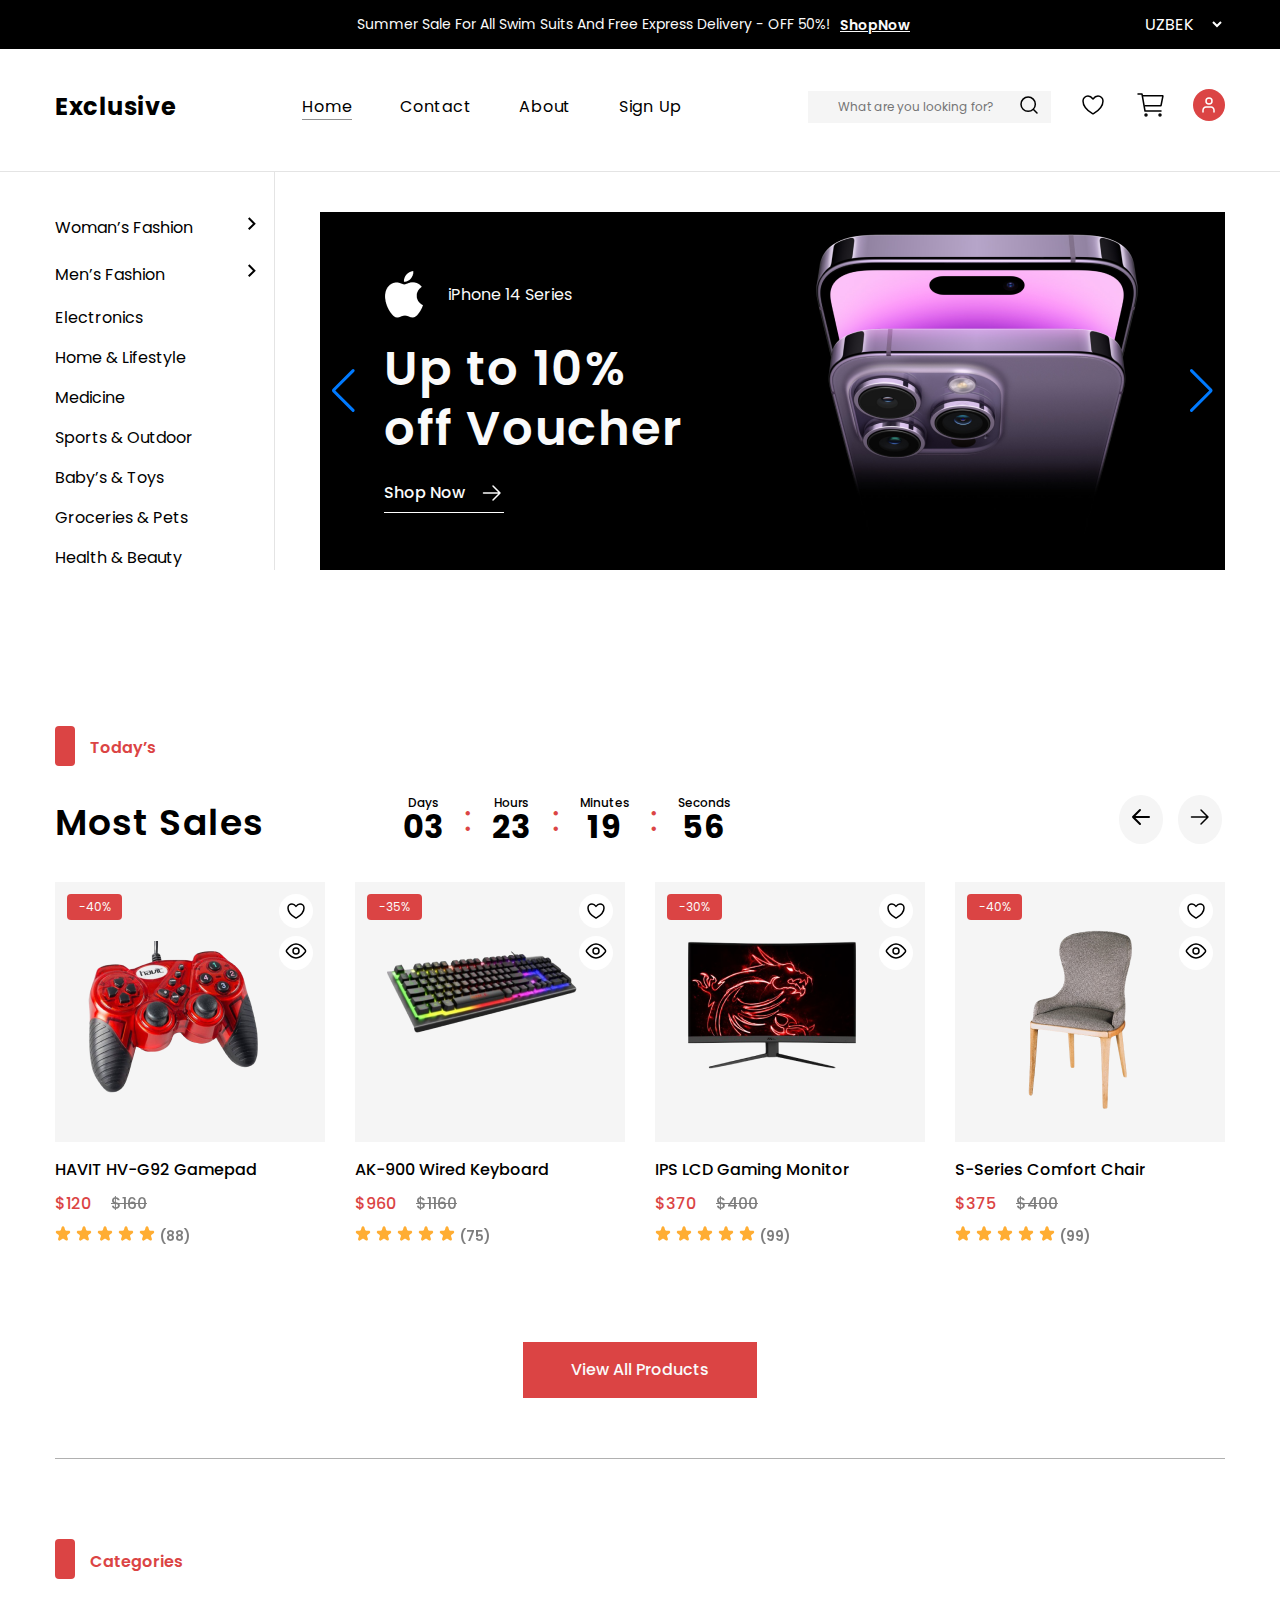
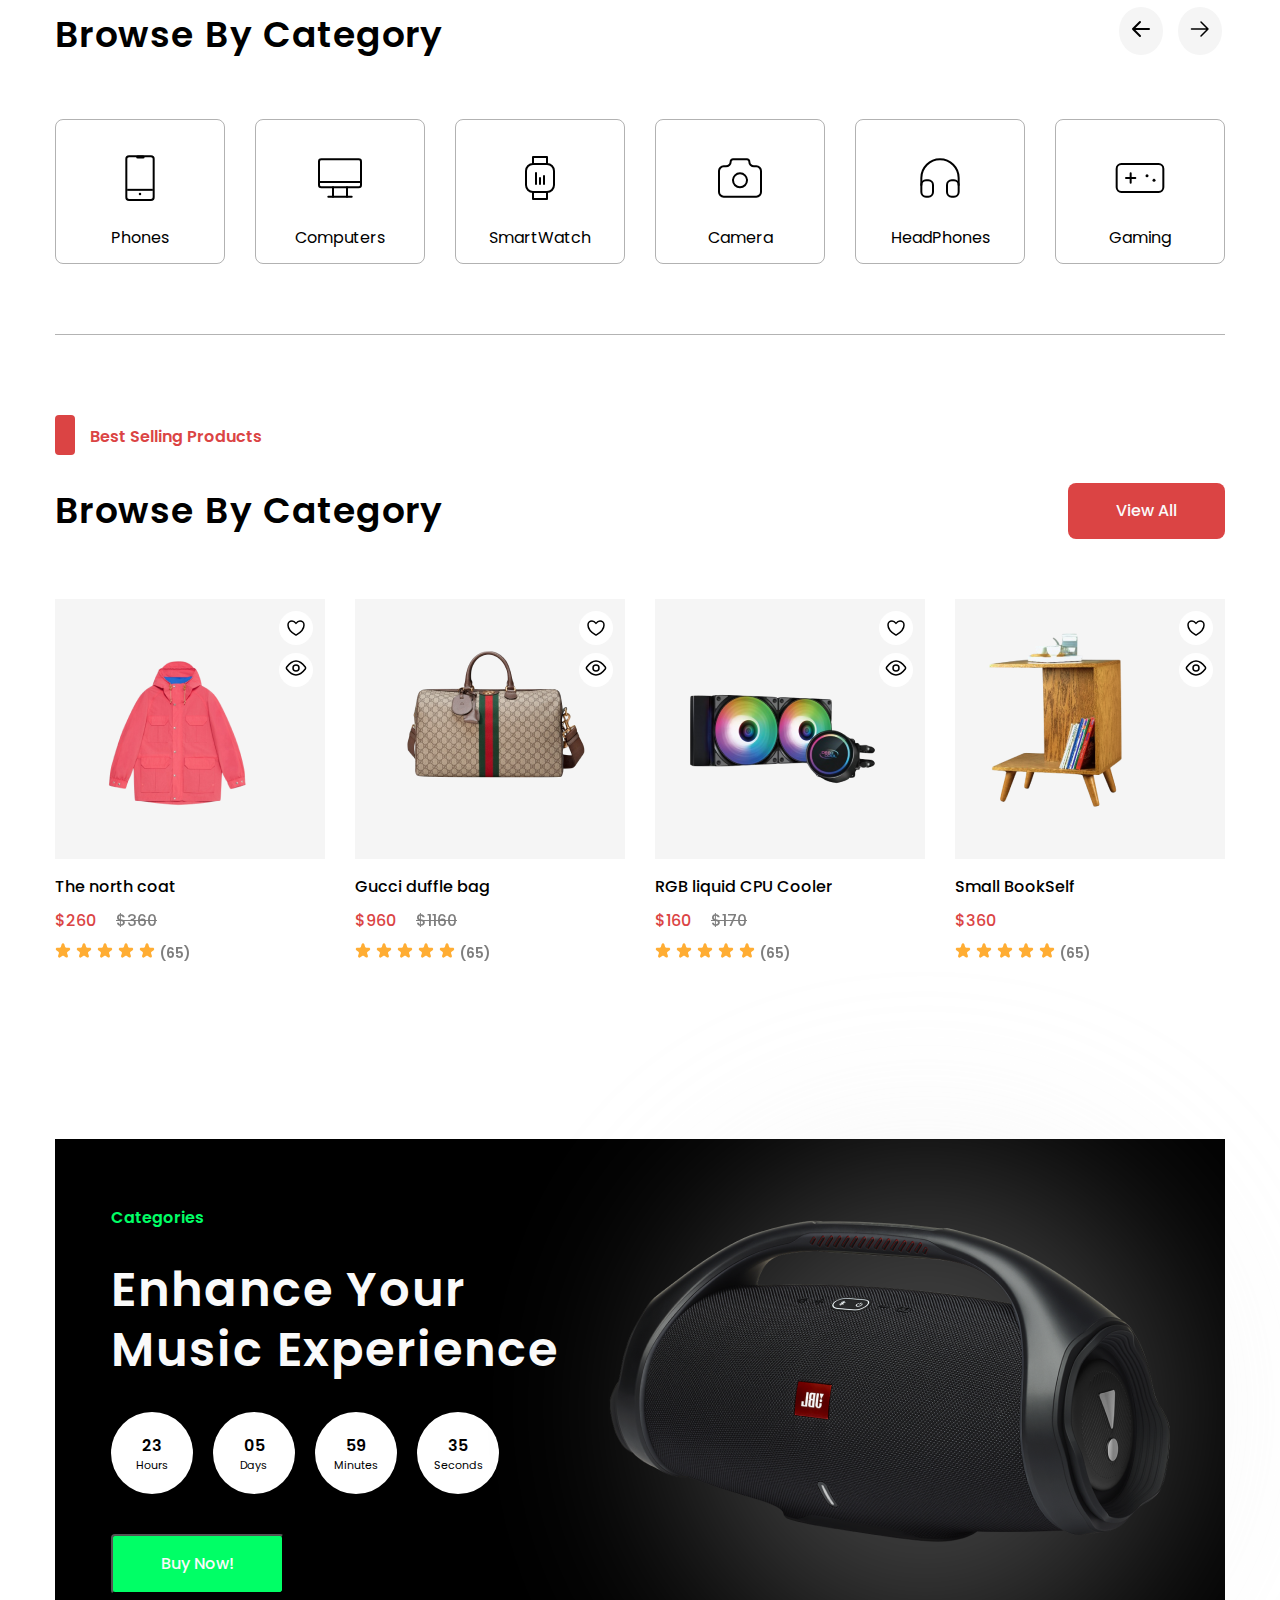
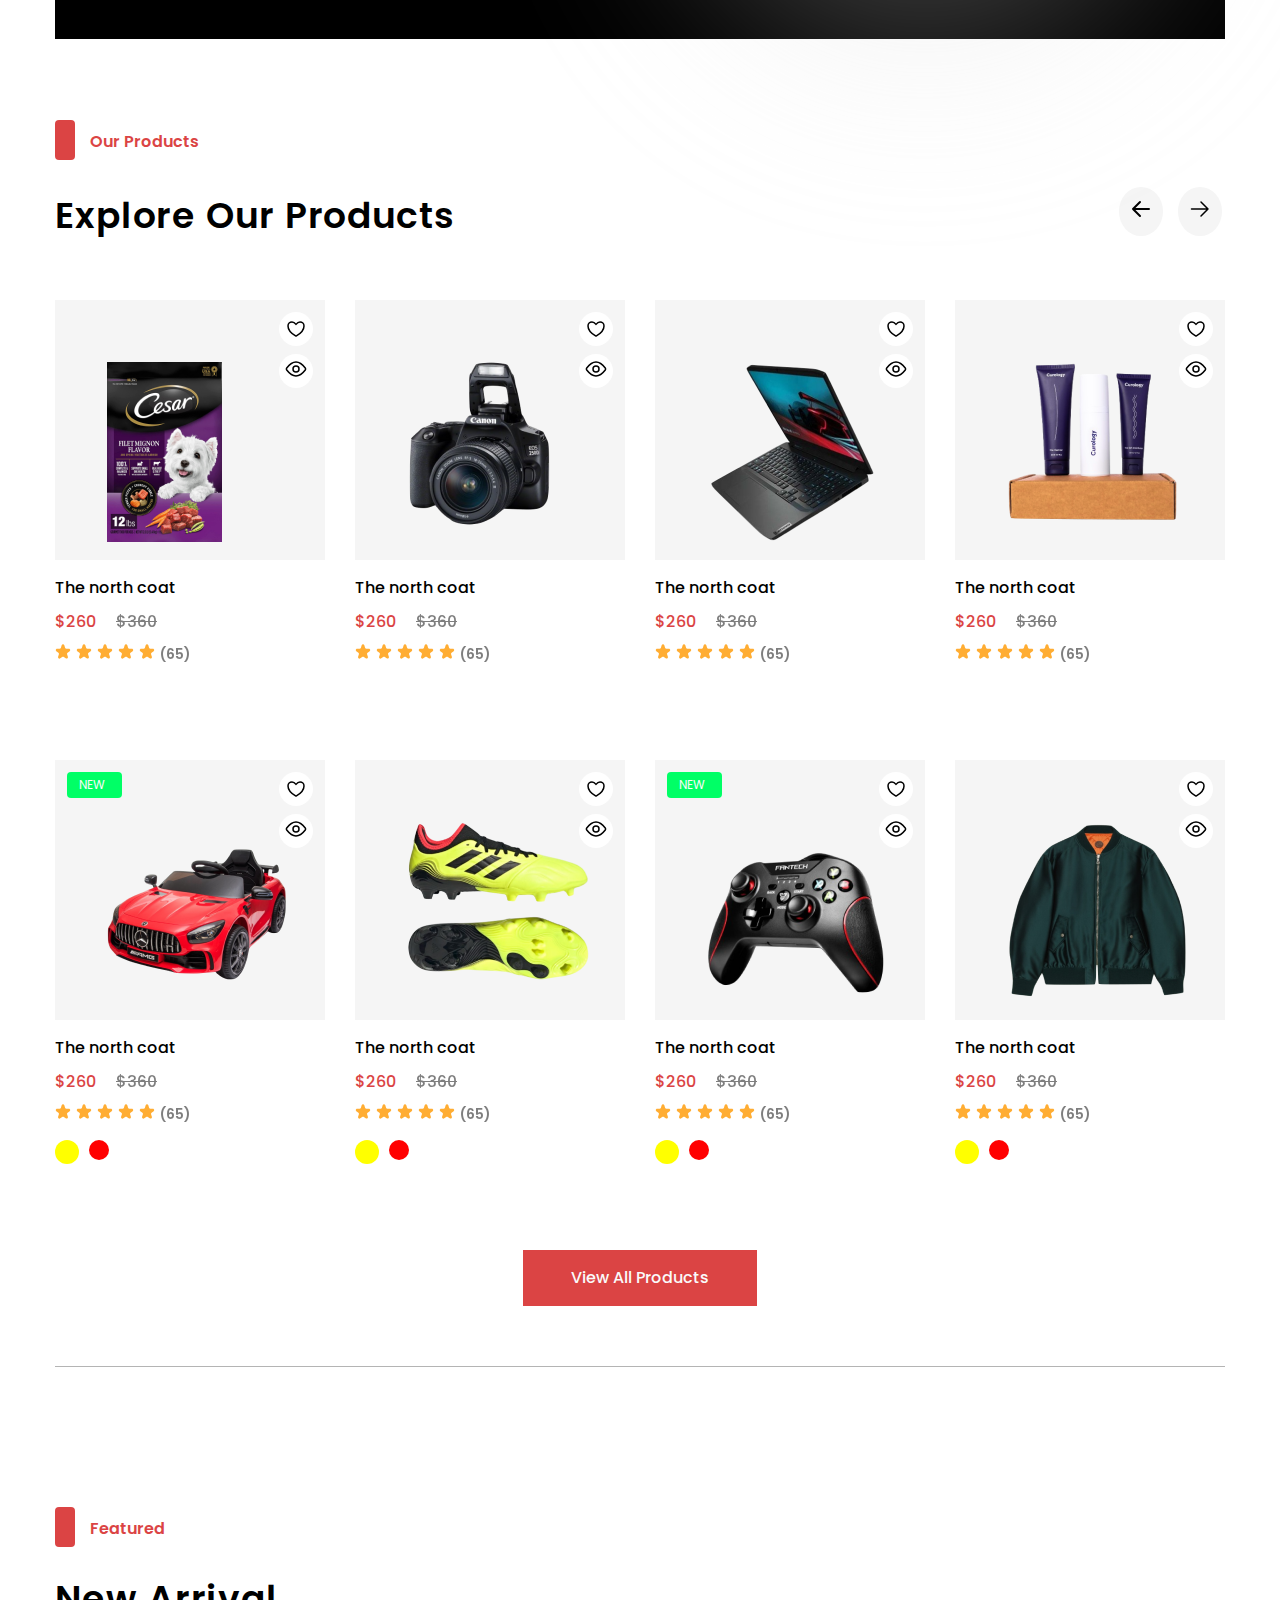
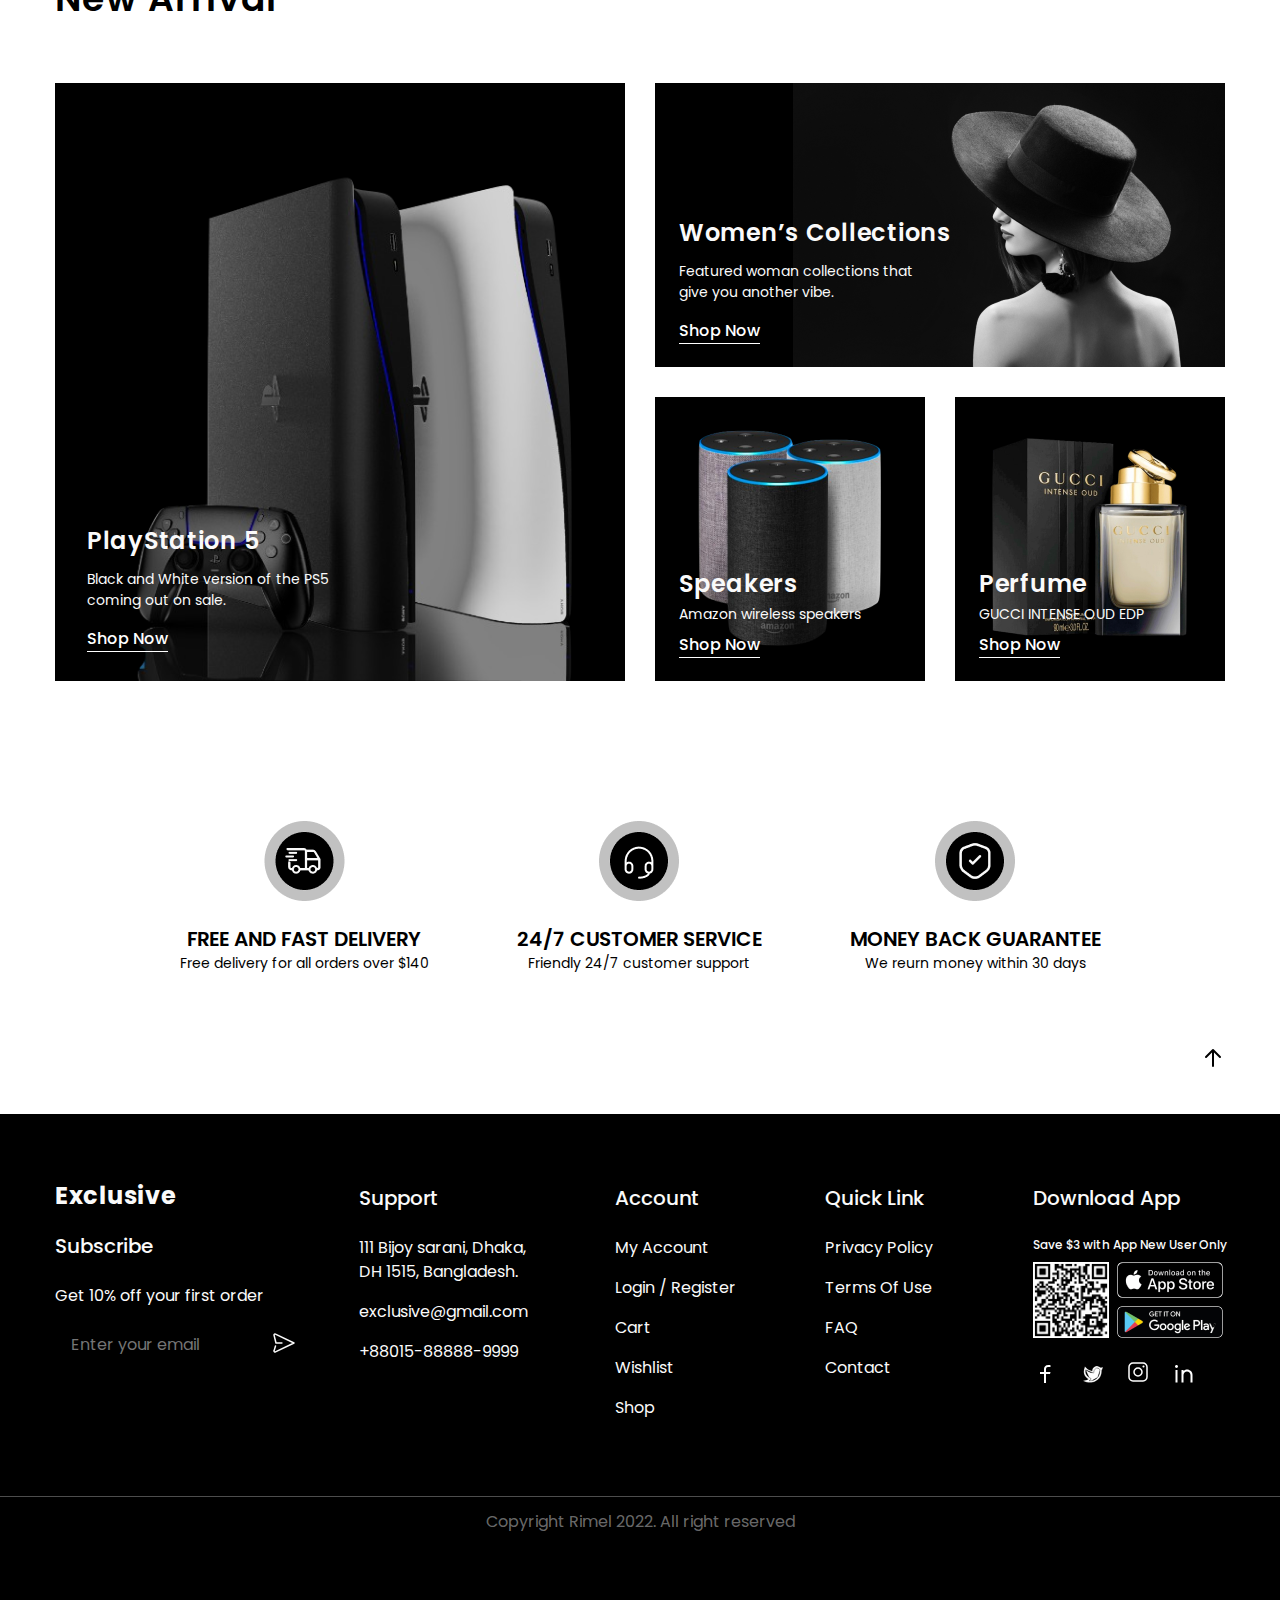
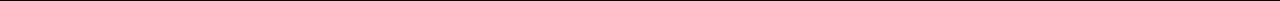
==== index.html @ d5dd81de "Finish first and singup, login page !" ====
<!DOCTYPE html>
<html lang="en">
<head>
    <meta charset="UTF-8">
    <meta name="viewport" content="width=device-width, initial-scale=1.0">
    <title>ECOMMERCE SITE</title>
    <!-- CSS -->
    <link rel="stylesheet" href="./css/style.min.css">
    <!-- Carusel -->
    <link rel="stylesheet" href="https://cdn.jsdelivr.net/npm/swiper@11/swiper-bundle.min.css"/>

</head>
<body>
    <!-- Header start -->
    <header id="header">
        <nav>
           <div class="header-top">
                <div class="container header-top--item">
                    <div>
                        <p>Summer Sale For All Swim Suits And Free Express Delivery - OFF 50%!</p>
                        <a href="./">ShopNow</a>
                    </div>
                    <select name="english">
                        <option value="UZ">UZBEK</option>
                        <option value="RU">RUSSIA</option>
                        <option value="ENG">ENGLISH</option>
                    </select>
                </div>
           </div>

           <div class="header-bottom">
                <div class="container header-bottom--item">
                   <a href="#">Exclusive</a>

                    <ul>    
                        <li class="active"><a href="#">Home</a></li>
                        <li><a href="#">Contact</a></li>
                        <li><a href="#">About</a></li>
                        <li><a href="./pages/sing-up/">Sign Up</a></li>
                    </ul>

                    <div class="header-bottom-user-panel">
                        <div class="header-input">
                            <input type="text" placeholder="What are you looking for?">
                            <a href="#"><span><svg xmlns="http://www.w3.org/2000/svg" width="24" height="24" viewBox="0 0 24 24" fill="none">
                                <path d="M20 20L16.2223 16.2156M18.3158 11.1579C18.3158 13.0563 17.5617 14.8769 16.2193 16.2193C14.8769 17.5617 13.0563 18.3158 11.1579 18.3158C9.2595 18.3158 7.43886 17.5617 6.0965 16.2193C4.75413 14.8769 4 13.0563 4 11.1579C4 9.2595 4.75413 7.43886 6.0965 6.0965C7.43886 4.75413 9.2595 4 11.1579 4C13.0563 4 14.8769 4.75413 16.2193 6.0965C17.5617 7.43886 18.3158 9.2595 18.3158 11.1579V11.1579Z" stroke="black" stroke-width="1.5" stroke-linecap="round"/>
                              </svg></span></a>
                        </div>
                        <a href="#"><span><svg xmlns="http://www.w3.org/2000/svg" width="32" height="32" viewBox="0 0 32 32" fill="none">
                            <path d="M11 7C8.239 7 6 9.216 6 11.95C6 14.157 6.875 19.395 15.488 24.69C15.6423 24.7839 15.8194 24.8335 16 24.8335C16.1806 24.8335 16.3577 24.7839 16.512 24.69C25.125 19.395 26 14.157 26 11.95C26 9.216 23.761 7 21 7C18.239 7 16 10 16 10C16 10 13.761 7 11 7Z" stroke="black" stroke-width="1.5" stroke-linecap="round" stroke-linejoin="round"/>
                          </svg></span></a>
                       <a href="#"><span><svg xmlns="http://www.w3.org/2000/svg" width="32" height="32" viewBox="0 0 32 32" fill="none">
                        <path d="M11 27C11.5523 27 12 26.5523 12 26C12 25.4477 11.5523 25 11 25C10.4477 25 10 25.4477 10 26C10 26.5523 10.4477 27 11 27Z" stroke="black" stroke-width="1.5" stroke-linecap="round" stroke-linejoin="round"/>
                        <path d="M25 27C25.5523 27 26 26.5523 26 26C26 25.4477 25.5523 25 25 25C24.4477 25 24 25.4477 24 26C24 26.5523 24.4477 27 25 27Z" stroke="black" stroke-width="1.5" stroke-linecap="round" stroke-linejoin="round"/>
                        <path d="M3 5H7L10 22H26" stroke="black" stroke-width="1.5" stroke-linecap="round" stroke-linejoin="round"/>
                        <path d="M10 16.6667H25.59C25.7056 16.6667 25.8177 16.6267 25.9072 16.5535C25.9966 16.4802 26.0579 16.3782 26.0806 16.2648L27.8806 7.26479C27.8951 7.19222 27.8934 7.11733 27.8755 7.04552C27.8575 6.97371 27.8239 6.90678 27.7769 6.84956C27.73 6.79234 27.6709 6.74625 27.604 6.71462C27.5371 6.68299 27.464 6.66661 27.39 6.66666H8" stroke="black" stroke-width="1.5" stroke-linecap="round" stroke-linejoin="round"/>
                      </svg></span></a>

                     <div class="logo">
                         <a href="#">
                            <span><svg xmlns="http://www.w3.org/2000/svg" width="32" height="32" viewBox="0 0 32 32" fill="none">
                                <rect width="32" height="32" rx="16" fill="#DB4444"/>
                                <path d="M21 23V21.3333C21 20.4493 20.691 19.6014 20.1408 18.9763C19.5907 18.3512 18.8446 18 18.0667 18H12.9333C12.1554 18 11.4093 18.3512 10.8592 18.9763C10.309 19.6014 10 20.4493 10 21.3333V23" stroke="white" stroke-width="1.5" stroke-linecap="round" stroke-linejoin="round"/>
                                <path d="M16 15C17.6569 15 19 13.6569 19 12C19 10.3431 17.6569 9 16 9C14.3431 9 13 10.3431 13 12C13 13.6569 14.3431 15 16 15Z" stroke="white" stroke-width="1.5" stroke-linecap="round" stroke-linejoin="round"/>
                              </svg></span>
                          </a>

                          <ul class="ul-panel">
                            <li><a href="#">
                                <span><svg xmlns="http://www.w3.org/2000/svg" width="32" height="32" viewBox="0 0 32 32" fill="none">
                                    <path d="M24 27V24.3333C24 22.9188 23.5224 21.5623 22.6722 20.5621C21.8221 19.5619 20.669 19 19.4667 19H11.5333C10.331 19 9.17795 19.5619 8.32778 20.5621C7.47762 21.5623 7 22.9188 7 24.3333V27" stroke="#FAFAFA" stroke-width="1.5" stroke-linecap="round" stroke-linejoin="round"/>
                                    <path d="M16.5 14C18.9853 14 21 11.9853 21 9.5C21 7.01472 18.9853 5 16.5 5C14.0147 5 12 7.01472 12 9.5C12 11.9853 14.0147 14 16.5 14Z" stroke="#FAFAFA" stroke-width="1.5" stroke-linecap="round" stroke-linejoin="round"/>
                                  </svg></span>
                                  <p>Manage My Account</p>
                            </a></li>
                            <li><a href="#">
                                <span><svg xmlns="http://www.w3.org/2000/svg" width="20" height="22" viewBox="0 0 20 22" fill="none">
                                    <path d="M1 5.3V19.5C1 19.7652 1.10536 20.0196 1.29289 20.2071C1.48043 20.3946 1.73478 20.5 2 20.5H18C18.2652 20.5 18.5196 20.3946 18.7071 20.2071C18.8946 20.0196 19 19.7652 19 19.5V5.3H1Z" stroke="#FAFAFA" stroke-width="1.5" stroke-linejoin="round"/>
                                    <path d="M19 5.3L16.1665 1.5H3.8335L1 5.3M13.7775 8.6C13.7775 10.699 12.0865 12.4 10 12.4C7.9135 12.4 6.222 10.699 6.222 8.6" stroke="#FAFAFA" stroke-width="1.5" stroke-linecap="round" stroke-linejoin="round"/>
                                  </svg></span>
                                   <p>My Order</p>
                            </a></li>
                            <li><a href="#">
                                <span><svg xmlns="http://www.w3.org/2000/svg" width="24" height="24" viewBox="0 0 24 24" fill="none">
                                    <g clip-path="url(#clip0_2441_393)">
                                      <path d="M8 16L12 12M16 8L11.9992 12M11.9992 12L8 8M12 12L16 16" stroke="#FAFAFA" stroke-width="1.5" stroke-linecap="round" stroke-linejoin="round"/>
                                      <circle cx="12" cy="12" r="11.25" stroke="white" stroke-width="1.5"/>
                                    </g>
                                    <defs>
                                      <clipPath id="clip0_2441_393">
                                        <rect width="24" height="24" fill="white"/>
                                      </clipPath>
                                    </defs>
                                  </svg></span>
                                  <p>My Cancellations</p>
                            </a></li>
                            <li><a href="#">
                                <span><svg xmlns="http://www.w3.org/2000/svg" width="24" height="24" viewBox="0 0 24 24" fill="none">
                                    <path d="M19.8284 9.93621C20.4517 9.93621 20.7176 10.7286 20.2205 11.1046L16.8905 13.6234C16.1688 14.1693 15.8661 15.1087 16.1334 15.9732L17.3864 20.0261C17.5735 20.6312 16.8729 21.1193 16.3701 20.7341L13.3075 18.3879C12.536 17.7969 11.464 17.7969 10.6925 18.3879L7.61357 20.7466C7.11152 21.1312 6.41161 20.645 6.59677 20.0403L7.83243 16.0046C8.09532 15.146 7.79694 14.2145 7.08413 13.6684L3.73432 11.1022C3.24111 10.7244 3.50831 9.93621 4.12961 9.93621H8.12744C9.07024 9.93621 9.90305 9.32198 10.1815 8.42125L11.379 4.5479C11.5678 3.93721 12.4322 3.93722 12.621 4.5479L13.8185 8.42124C14.0969 9.32198 14.9298 9.93621 15.8726 9.93621H19.8284Z" stroke="#FAFAFA" stroke-width="1.5"/>
                                  </svg></span>
                                  <p>My Reviews</p>
                            </a></li>
                            <li><a href="#">
                                <span><svg xmlns="http://www.w3.org/2000/svg" width="24" height="24" viewBox="0 0 24 24" fill="none">
                                    <path d="M4 12H13.5M6 15L3 12L6 9M11 7V6C11 5.46957 11.2107 4.96086 11.5858 4.58579C11.9609 4.21071 12.4696 4 13 4H18C18.5304 4 19.0391 4.21071 19.4142 4.58579C19.7893 4.96086 20 5.46957 20 6V18C20 18.5304 19.7893 19.0391 19.4142 19.4142C19.0391 19.7893 18.5304 20 18 20H13C12.4696 20 11.9609 19.7893 11.5858 19.4142C11.2107 19.0391 11 18.5304 11 18V17" stroke="#FAFAFA" stroke-width="1.5" stroke-linecap="round" stroke-linejoin="round"/>
                                  </svg></span>
                                  <p>Logout</p>
                            </a></li>
                          </ul>
                     </div>
                    </div>


                </div>
           </div>
        </nav>
    </header>
    <!-- Header end -->

    <!-- Main start -->
    <main>
        <!-- Intro section start -->
        <section>
             <div class="container intro-section">
                    <div class="aside-wrapper">
                        <ul>
                            <li><a href="#">
                                <p>Woman’s Fashion <span><svg xmlns="http://www.w3.org/2000/svg" width="24" height="24" viewBox="0 0 24 24" fill="none">
                                    <path d="M12.95 11.636L8 6.68597L9.414 5.27197L15.778 11.636L9.414 18L8 16.586L12.95 11.636Z" fill="black"/>
                                  </svg></span></p>
                            </a></li>
                            <li><a href="#">
                                <p>Men’s Fashion <span><svg xmlns="http://www.w3.org/2000/svg" width="24" height="24" viewBox="0 0 24 24" fill="none">
                                    <path d="M12.95 11.636L8 6.68597L9.414 5.27197L15.778 11.636L9.414 18L8 16.586L12.95 11.636Z" fill="black"/>
                                  </svg></span></p>
                            </a></li>
                            <li><a href="#">
                                <p>Electronics</p>
                            </a></li>
                            <li><a href="#">
                                <p>Home & Lifestyle</p>
                            </a></li>
                            <li><a href="#">
                                <p>Medicine</p>
                            </a></li>
                            <li><a href="#">
                                <p>Sports & Outdoor</p>
                            </a></li>
                            <li><a href="#">
                                <p>Baby’s & Toys</p>
                            </a></li>
                            <li><a href="#">
                                <p>Groceries & Pets</p>
                            </a></li>
                            <li><a href="#">
                                <p>Health & Beauty</p>
                            </a></li>
                        </ul>
                    </div>
                    <div class="swiper mySwiper">
                        <div class="swiper-wrapper">
                            <div class="swiper-slide">
                                <div class="swiper-slide-box1">
                                    <div>
                                        <img src="./assets/images/apple-logo.png" alt="apple-logo">
                                        <p>iPhone 14 Series</p>
                                    </div>
                                    <h2>Up to 10% off Voucher</h2>
                                    <button><span>Shop Now</span>  <span><svg xmlns="http://www.w3.org/2000/svg" width="24" height="24" viewBox="0 0 24 24" fill="none">
                                        <path d="M3.5 12H20M20 12L13 5M20 12L13 19" stroke="#FAFAFA" stroke-width="1.5" stroke-linecap="round" stroke-linejoin="round"/>
                                      </svg></span></button>
                                </div>
                                <div class="swiper-slide-box2">
                                    <img src="./assets/images/iphone_intro.png" alt="iphone">
                                </div>
                            </div>
                            <div class="swiper-slide">
                                <div class="swiper-slide-box1">
                                    <div>
                                        <img src="./assets/images/apple-logo.png" alt="apple-logo">
                                        <p>iPhone 14 Series</p>
                                    </div>
                                    <h2>Up to 10% off Voucher</h2>
                                    <button><span>Shop Now</span>  <span><svg xmlns="http://www.w3.org/2000/svg" width="24" height="24" viewBox="0 0 24 24" fill="none">
                                        <path d="M3.5 12H20M20 12L13 5M20 12L13 19" stroke="#FAFAFA" stroke-width="1.5" stroke-linecap="round" stroke-linejoin="round"/>
                                      </svg></span></button>
                                </div>
                                <div class="swiper-slide-box2">
                                    <img src="./assets/images/iphone_intro.png" alt="iphone">
                                </div>
                            </div>
                            <div class="swiper-slide">
                                <div class="swiper-slide-box1">
                                    <div>
                                        <img src="./assets/images/apple-logo.png" alt="apple-logo">
                                        <p>iPhone 14 Series</p>
                                    </div>
                                    <h2>Up to 10% off Voucher</h2>
                                    <button><span>Shop Now</span>  <span><svg xmlns="http://www.w3.org/2000/svg" width="24" height="24" viewBox="0 0 24 24" fill="none">
                                        <path d="M3.5 12H20M20 12L13 5M20 12L13 19" stroke="#FAFAFA" stroke-width="1.5" stroke-linecap="round" stroke-linejoin="round"/>
                                      </svg></span></button>
                                </div>
                                <div class="swiper-slide-box2">
                                    <img src="./assets/images/iphone_intro.png" alt="iphone">
                                </div>
                            </div>
                        </div>
                        <div class="swiper-button-next"></div>
                        <div class="swiper-button-prev"></div>
                    </div>
             </div>
        </section>
        <!-- Intro section end -->

        <!-- Most sales section start -->
        <section>
            <div class="container" id="most-sale">
                <div class="most-sale--box1">
                    <span><svg xmlns="http://www.w3.org/2000/svg" width="20" height="40" viewBox="0 0 20 40" fill="none">
                        <rect width="20" height="40" rx="4" fill="#DB4444"/>
                      </svg></span>
                      <p>Today’s</p>
                </div>
                <div class="most-sale--box2">
                    <h3>Most Sales</h3>
                    
                    <div class="sale-box2--1">
                        <div>
                            <p>Days</p>
                            <h2>03</h2>
                        </div>
                        <p>:</p>
                        <div>
                            <p>Hours</p>
                            <h2>23</h2>
                        </div>
                        <p>:</p>
                        <div>
                            <p>Minutes</p>
                            <h2>19</h2>
                        </div>
                        <p>:</p>
                        <div>
                            <p>Seconds</p>
                            <h2>56</h2>
                        </div>
                    </div>

                    <div class="sale-box2--2">
                        <button>
                            <span><svg xmlns="http://www.w3.org/2000/svg" width="24" height="24" viewBox="0 0 24 24" fill="none">
                                <path d="M11 5L4 12L11 19M4 12H20" stroke="black" stroke-width="2" stroke-linecap="round" stroke-linejoin="round"/>
                              </svg></span>
                        </button>
                        <button>
                            <span><svg xmlns="http://www.w3.org/2000/svg" width="24" height="24" viewBox="0 0 24 24" fill="none">
                                <path d="M3.5 12H20M20 12L13 5M20 12L13 19" stroke="black" stroke-width="1.5" stroke-linecap="round" stroke-linejoin="round"/>
                              </svg></span>
                        </button>
                    </div>
                </div>


                <div class="most-sale-wrapper">
                    <div class="grid-item">
                        <div>
                            <p>-40%</p>
                            <img src="./assets/images/mostsale-1.png" alt="img">
                            <button>Add To Cart</button>
                        </div>
                        <p>HAVIT HV-G92 Gamepad</p>
                        <p><span>$120</span> <span>$160</span></p>
                        <ul>
                            <li><img src="./assets/images/stars.svg" alt=""></li>
                            <li><img src="./assets/images/stars.svg" alt=""></li>
                            <li><img src="./assets/images/stars.svg" alt=""></li>
                            <li><img src="./assets/images/stars.svg" alt=""></li>
                            <li><img src="./assets/images/stars.svg" alt=""></li>
                            <li><p>(88)</p></li>
                        </ul>

                        <span class="img1">
                            <svg xmlns="http://www.w3.org/2000/svg" width="24" height="24" viewBox="0 0 24 24" fill="white">
                            <path d="M8 5C5.7912 5 4 6.73964 4 8.88594C4 10.6185 4.7 14.7305 11.5904 18.8873C11.7138 18.961 11.8555 19 12 19C12.1445 19 12.2862 18.961 12.4096 18.8873C19.3 14.7305 20 10.6185 20 8.88594C20 6.73964 18.2088 5 16 5C13.7912 5 12 7.35511 12 7.35511C12 7.35511 10.2088 5 8 5Z" stroke="black" stroke-width="1.5" stroke-linecap="round" stroke-linejoin="round"/>
                          </svg>
                        </span>
                        <span class="img2">
                            <svg xmlns="http://www.w3.org/2000/svg" width="22" height="16" viewBox="0 0 22 16" fill="none">
                                <path d="M20.257 6.962C20.731 7.582 20.731 8.419 20.257 9.038C18.764 10.987 15.182 15 11 15C6.81801 15 3.23601 10.987 1.74301 9.038C1.51239 8.74113 1.38721 8.37592 1.38721 8C1.38721 7.62408 1.51239 7.25887 1.74301 6.962C3.23601 5.013 6.81801 1 11 1C15.182 1 18.764 5.013 20.257 6.962V6.962Z" stroke="black" stroke-width="1.5" stroke-linecap="round" stroke-linejoin="round"/>
                                <path d="M11 11C12.6569 11 14 9.65685 14 8C14 6.34315 12.6569 5 11 5C9.34315 5 8 6.34315 8 8C8 9.65685 9.34315 11 11 11Z" stroke="black" stroke-width="1.5" stroke-linecap="round" stroke-linejoin="round"/>
                              </svg>
                        </span>
                    </div>
                    <div class="grid-item">
                        <div>
                            <p>-35%</p>
                            <img src="./assets/images/mostsale-2.png" alt="img">
                            <button>Add To Cart</button>
                        </div>
                        <p>AK-900 Wired Keyboard</p>
                        <p><span>$960</span> <span>$1160</span></p>
                        <ul>
                            <li><img src="./assets/images/stars.svg" alt=""></li>
                            <li><img src="./assets/images/stars.svg" alt=""></li>
                            <li><img src="./assets/images/stars.svg" alt=""></li>
                            <li><img src="./assets/images/stars.svg" alt=""></li>
                            <li><img src="./assets/images/stars.svg" alt=""></li>
                            <li><p>(75)</p></li>
                        </ul>

                        <span class="img1">
                            <svg xmlns="http://www.w3.org/2000/svg" width="24" height="24" viewBox="0 0 24 24" fill="white">
                            <path d="M8 5C5.7912 5 4 6.73964 4 8.88594C4 10.6185 4.7 14.7305 11.5904 18.8873C11.7138 18.961 11.8555 19 12 19C12.1445 19 12.2862 18.961 12.4096 18.8873C19.3 14.7305 20 10.6185 20 8.88594C20 6.73964 18.2088 5 16 5C13.7912 5 12 7.35511 12 7.35511C12 7.35511 10.2088 5 8 5Z" stroke="black" stroke-width="1.5" stroke-linecap="round" stroke-linejoin="round"/>
                          </svg>
                        </span>
                        <span class="img2">
                            <svg xmlns="http://www.w3.org/2000/svg" width="22" height="16" viewBox="0 0 22 16" fill="none">
                                <path d="M20.257 6.962C20.731 7.582 20.731 8.419 20.257 9.038C18.764 10.987 15.182 15 11 15C6.81801 15 3.23601 10.987 1.74301 9.038C1.51239 8.74113 1.38721 8.37592 1.38721 8C1.38721 7.62408 1.51239 7.25887 1.74301 6.962C3.23601 5.013 6.81801 1 11 1C15.182 1 18.764 5.013 20.257 6.962V6.962Z" stroke="black" stroke-width="1.5" stroke-linecap="round" stroke-linejoin="round"/>
                                <path d="M11 11C12.6569 11 14 9.65685 14 8C14 6.34315 12.6569 5 11 5C9.34315 5 8 6.34315 8 8C8 9.65685 9.34315 11 11 11Z" stroke="black" stroke-width="1.5" stroke-linecap="round" stroke-linejoin="round"/>
                              </svg>
                        </span>
                    </div>
                    <div class="grid-item">
                        <div>
                            <p>-30%</p>
                            <img src="./assets/images/mostsale-3.png" alt="img">
                            <button>Add To Cart</button>
                        </div>
                        <p>IPS LCD Gaming Monitor</p>
                        <p><span>$370</span> <span>$400</span></p>
                        <ul>
                            <li><img src="./assets/images/stars.svg" alt=""></li>
                            <li><img src="./assets/images/stars.svg" alt=""></li>
                            <li><img src="./assets/images/stars.svg" alt=""></li>
                            <li><img src="./assets/images/stars.svg" alt=""></li>
                            <li><img src="./assets/images/stars.svg" alt=""></li>
                            <li><p>(99)</p></li>
                        </ul>

                        <span class="img1">
                            <svg xmlns="http://www.w3.org/2000/svg" width="24" height="24" viewBox="0 0 24 24" fill="white">
                            <path d="M8 5C5.7912 5 4 6.73964 4 8.88594C4 10.6185 4.7 14.7305 11.5904 18.8873C11.7138 18.961 11.8555 19 12 19C12.1445 19 12.2862 18.961 12.4096 18.8873C19.3 14.7305 20 10.6185 20 8.88594C20 6.73964 18.2088 5 16 5C13.7912 5 12 7.35511 12 7.35511C12 7.35511 10.2088 5 8 5Z" stroke="black" stroke-width="1.5" stroke-linecap="round" stroke-linejoin="round"/>
                          </svg>
                        </span>
                        <span class="img2">
                            <svg xmlns="http://www.w3.org/2000/svg" width="22" height="16" viewBox="0 0 22 16" fill="none">
                                <path d="M20.257 6.962C20.731 7.582 20.731 8.419 20.257 9.038C18.764 10.987 15.182 15 11 15C6.81801 15 3.23601 10.987 1.74301 9.038C1.51239 8.74113 1.38721 8.37592 1.38721 8C1.38721 7.62408 1.51239 7.25887 1.74301 6.962C3.23601 5.013 6.81801 1 11 1C15.182 1 18.764 5.013 20.257 6.962V6.962Z" stroke="black" stroke-width="1.5" stroke-linecap="round" stroke-linejoin="round"/>
                                <path d="M11 11C12.6569 11 14 9.65685 14 8C14 6.34315 12.6569 5 11 5C9.34315 5 8 6.34315 8 8C8 9.65685 9.34315 11 11 11Z" stroke="black" stroke-width="1.5" stroke-linecap="round" stroke-linejoin="round"/>
                              </svg>
                        </span>
                    </div>
                    <div class="grid-item">
                        <div>
                            <p>-40%</p>
                            <img src="./assets/images/mostsale-4.png" alt="img" style="margin-left: 60px; margin-top: 10px;">
                            <button>Add To Cart</button>
                        </div>
                        <p>S-Series Comfort Chair </p>
                        <p><span>$375</span> <span>$400</span></p>
                        <ul>
                            <li><img src="./assets/images/stars.svg" alt=""></li>
                            <li><img src="./assets/images/stars.svg" alt=""></li>
                            <li><img src="./assets/images/stars.svg" alt=""></li>
                            <li><img src="./assets/images/stars.svg" alt=""></li>
                            <li><img src="./assets/images/stars.svg" alt=""></li>
                            <li><p>(99)</p></li>
                        </ul>

                        <span class="img1">
                            <svg xmlns="http://www.w3.org/2000/svg" width="24" height="24" viewBox="0 0 24 24" fill="white">
                            <path d="M8 5C5.7912 5 4 6.73964 4 8.88594C4 10.6185 4.7 14.7305 11.5904 18.8873C11.7138 18.961 11.8555 19 12 19C12.1445 19 12.2862 18.961 12.4096 18.8873C19.3 14.7305 20 10.6185 20 8.88594C20 6.73964 18.2088 5 16 5C13.7912 5 12 7.35511 12 7.35511C12 7.35511 10.2088 5 8 5Z" stroke="black" stroke-width="1.5" stroke-linecap="round" stroke-linejoin="round"/>
                          </svg>
                        </span>
                        <span class="img2">
                            <svg xmlns="http://www.w3.org/2000/svg" width="22" height="16" viewBox="0 0 22 16" fill="none">
                                <path d="M20.257 6.962C20.731 7.582 20.731 8.419 20.257 9.038C18.764 10.987 15.182 15 11 15C6.81801 15 3.23601 10.987 1.74301 9.038C1.51239 8.74113 1.38721 8.37592 1.38721 8C1.38721 7.62408 1.51239 7.25887 1.74301 6.962C3.23601 5.013 6.81801 1 11 1C15.182 1 18.764 5.013 20.257 6.962V6.962Z" stroke="black" stroke-width="1.5" stroke-linecap="round" stroke-linejoin="round"/>
                                <path d="M11 11C12.6569 11 14 9.65685 14 8C14 6.34315 12.6569 5 11 5C9.34315 5 8 6.34315 8 8C8 9.65685 9.34315 11 11 11Z" stroke="black" stroke-width="1.5" stroke-linecap="round" stroke-linejoin="round"/>
                              </svg>
                        </span>
                    </div>
                    <div class="grid-item">
                        <div>
                            <p>-40%</p>
                            <img src="./assets/images/mostsale-4.png" alt="img" style="margin-left: 60px; margin-top: 10px;">
                            <button>Add To Cart</button>
                        </div>
                        <p>S-Series Comfort Chair </p>
                        <p><span>$375</span> <span>$400</span></p>
                        <ul>
                            <li><img src="./assets/images/stars.svg" alt=""></li>
                            <li><img src="./assets/images/stars.svg" alt=""></li>
                            <li><img src="./assets/images/stars.svg" alt=""></li>
                            <li><img src="./assets/images/stars.svg" alt=""></li>
                            <li><img src="./assets/images/stars.svg" alt=""></li>
                            <li><p>(99)</p></li>
                        </ul>

                        <span class="img1">
                            <svg xmlns="http://www.w3.org/2000/svg" width="24" height="24" viewBox="0 0 24 24" fill="white">
                            <path d="M8 5C5.7912 5 4 6.73964 4 8.88594C4 10.6185 4.7 14.7305 11.5904 18.8873C11.7138 18.961 11.8555 19 12 19C12.1445 19 12.2862 18.961 12.4096 18.8873C19.3 14.7305 20 10.6185 20 8.88594C20 6.73964 18.2088 5 16 5C13.7912 5 12 7.35511 12 7.35511C12 7.35511 10.2088 5 8 5Z" stroke="black" stroke-width="1.5" stroke-linecap="round" stroke-linejoin="round"/>
                          </svg>
                        </span>
                        <span class="img2">
                            <svg xmlns="http://www.w3.org/2000/svg" width="22" height="16" viewBox="0 0 22 16" fill="none">
                                <path d="M20.257 6.962C20.731 7.582 20.731 8.419 20.257 9.038C18.764 10.987 15.182 15 11 15C6.81801 15 3.23601 10.987 1.74301 9.038C1.51239 8.74113 1.38721 8.37592 1.38721 8C1.38721 7.62408 1.51239 7.25887 1.74301 6.962C3.23601 5.013 6.81801 1 11 1C15.182 1 18.764 5.013 20.257 6.962V6.962Z" stroke="black" stroke-width="1.5" stroke-linecap="round" stroke-linejoin="round"/>
                                <path d="M11 11C12.6569 11 14 9.65685 14 8C14 6.34315 12.6569 5 11 5C9.34315 5 8 6.34315 8 8C8 9.65685 9.34315 11 11 11Z" stroke="black" stroke-width="1.5" stroke-linecap="round" stroke-linejoin="round"/>
                              </svg>
                        </span>
                    </div>
                   
                </div>
                <button class="section1-button">View All Products</button>
            </div>
        </section>
        <!-- Most sales section end -->

        <!-- Category section start -->
        <section>
            <div class="container">
                <div class="category--box1">
                    <span><svg xmlns="http://www.w3.org/2000/svg" width="20" height="40" viewBox="0 0 20 40" fill="none">
                        <rect width="20" height="40" rx="4" fill="#DB4444"/>
                      </svg></span>
                      <p>Categories</p>
                </div>

                <div class="category--box2">
                    <h3>Browse By Category</h3>
                    
                    <div class="sale-box2--2">
                        <button>
                            <span><svg xmlns="http://www.w3.org/2000/svg" width="24" height="24" viewBox="0 0 24 24" fill="none">
                                <path d="M11 5L4 12L11 19M4 12H20" stroke="black" stroke-width="2" stroke-linecap="round" stroke-linejoin="round"/>
                              </svg></span>
                        </button>
                        <button>
                            <span><svg xmlns="http://www.w3.org/2000/svg" width="24" height="24" viewBox="0 0 24 24" fill="none">
                                <path d="M3.5 12H20M20 12L13 5M20 12L13 19" stroke="black" stroke-width="1.5" stroke-linecap="round" stroke-linejoin="round"/>
                              </svg></span>
                        </button>
                    </div>
                </div>

                <div class="categories">
                    <div class="categories--item">
                        <span>
                            <svg xmlns="http://www.w3.org/2000/svg" width="56" height="56" viewBox="0 0 56 56" fill="none">
                                <g clip-path="url(#clip0_2491_938)">
                                  <path d="M38.9375 6.125H17.0625C15.5523 6.125 14.3281 7.34922 14.3281 8.85938V47.1406C14.3281 48.6508 15.5523 49.875 17.0625 49.875H38.9375C40.4477 49.875 41.6719 48.6508 41.6719 47.1406V8.85938C41.6719 7.34922 40.4477 6.125 38.9375 6.125Z" stroke="black" stroke-width="2" stroke-linecap="round" stroke-linejoin="round"/>
                                  <path d="M25.6667 7H31.1354" stroke="black" stroke-width="3" stroke-linecap="round" stroke-linejoin="round"/>
                                  <path d="M28 44.0052V44.0305" stroke="black" stroke-width="2.5" stroke-linecap="round" stroke-linejoin="round"/>
                                  <line x1="15.1667" y1="39.8334" x2="40.8333" y2="39.8334" stroke="black" stroke-width="2"/>
                                </g>
                                <defs>
                                  <clipPath id="clip0_2491_938">
                                    <rect width="56" height="56" fill="white"/>
                                  </clipPath>
                                </defs>
                              </svg>
                        </span>
                        <p>Phones</p>
                    </div>
                    <div class="categories--item">
                        <span>
                            <svg xmlns="http://www.w3.org/2000/svg" width="56" height="56" viewBox="0 0 56 56" fill="none">
                            <g clip-path="url(#clip0_2491_459)">
                              <path d="M46.6667 9.33337H9.33333C8.04467 9.33337 7 10.378 7 11.6667V35C7 36.2887 8.04467 37.3334 9.33333 37.3334H46.6667C47.9553 37.3334 49 36.2887 49 35V11.6667C49 10.378 47.9553 9.33337 46.6667 9.33337Z" stroke="black" stroke-width="2" stroke-linecap="round" stroke-linejoin="round"/>
                              <path d="M16.3333 46.6666H39.6667" stroke="black" stroke-width="2" stroke-linecap="round" stroke-linejoin="round"/>
                              <path d="M21 37.3334V46.6667" stroke="black" stroke-width="2" stroke-linecap="round" stroke-linejoin="round"/>
                              <path d="M35 37.3334V46.6667" stroke="black" stroke-width="2" stroke-linecap="round" stroke-linejoin="round"/>
                              <path d="M8 32H48" stroke="black" stroke-width="2" stroke-linecap="round"/>
                            </g>
                            <defs>
                              <clipPath id="clip0_2491_459">
                                <rect width="56" height="56" fill="white"/>
                              </clipPath>
                            </defs>
                          </svg>
                        </span>
                        <p>Computers</p>
                    </div>
                    <div class="categories--item">
                        <span>
                            <svg width="56" height="56" viewBox="0 0 56 56" fill="none" xmlns="http://www.w3.org/2000/svg">
                                <g clip-path="url(#clip0_2491_478)">
                                <path d="M35 14H21C17.134 14 14 17.134 14 21V35C14 38.866 17.134 42 21 42H35C38.866 42 42 38.866 42 35V21C42 17.134 38.866 14 35 14Z" stroke="black" stroke-width="2" stroke-linecap="round" stroke-linejoin="round"/>
                                <path d="M21 42V49H35V42" stroke="black" stroke-width="2" stroke-linecap="round" stroke-linejoin="round"/>
                                <path d="M21 14V7H35V14" stroke="black" stroke-width="2" stroke-linecap="round" stroke-linejoin="round"/>
                                <line x1="24" y1="23" x2="24" y2="34" stroke="black" stroke-width="2" stroke-linecap="round"/>
                                <line x1="28" y1="28" x2="28" y2="34" stroke="black" stroke-width="2" stroke-linecap="round"/>
                                <line x1="32" y1="26" x2="32" y2="34" stroke="black" stroke-width="2" stroke-linecap="round"/>
                                </g>
                                <defs>
                                <clipPath id="clip0_2491_478">
                                <rect width="56" height="56" fill="white"/>
                                </clipPath>
                                </defs>
                                </svg>
                        </span>
                        <p>SmartWatch</p>
                    </div>
                    <div class="categories--item">
                        <span>
                            <svg xmlns="http://www.w3.org/2000/svg" width="56" height="56" viewBox="0 0 56 56" fill="none">
                                <g clip-path="url(#clip0_2491_6)">
                                  <path d="M11.6667 16.3334H14C15.2377 16.3334 16.4247 15.8417 17.2998 14.9665C18.175 14.0914 18.6667 12.9044 18.6667 11.6667C18.6667 11.0479 18.9125 10.4544 19.3501 10.0168C19.7877 9.57921 20.3812 9.33337 21 9.33337H35C35.6188 9.33337 36.2123 9.57921 36.6499 10.0168C37.0875 10.4544 37.3333 11.0479 37.3333 11.6667C37.3333 12.9044 37.825 14.0914 38.7002 14.9665C39.5753 15.8417 40.7623 16.3334 42 16.3334H44.3333C45.571 16.3334 46.758 16.825 47.6332 17.7002C48.5083 18.5754 49 19.7624 49 21V42C49 43.2377 48.5083 44.4247 47.6332 45.2999C46.758 46.175 45.571 46.6667 44.3333 46.6667H11.6667C10.429 46.6667 9.242 46.175 8.36683 45.2999C7.49167 44.4247 7 43.2377 7 42V21C7 19.7624 7.49167 18.5754 8.36683 17.7002C9.242 16.825 10.429 16.3334 11.6667 16.3334" stroke="black" stroke-width="2" stroke-linecap="round" stroke-linejoin="round"/>
                                  <path d="M28 37.3334C31.866 37.3334 35 34.1994 35 30.3334C35 26.4674 31.866 23.3334 28 23.3334C24.134 23.3334 21 26.4674 21 30.3334C21 34.1994 24.134 37.3334 28 37.3334Z" stroke="black" stroke-width="2" stroke-linecap="round" stroke-linejoin="round"/>
                                </g>
                                <defs>
                                  <clipPath id="clip0_2491_6">
                                    <rect width="56" height="56" fill="white"/>
                                  </clipPath>
                                </defs>
                              </svg>
                        </span>
                        <p>Camera</p>
                    </div>
                    <div class="categories--item">
                        <span>
                            <svg xmlns="http://www.w3.org/2000/svg" width="56" height="56" viewBox="0 0 56 56" fill="none">
                                <g clip-path="url(#clip0_2491_1348)">
                                  <path d="M16.3333 30.3334H14C11.4227 30.3334 9.33331 32.4227 9.33331 35V42C9.33331 44.5774 11.4227 46.6667 14 46.6667H16.3333C18.9106 46.6667 21 44.5774 21 42V35C21 32.4227 18.9106 30.3334 16.3333 30.3334Z" stroke="black" stroke-width="2" stroke-linecap="round" stroke-linejoin="round"/>
                                  <path d="M42 30.3334H39.6667C37.0893 30.3334 35 32.4227 35 35V42C35 44.5774 37.0893 46.6667 39.6667 46.6667H42C44.5773 46.6667 46.6667 44.5774 46.6667 42V35C46.6667 32.4227 44.5773 30.3334 42 30.3334Z" stroke="black" stroke-width="2" stroke-linecap="round" stroke-linejoin="round"/>
                                  <path d="M9.33331 35V28C9.33331 23.0493 11.3 18.3014 14.8007 14.8007C18.3013 11.3 23.0493 9.33337 28 9.33337C32.9507 9.33337 37.6986 11.3 41.1993 14.8007C44.7 18.3014 46.6666 23.0493 46.6666 28V35" stroke="black" stroke-width="2" stroke-linecap="round" stroke-linejoin="round"/>
                                </g>
                                <defs>
                                  <clipPath id="clip0_2491_1348">
                                    <rect width="56" height="56" fill="white"/>
                                  </clipPath>
                                </defs>
                              </svg>
                        </span>
                        <p>HeadPhones</p>
                    </div>
                    <div class="categories--item">
                        <span>
                            <svg xmlns="http://www.w3.org/2000/svg" width="56" height="56" viewBox="0 0 56 56" fill="none">
                                <g clip-path="url(#clip0_2491_690)">
                                  <path d="M46.6666 14H9.33329C6.75596 14 4.66663 16.0893 4.66663 18.6667V37.3333C4.66663 39.9107 6.75596 42 9.33329 42H46.6666C49.244 42 51.3333 39.9107 51.3333 37.3333V18.6667C51.3333 16.0893 49.244 14 46.6666 14Z" stroke="black" stroke-width="2" stroke-linecap="round" stroke-linejoin="round"/>
                                  <path d="M14 28H23.3333M18.6667 23.3334V32.6667" stroke="black" stroke-width="2" stroke-linecap="round" stroke-linejoin="round"/>
                                  <path d="M35 25.6666V25.6908" stroke="black" stroke-width="3" stroke-linecap="round" stroke-linejoin="round"/>
                                  <path d="M42 30.3333V30.3574" stroke="black" stroke-width="3" stroke-linecap="round" stroke-linejoin="round"/>
                                </g>
                                <defs>
                                  <clipPath id="clip0_2491_690">
                                    <rect width="56" height="56" fill="white"/>
                                  </clipPath>
                                </defs>
                              </svg>
                        </span>
                        <p>Gaming</p>
                    </div>
                </div>
            </div>
        </section>
        <!-- Category section end -->

        <!-- Best silling section start -->
        <section>
            <div class="container">
                <div class="best-silling-box1">
                    <span><svg xmlns="http://www.w3.org/2000/svg" width="20" height="40" viewBox="0 0 20 40" fill="none">
                        <rect width="20" height="40" rx="4" fill="#DB4444"/>
                    </svg></span>
                    <p>Best Selling Products</p>
                </div>
               <div class="best-silling-wrapper">
                    <div>
                        <h3>Browse By Category</h3>
                        <button>View All</button>
                    </div>
               </div>

               <div class="seling-cards">
                <div class="seling-cards--item">
                    <div>
                        <img src="./assets/images/seling-1.png" alt="img" style="margin-top: 50px; margin-left: 40px;">
                        <button>Add To Cart</button>
                    </div>
                    <p>The north coat</p>
                    <p><span>$260</span> <span>$360</span></p>
                    <ul>
                        <li><img src="./assets/images/stars.svg" alt=""></li>
                        <li><img src="./assets/images/stars.svg" alt=""></li>
                        <li><img src="./assets/images/stars.svg" alt=""></li>
                        <li><img src="./assets/images/stars.svg" alt=""></li>
                        <li><img src="./assets/images/stars.svg" alt=""></li>
                        <li><p>(65)</p></li>
                    </ul>

                    <span class="img1">
                        <svg xmlns="http://www.w3.org/2000/svg" width="24" height="24" viewBox="0 0 24 24" fill="white">
                        <path d="M8 5C5.7912 5 4 6.73964 4 8.88594C4 10.6185 4.7 14.7305 11.5904 18.8873C11.7138 18.961 11.8555 19 12 19C12.1445 19 12.2862 18.961 12.4096 18.8873C19.3 14.7305 20 10.6185 20 8.88594C20 6.73964 18.2088 5 16 5C13.7912 5 12 7.35511 12 7.35511C12 7.35511 10.2088 5 8 5Z" stroke="black" stroke-width="1.5" stroke-linecap="round" stroke-linejoin="round"/>
                      </svg>
                    </span>
                    <span class="img2">
                        <svg xmlns="http://www.w3.org/2000/svg" width="22" height="16" viewBox="0 0 22 16" fill="none">
                            <path d="M20.257 6.962C20.731 7.582 20.731 8.419 20.257 9.038C18.764 10.987 15.182 15 11 15C6.81801 15 3.23601 10.987 1.74301 9.038C1.51239 8.74113 1.38721 8.37592 1.38721 8C1.38721 7.62408 1.51239 7.25887 1.74301 6.962C3.23601 5.013 6.81801 1 11 1C15.182 1 18.764 5.013 20.257 6.962V6.962Z" stroke="black" stroke-width="1.5" stroke-linecap="round" stroke-linejoin="round"/>
                            <path d="M11 11C12.6569 11 14 9.65685 14 8C14 6.34315 12.6569 5 11 5C9.34315 5 8 6.34315 8 8C8 9.65685 9.34315 11 11 11Z" stroke="black" stroke-width="1.5" stroke-linecap="round" stroke-linejoin="round"/>
                          </svg>
                    </span>
                </div>
                <div class="seling-cards--item">
                    <div>
                      
                        <img src="./assets/images/seling-2.png" alt="img" style="margin-top: 40px; margin-left: 40px;">
                        <button>Add To Cart</button>
                    </div>
                    <p>Gucci duffle bag</p>
                    <p><span>$960</span> <span>$1160</span></p>
                    <ul>
                        <li><img src="./assets/images/stars.svg" alt=""></li>
                        <li><img src="./assets/images/stars.svg" alt=""></li>
                        <li><img src="./assets/images/stars.svg" alt=""></li>
                        <li><img src="./assets/images/stars.svg" alt=""></li>
                        <li><img src="./assets/images/stars.svg" alt=""></li>
                        <li><p>(65)</p></li>
                    </ul>

                    <span class="img1">
                        <svg xmlns="http://www.w3.org/2000/svg" width="24" height="24" viewBox="0 0 24 24" fill="white">
                        <path d="M8 5C5.7912 5 4 6.73964 4 8.88594C4 10.6185 4.7 14.7305 11.5904 18.8873C11.7138 18.961 11.8555 19 12 19C12.1445 19 12.2862 18.961 12.4096 18.8873C19.3 14.7305 20 10.6185 20 8.88594C20 6.73964 18.2088 5 16 5C13.7912 5 12 7.35511 12 7.35511C12 7.35511 10.2088 5 8 5Z" stroke="black" stroke-width="1.5" stroke-linecap="round" stroke-linejoin="round"/>
                      </svg>
                    </span>
                    <span class="img2">
                        <svg xmlns="http://www.w3.org/2000/svg" width="22" height="16" viewBox="0 0 22 16" fill="none">
                            <path d="M20.257 6.962C20.731 7.582 20.731 8.419 20.257 9.038C18.764 10.987 15.182 15 11 15C6.81801 15 3.23601 10.987 1.74301 9.038C1.51239 8.74113 1.38721 8.37592 1.38721 8C1.38721 7.62408 1.51239 7.25887 1.74301 6.962C3.23601 5.013 6.81801 1 11 1C15.182 1 18.764 5.013 20.257 6.962V6.962Z" stroke="black" stroke-width="1.5" stroke-linecap="round" stroke-linejoin="round"/>
                            <path d="M11 11C12.6569 11 14 9.65685 14 8C14 6.34315 12.6569 5 11 5C9.34315 5 8 6.34315 8 8C8 9.65685 9.34315 11 11 11Z" stroke="black" stroke-width="1.5" stroke-linecap="round" stroke-linejoin="round"/>
                          </svg>
                    </span>
                </div>
                <div class="seling-cards--item">
                    <div>
                    
                        <img src="./assets/images/seling-3.png" alt="img" style="margin-top: 80px;">
                        <button>Add To Cart</button>
                    </div>
                    <p>RGB liquid CPU Cooler</p>
                    <p><span>$160</span> <span>$170</span></p>
                    <ul>
                        <li><img src="./assets/images/stars.svg" alt=""></li>
                        <li><img src="./assets/images/stars.svg" alt=""></li>
                        <li><img src="./assets/images/stars.svg" alt=""></li>
                        <li><img src="./assets/images/stars.svg" alt=""></li>
                        <li><img src="./assets/images/stars.svg" alt=""></li>
                        <li><p>(65)</p></li>
                    </ul>

                    <span class="img1">
                        <svg xmlns="http://www.w3.org/2000/svg" width="24" height="24" viewBox="0 0 24 24" fill="white">
                        <path d="M8 5C5.7912 5 4 6.73964 4 8.88594C4 10.6185 4.7 14.7305 11.5904 18.8873C11.7138 18.961 11.8555 19 12 19C12.1445 19 12.2862 18.961 12.4096 18.8873C19.3 14.7305 20 10.6185 20 8.88594C20 6.73964 18.2088 5 16 5C13.7912 5 12 7.35511 12 7.35511C12 7.35511 10.2088 5 8 5Z" stroke="black" stroke-width="1.5" stroke-linecap="round" stroke-linejoin="round"/>
                      </svg>
                    </span>
                    <span class="img2">
                        <svg xmlns="http://www.w3.org/2000/svg" width="22" height="16" viewBox="0 0 22 16" fill="none">
                            <path d="M20.257 6.962C20.731 7.582 20.731 8.419 20.257 9.038C18.764 10.987 15.182 15 11 15C6.81801 15 3.23601 10.987 1.74301 9.038C1.51239 8.74113 1.38721 8.37592 1.38721 8C1.38721 7.62408 1.51239 7.25887 1.74301 6.962C3.23601 5.013 6.81801 1 11 1C15.182 1 18.764 5.013 20.257 6.962V6.962Z" stroke="black" stroke-width="1.5" stroke-linecap="round" stroke-linejoin="round"/>
                            <path d="M11 11C12.6569 11 14 9.65685 14 8C14 6.34315 12.6569 5 11 5C9.34315 5 8 6.34315 8 8C8 9.65685 9.34315 11 11 11Z" stroke="black" stroke-width="1.5" stroke-linecap="round" stroke-linejoin="round"/>
                          </svg>
                    </span>
                </div>
                <div class="seling-cards--item">
                  <div>
                        <img src="./assets/images/seling-4.png" alt="img">
                        <button>Add To Cart</button>
                    </div>
                    <p>Small BookSelf</p>
                    <p><span>$360</span> <span></span></p>
                    <ul>
                        <li><img src="./assets/images/stars.svg" alt=""></li>
                        <li><img src="./assets/images/stars.svg" alt=""></li>
                        <li><img src="./assets/images/stars.svg" alt=""></li>
                        <li><img src="./assets/images/stars.svg" alt=""></li>
                        <li><img src="./assets/images/stars.svg" alt=""></li>
                        <li><p>(65)</p></li>
                    </ul>

                    <span class="img1">
                        <svg xmlns="http://www.w3.org/2000/svg" width="24" height="24" viewBox="0 0 24 24" fill="white">
                        <path d="M8 5C5.7912 5 4 6.73964 4 8.88594C4 10.6185 4.7 14.7305 11.5904 18.8873C11.7138 18.961 11.8555 19 12 19C12.1445 19 12.2862 18.961 12.4096 18.8873C19.3 14.7305 20 10.6185 20 8.88594C20 6.73964 18.2088 5 16 5C13.7912 5 12 7.35511 12 7.35511C12 7.35511 10.2088 5 8 5Z" stroke="black" stroke-width="1.5" stroke-linecap="round" stroke-linejoin="round"/>
                      </svg>
                    </span>
                    <span class="img2">
                        <svg xmlns="http://www.w3.org/2000/svg" width="22" height="16" viewBox="0 0 22 16" fill="none">
                            <path d="M20.257 6.962C20.731 7.582 20.731 8.419 20.257 9.038C18.764 10.987 15.182 15 11 15C6.81801 15 3.23601 10.987 1.74301 9.038C1.51239 8.74113 1.38721 8.37592 1.38721 8C1.38721 7.62408 1.51239 7.25887 1.74301 6.962C3.23601 5.013 6.81801 1 11 1C15.182 1 18.764 5.013 20.257 6.962V6.962Z" stroke="black" stroke-width="1.5" stroke-linecap="round" stroke-linejoin="round"/>
                            <path d="M11 11C12.6569 11 14 9.65685 14 8C14 6.34315 12.6569 5 11 5C9.34315 5 8 6.34315 8 8C8 9.65685 9.34315 11 11 11Z" stroke="black" stroke-width="1.5" stroke-linecap="round" stroke-linejoin="round"/>
                          </svg>
                    </span>
                </div>    
            </div>
            </div>
        </section>
        <!-- Best silling section end -->

        <!-- reklam section start -->
        <section>
            <div class="container">
                <div class="reklam-wrapper">
                    <div class="reklam-left">
                        <p>Categories</p>
                        <h2>Enhance Your Music Experience</h2>
                        <ul>
                            <li>
                                <h3>23</h3>
                                <p>Hours</p>
                            </li>
                            <li>
                                <h3>05</h3>
                                <p>Days</p>
                            </li>
                            <li>
                                <h3>59</h3>
                                <p>Minutes</p>
                            </li>
                            <li>
                                <h3>35</h3>
                                <p>Seconds</p>
                            </li>
                        </ul>
                        <button>Buy Now!</button>
                    </div>
                    <div class="reklam-right">
                        <div></div>
                        <img src="./assets/images/reklam.png" alt="reklam">
                    </div>
                </div>
            </div>
        </section>
        <!-- reklam section end -->


        <!-- Explore section start -->
        <section>
            <div class="container" id="explore">
                <div class="explore--box1">
                    <span><svg xmlns="http://www.w3.org/2000/svg" width="20" height="40" viewBox="0 0 20 40" fill="none">
                        <rect width="20" height="40" rx="4" fill="#DB4444"/>
                      </svg></span>
                      <p>Our Products</p>
                </div>
                <div class="explore--box2">
                    <h3>Explore Our Products</h3>
                    
                    <div class="sale-box2--2">
                        <button>
                            <span><svg xmlns="http://www.w3.org/2000/svg" width="24" height="24" viewBox="0 0 24 24" fill="none">
                                <path d="M11 5L4 12L11 19M4 12H20" stroke="black" stroke-width="2" stroke-linecap="round" stroke-linejoin="round"/>
                              </svg></span>
                        </button>
                        <button>
                            <span><svg xmlns="http://www.w3.org/2000/svg" width="24" height="24" viewBox="0 0 24 24" fill="none">
                                <path d="M3.5 12H20M20 12L13 5M20 12L13 19" stroke="black" stroke-width="1.5" stroke-linecap="round" stroke-linejoin="round"/>
                              </svg></span>
                        </button>
                    </div>
                </div>

                <div class="explore-wrapper">
                    <div class="explore-item">
                        <div>
                            <img src="./assets/images/explore-1.png" alt="img" style="margin-top: 50px; margin-left: 40px;">
                            <button>Add To Cart</button>
                        </div>
                        <p>The north coat</p>
                        <p><span>$260</span> <span>$360</span></p>
                        <ul>
                            <li><img src="./assets/images/stars.svg" alt=""></li>
                            <li><img src="./assets/images/stars.svg" alt=""></li>
                            <li><img src="./assets/images/stars.svg" alt=""></li>
                            <li><img src="./assets/images/stars.svg" alt=""></li>
                            <li><img src="./assets/images/stars.svg" alt=""></li>
                            <li><p>(65)</p></li>
                        </ul>
    
                        <span class="img1">
                            <svg xmlns="http://www.w3.org/2000/svg" width="24" height="24" viewBox="0 0 24 24" fill="white">
                            <path d="M8 5C5.7912 5 4 6.73964 4 8.88594C4 10.6185 4.7 14.7305 11.5904 18.8873C11.7138 18.961 11.8555 19 12 19C12.1445 19 12.2862 18.961 12.4096 18.8873C19.3 14.7305 20 10.6185 20 8.88594C20 6.73964 18.2088 5 16 5C13.7912 5 12 7.35511 12 7.35511C12 7.35511 10.2088 5 8 5Z" stroke="black" stroke-width="1.5" stroke-linecap="round" stroke-linejoin="round"/>
                          </svg>
                        </span>
                        <span class="img2">
                            <svg xmlns="http://www.w3.org/2000/svg" width="22" height="16" viewBox="0 0 22 16" fill="none">
                                <path d="M20.257 6.962C20.731 7.582 20.731 8.419 20.257 9.038C18.764 10.987 15.182 15 11 15C6.81801 15 3.23601 10.987 1.74301 9.038C1.51239 8.74113 1.38721 8.37592 1.38721 8C1.38721 7.62408 1.51239 7.25887 1.74301 6.962C3.23601 5.013 6.81801 1 11 1C15.182 1 18.764 5.013 20.257 6.962V6.962Z" stroke="black" stroke-width="1.5" stroke-linecap="round" stroke-linejoin="round"/>
                                <path d="M11 11C12.6569 11 14 9.65685 14 8C14 6.34315 12.6569 5 11 5C9.34315 5 8 6.34315 8 8C8 9.65685 9.34315 11 11 11Z" stroke="black" stroke-width="1.5" stroke-linecap="round" stroke-linejoin="round"/>
                              </svg>
                        </span>
                    </div>
                    <div class="explore-item">
                        <div>
                            <img src="./assets/images/explore-2.png" alt="img" style="margin-top: 50px; margin-left: 40px;">
                            <button>Add To Cart</button>
                        </div>
                        <p>The north coat</p>
                        <p><span>$260</span> <span>$360</span></p>
                        <ul>
                            <li><img src="./assets/images/stars.svg" alt=""></li>
                            <li><img src="./assets/images/stars.svg" alt=""></li>
                            <li><img src="./assets/images/stars.svg" alt=""></li>
                            <li><img src="./assets/images/stars.svg" alt=""></li>
                            <li><img src="./assets/images/stars.svg" alt=""></li>
                            <li><p>(65)</p></li>
                        </ul>
    
                        <span class="img1">
                            <svg xmlns="http://www.w3.org/2000/svg" width="24" height="24" viewBox="0 0 24 24" fill="white">
                            <path d="M8 5C5.7912 5 4 6.73964 4 8.88594C4 10.6185 4.7 14.7305 11.5904 18.8873C11.7138 18.961 11.8555 19 12 19C12.1445 19 12.2862 18.961 12.4096 18.8873C19.3 14.7305 20 10.6185 20 8.88594C20 6.73964 18.2088 5 16 5C13.7912 5 12 7.35511 12 7.35511C12 7.35511 10.2088 5 8 5Z" stroke="black" stroke-width="1.5" stroke-linecap="round" stroke-linejoin="round"/>
                          </svg>
                        </span>
                        <span class="img2">
                            <svg xmlns="http://www.w3.org/2000/svg" width="22" height="16" viewBox="0 0 22 16" fill="none">
                                <path d="M20.257 6.962C20.731 7.582 20.731 8.419 20.257 9.038C18.764 10.987 15.182 15 11 15C6.81801 15 3.23601 10.987 1.74301 9.038C1.51239 8.74113 1.38721 8.37592 1.38721 8C1.38721 7.62408 1.51239 7.25887 1.74301 6.962C3.23601 5.013 6.81801 1 11 1C15.182 1 18.764 5.013 20.257 6.962V6.962Z" stroke="black" stroke-width="1.5" stroke-linecap="round" stroke-linejoin="round"/>
                                <path d="M11 11C12.6569 11 14 9.65685 14 8C14 6.34315 12.6569 5 11 5C9.34315 5 8 6.34315 8 8C8 9.65685 9.34315 11 11 11Z" stroke="black" stroke-width="1.5" stroke-linecap="round" stroke-linejoin="round"/>
                              </svg>
                        </span>
                    </div>
                    <div class="explore-item">
                        <div>
                            <img src="./assets/images/explore-3.png" alt="img" style="margin-top: 50px; margin-left: 40px;">
                            <button>Add To Cart</button>
                        </div>
                        <p>The north coat</p>
                        <p><span>$260</span> <span>$360</span></p>
                        <ul>
                            <li><img src="./assets/images/stars.svg" alt=""></li>
                            <li><img src="./assets/images/stars.svg" alt=""></li>
                            <li><img src="./assets/images/stars.svg" alt=""></li>
                            <li><img src="./assets/images/stars.svg" alt=""></li>
                            <li><img src="./assets/images/stars.svg" alt=""></li>
                            <li><p>(65)</p></li>
                        </ul>
    
                        <span class="img1">
                            <svg xmlns="http://www.w3.org/2000/svg" width="24" height="24" viewBox="0 0 24 24" fill="white">
                            <path d="M8 5C5.7912 5 4 6.73964 4 8.88594C4 10.6185 4.7 14.7305 11.5904 18.8873C11.7138 18.961 11.8555 19 12 19C12.1445 19 12.2862 18.961 12.4096 18.8873C19.3 14.7305 20 10.6185 20 8.88594C20 6.73964 18.2088 5 16 5C13.7912 5 12 7.35511 12 7.35511C12 7.35511 10.2088 5 8 5Z" stroke="black" stroke-width="1.5" stroke-linecap="round" stroke-linejoin="round"/>
                          </svg>
                        </span>
                        <span class="img2">
                            <svg xmlns="http://www.w3.org/2000/svg" width="22" height="16" viewBox="0 0 22 16" fill="none">
                                <path d="M20.257 6.962C20.731 7.582 20.731 8.419 20.257 9.038C18.764 10.987 15.182 15 11 15C6.81801 15 3.23601 10.987 1.74301 9.038C1.51239 8.74113 1.38721 8.37592 1.38721 8C1.38721 7.62408 1.51239 7.25887 1.74301 6.962C3.23601 5.013 6.81801 1 11 1C15.182 1 18.764 5.013 20.257 6.962V6.962Z" stroke="black" stroke-width="1.5" stroke-linecap="round" stroke-linejoin="round"/>
                                <path d="M11 11C12.6569 11 14 9.65685 14 8C14 6.34315 12.6569 5 11 5C9.34315 5 8 6.34315 8 8C8 9.65685 9.34315 11 11 11Z" stroke="black" stroke-width="1.5" stroke-linecap="round" stroke-linejoin="round"/>
                              </svg>
                        </span>
                    </div>
                    <div class="explore-item">
                        <div>
                            <img src="./assets/images/explore-4.png" alt="img" style="margin-top: 50px; margin-left: 40px;">
                            <button>Add To Cart</button>
                        </div>
                        <p>The north coat</p>
                        <p><span>$260</span> <span>$360</span></p>
                        <ul>
                            <li><img src="./assets/images/stars.svg" alt=""></li>
                            <li><img src="./assets/images/stars.svg" alt=""></li>
                            <li><img src="./assets/images/stars.svg" alt=""></li>
                            <li><img src="./assets/images/stars.svg" alt=""></li>
                            <li><img src="./assets/images/stars.svg" alt=""></li>
                            <li><p>(65)</p></li>
                        </ul>
    
                        <span class="img1">
                            <svg xmlns="http://www.w3.org/2000/svg" width="24" height="24" viewBox="0 0 24 24" fill="white">
                            <path d="M8 5C5.7912 5 4 6.73964 4 8.88594C4 10.6185 4.7 14.7305 11.5904 18.8873C11.7138 18.961 11.8555 19 12 19C12.1445 19 12.2862 18.961 12.4096 18.8873C19.3 14.7305 20 10.6185 20 8.88594C20 6.73964 18.2088 5 16 5C13.7912 5 12 7.35511 12 7.35511C12 7.35511 10.2088 5 8 5Z" stroke="black" stroke-width="1.5" stroke-linecap="round" stroke-linejoin="round"/>
                          </svg>
                        </span>
                        <span class="img2">
                            <svg xmlns="http://www.w3.org/2000/svg" width="22" height="16" viewBox="0 0 22 16" fill="none">
                                <path d="M20.257 6.962C20.731 7.582 20.731 8.419 20.257 9.038C18.764 10.987 15.182 15 11 15C6.81801 15 3.23601 10.987 1.74301 9.038C1.51239 8.74113 1.38721 8.37592 1.38721 8C1.38721 7.62408 1.51239 7.25887 1.74301 6.962C3.23601 5.013 6.81801 1 11 1C15.182 1 18.764 5.013 20.257 6.962V6.962Z" stroke="black" stroke-width="1.5" stroke-linecap="round" stroke-linejoin="round"/>
                                <path d="M11 11C12.6569 11 14 9.65685 14 8C14 6.34315 12.6569 5 11 5C9.34315 5 8 6.34315 8 8C8 9.65685 9.34315 11 11 11Z" stroke="black" stroke-width="1.5" stroke-linecap="round" stroke-linejoin="round"/>
                              </svg>
                        </span>
                    </div>
                    <div class="explore-item">
                        <div>
                            <p>NEW</p>
                            <img src="./assets/images/explore-5.png" alt="img" style="margin-top: 50px; margin-left: 40px;">
                            <button>Add To Cart</button>
                        </div>
                        <p>The north coat</p>
                        <p><span>$260</span> <span>$360</span></p>
                        <ul>
                            <li><img src="./assets/images/stars.svg" alt=""></li>
                            <li><img src="./assets/images/stars.svg" alt=""></li>
                            <li><img src="./assets/images/stars.svg" alt=""></li>
                            <li><img src="./assets/images/stars.svg" alt=""></li>
                            <li><img src="./assets/images/stars.svg" alt=""></li>
                            <li><p>(65)</p></li>
                        </ul>
    
                        <span class="img1">
                            <svg xmlns="http://www.w3.org/2000/svg" width="24" height="24" viewBox="0 0 24 24" fill="white">
                            <path d="M8 5C5.7912 5 4 6.73964 4 8.88594C4 10.6185 4.7 14.7305 11.5904 18.8873C11.7138 18.961 11.8555 19 12 19C12.1445 19 12.2862 18.961 12.4096 18.8873C19.3 14.7305 20 10.6185 20 8.88594C20 6.73964 18.2088 5 16 5C13.7912 5 12 7.35511 12 7.35511C12 7.35511 10.2088 5 8 5Z" stroke="black" stroke-width="1.5" stroke-linecap="round" stroke-linejoin="round"/>
                          </svg>
                        </span>
                        <span class="img2">
                            <svg xmlns="http://www.w3.org/2000/svg" width="22" height="16" viewBox="0 0 22 16" fill="none">
                                <path d="M20.257 6.962C20.731 7.582 20.731 8.419 20.257 9.038C18.764 10.987 15.182 15 11 15C6.81801 15 3.23601 10.987 1.74301 9.038C1.51239 8.74113 1.38721 8.37592 1.38721 8C1.38721 7.62408 1.51239 7.25887 1.74301 6.962C3.23601 5.013 6.81801 1 11 1C15.182 1 18.764 5.013 20.257 6.962V6.962Z" stroke="black" stroke-width="1.5" stroke-linecap="round" stroke-linejoin="round"/>
                                <path d="M11 11C12.6569 11 14 9.65685 14 8C14 6.34315 12.6569 5 11 5C9.34315 5 8 6.34315 8 8C8 9.65685 9.34315 11 11 11Z" stroke="black" stroke-width="1.5" stroke-linecap="round" stroke-linejoin="round"/>
                              </svg>
                        </span>

                        <div class="inputs">
                            <div></div>
                            <div></div>
                        </div>
                    </div>
                    <div class="explore-item">
                        <div>
                            <img src="./assets/images/explore-6.png" alt="img" style="margin-top: 50px; margin-left: 40px;">
                            <button>Add To Cart</button>
                        </div>
                        <p>The north coat</p>
                        <p><span>$260</span> <span>$360</span></p>
                        <ul>
                            <li><img src="./assets/images/stars.svg" alt=""></li>
                            <li><img src="./assets/images/stars.svg" alt=""></li>
                            <li><img src="./assets/images/stars.svg" alt=""></li>
                            <li><img src="./assets/images/stars.svg" alt=""></li>
                            <li><img src="./assets/images/stars.svg" alt=""></li>
                            <li><p>(65)</p></li>
                        </ul>
    
                        <span class="img1">
                            <svg xmlns="http://www.w3.org/2000/svg" width="24" height="24" viewBox="0 0 24 24" fill="white">
                            <path d="M8 5C5.7912 5 4 6.73964 4 8.88594C4 10.6185 4.7 14.7305 11.5904 18.8873C11.7138 18.961 11.8555 19 12 19C12.1445 19 12.2862 18.961 12.4096 18.8873C19.3 14.7305 20 10.6185 20 8.88594C20 6.73964 18.2088 5 16 5C13.7912 5 12 7.35511 12 7.35511C12 7.35511 10.2088 5 8 5Z" stroke="black" stroke-width="1.5" stroke-linecap="round" stroke-linejoin="round"/>
                          </svg>
                        </span>
                        <span class="img2">
                            <svg xmlns="http://www.w3.org/2000/svg" width="22" height="16" viewBox="0 0 22 16" fill="none">
                                <path d="M20.257 6.962C20.731 7.582 20.731 8.419 20.257 9.038C18.764 10.987 15.182 15 11 15C6.81801 15 3.23601 10.987 1.74301 9.038C1.51239 8.74113 1.38721 8.37592 1.38721 8C1.38721 7.62408 1.51239 7.25887 1.74301 6.962C3.23601 5.013 6.81801 1 11 1C15.182 1 18.764 5.013 20.257 6.962V6.962Z" stroke="black" stroke-width="1.5" stroke-linecap="round" stroke-linejoin="round"/>
                                <path d="M11 11C12.6569 11 14 9.65685 14 8C14 6.34315 12.6569 5 11 5C9.34315 5 8 6.34315 8 8C8 9.65685 9.34315 11 11 11Z" stroke="black" stroke-width="1.5" stroke-linecap="round" stroke-linejoin="round"/>
                              </svg>
                        </span>

                        <div class="inputs">
                            <div></div>
                            <div></div>
                        </div>
                    </div>
                    <div class="explore-item">
                        <div>
                            <p>NEW</p>
                            <img src="./assets/images/explore-7.png" alt="img" style="margin-top: 50px; margin-left: 40px;">
                            <button>Add To Cart</button>
                        </div>
                        <p>The north coat</p>
                        <p><span>$260</span> <span>$360</span></p>
                        <ul>
                            <li><img src="./assets/images/stars.svg" alt=""></li>
                            <li><img src="./assets/images/stars.svg" alt=""></li>
                            <li><img src="./assets/images/stars.svg" alt=""></li>
                            <li><img src="./assets/images/stars.svg" alt=""></li>
                            <li><img src="./assets/images/stars.svg" alt=""></li>
                            <li><p>(65)</p></li>
                        </ul>
    
                        <span class="img1">
                            <svg xmlns="http://www.w3.org/2000/svg" width="24" height="24" viewBox="0 0 24 24" fill="white">
                            <path d="M8 5C5.7912 5 4 6.73964 4 8.88594C4 10.6185 4.7 14.7305 11.5904 18.8873C11.7138 18.961 11.8555 19 12 19C12.1445 19 12.2862 18.961 12.4096 18.8873C19.3 14.7305 20 10.6185 20 8.88594C20 6.73964 18.2088 5 16 5C13.7912 5 12 7.35511 12 7.35511C12 7.35511 10.2088 5 8 5Z" stroke="black" stroke-width="1.5" stroke-linecap="round" stroke-linejoin="round"/>
                          </svg>
                        </span>
                        <span class="img2">
                            <svg xmlns="http://www.w3.org/2000/svg" width="22" height="16" viewBox="0 0 22 16" fill="none">
                                <path d="M20.257 6.962C20.731 7.582 20.731 8.419 20.257 9.038C18.764 10.987 15.182 15 11 15C6.81801 15 3.23601 10.987 1.74301 9.038C1.51239 8.74113 1.38721 8.37592 1.38721 8C1.38721 7.62408 1.51239 7.25887 1.74301 6.962C3.23601 5.013 6.81801 1 11 1C15.182 1 18.764 5.013 20.257 6.962V6.962Z" stroke="black" stroke-width="1.5" stroke-linecap="round" stroke-linejoin="round"/>
                                <path d="M11 11C12.6569 11 14 9.65685 14 8C14 6.34315 12.6569 5 11 5C9.34315 5 8 6.34315 8 8C8 9.65685 9.34315 11 11 11Z" stroke="black" stroke-width="1.5" stroke-linecap="round" stroke-linejoin="round"/>
                              </svg>
                        </span>
                        <div class="inputs">
                            <div></div>
                            <div></div>
                        </div>
                    </div>
                    <div class="explore-item">
                        <div>
                            <img src="./assets/images/explore-8.png" alt="img" style="margin-top: 50px; margin-left: 40px;">
                            <button>Add To Cart</button>
                        </div>
                        <p>The north coat</p>
                        <p><span>$260</span> <span>$360</span></p>
                        <ul>
                            <li><img src="./assets/images/stars.svg" alt=""></li>
                            <li><img src="./assets/images/stars.svg" alt=""></li>
                            <li><img src="./assets/images/stars.svg" alt=""></li>
                            <li><img src="./assets/images/stars.svg" alt=""></li>
                            <li><img src="./assets/images/stars.svg" alt=""></li>
                            <li><p>(65)</p></li>
                        </ul>
    
                        <span class="img1">
                            <svg xmlns="http://www.w3.org/2000/svg" width="24" height="24" viewBox="0 0 24 24" fill="white">
                            <path d="M8 5C5.7912 5 4 6.73964 4 8.88594C4 10.6185 4.7 14.7305 11.5904 18.8873C11.7138 18.961 11.8555 19 12 19C12.1445 19 12.2862 18.961 12.4096 18.8873C19.3 14.7305 20 10.6185 20 8.88594C20 6.73964 18.2088 5 16 5C13.7912 5 12 7.35511 12 7.35511C12 7.35511 10.2088 5 8 5Z" stroke="black" stroke-width="1.5" stroke-linecap="round" stroke-linejoin="round"/>
                          </svg>
                        </span>
                        <span class="img2">
                            <svg xmlns="http://www.w3.org/2000/svg" width="22" height="16" viewBox="0 0 22 16" fill="none">
                                <path d="M20.257 6.962C20.731 7.582 20.731 8.419 20.257 9.038C18.764 10.987 15.182 15 11 15C6.81801 15 3.23601 10.987 1.74301 9.038C1.51239 8.74113 1.38721 8.37592 1.38721 8C1.38721 7.62408 1.51239 7.25887 1.74301 6.962C3.23601 5.013 6.81801 1 11 1C15.182 1 18.764 5.013 20.257 6.962V6.962Z" stroke="black" stroke-width="1.5" stroke-linecap="round" stroke-linejoin="round"/>
                                <path d="M11 11C12.6569 11 14 9.65685 14 8C14 6.34315 12.6569 5 11 5C9.34315 5 8 6.34315 8 8C8 9.65685 9.34315 11 11 11Z" stroke="black" stroke-width="1.5" stroke-linecap="round" stroke-linejoin="round"/>
                              </svg>
                        </span>
                        <div class="inputs">
                            <div></div>
                            <div></div>
                        </div>
                    </div>
                </div>

                <button class="section1-button">View All Products</button>
            </div>
        </section>
        <!-- Explore section end -->

        <!-- Arrival section start -->
        <section>
            <div class="container">
                <div class="explore--box1">
                    <span><svg xmlns="http://www.w3.org/2000/svg" width="20" height="40" viewBox="0 0 20 40" fill="none">
                        <rect width="20" height="40" rx="4" fill="#DB4444"/>
                      </svg></span>
                      <p>Featured</p>
                </div>
                <div class="explore--box2">
                    <h3>New Arrival</h3>
                </div>

                <div class="arrival-wrapper">
                    <div class="arrival-item1">
                        <img src="./assets/images/playstation.png" alt="playstation">
                        <h3>PlayStation 5</h3>
                        <p>Black and White version of the PS5 coming out on sale.</p>
                        <a href="#">Shop Now</a>
                    </div>
                    <div class="arrival-item2">
                        <img src="./assets/images/women.png" alt="women">
                        <h3>Women’s Collections</h3>
                        <p>Featured woman collections that give you another vibe.</p>
                        <a href="#">Shop Now</a>
                    </div>
                    <div class="arrival-item3">
                        <img src="./assets/images/speakers.png" alt="speakers">
                        <h3>Speakers</h3>
                        <p>Amazon wireless speakers</p>
                        <a href="#">Shop Now</a>
                    </div>
                    <div class="arrival-item4">
                        <img src="./assets/images/parfum.png" alt="parfum">
                        <h3>Perfume</h3>
                        <p>GUCCI INTENSE OUD EDP</p>
                        <a href="#">Shop Now</a>
                    </div>
                </div>
            </div>
        </section>
        <!-- Arrival section end -->

        <!-- Final section -->
        <section>
            <div class="container service">
                <div>
                    <img src="./assets/images/service-1.png" alt="service">
                    <h3>FREE AND FAST DELIVERY</h3>
                    <p>Free delivery for all orders over $140</p>
                </div>
                <div>
                    <img src="./assets/images/service-2.png" alt="service">
                    <h3>24/7 CUSTOMER SERVICE</h3>
                    <p>Friendly 24/7 customer support</p>
                </div>
                <div>
                    <img src="./assets/images/service-3.png" alt="service">
                    <h3>MONEY BACK GUARANTEE</h3>
                    <p>We reurn money within 30 days</p>
                </div>
                <a href="#header" class="strelka">
                    <span><svg xmlns="http://www.w3.org/2000/svg" width="24" height="24" viewBox="0 0 24 24" fill="none">
                        <path d="M12 20V4M5 11L12 4L19 11" stroke="black" stroke-width="2" stroke-linecap="round" stroke-linejoin="round"/>
                      </svg></span>
                </a>
            </div>
        </section>
        <!-- Final section -->
    </main>
    <!-- Main end -->

    <!-- Footer start -->
    <footer>
        <div style="padding-bottom: 60px; border-bottom: 1px solid rgba(255, 255, 255, 0.302);">
            <div class="container footer">
                <ul class="foter1">
                    <li><a href="#">Exclusive</a></li>
                    <li><a href="#">Subscribe</a></li>
                    <li>Get 10% off your first order</li>
                    <li><input type="email" placeholder="Enter your email"> <span><svg xmlns="http://www.w3.org/2000/svg" width="24" height="24" viewBox="0 0 24 24" fill="none">
                        <path d="M9.91199 11.9998H3.99999L2.02299 4.1348C2.01033 4.0891 2.00262 4.04216 1.99999 3.9948C1.97799 3.2738 2.77199 2.7738 3.45999 3.1038L22 11.9998L3.45999 20.8958C2.77999 21.2228 1.99599 20.7368 1.99999 20.0288C2.00201 19.9655 2.01313 19.9029 2.03299 19.8428L3.49999 14.9998" stroke="#FAFAFA" stroke-width="1.5" stroke-linecap="round" stroke-linejoin="round"/>
                      </svg></span></li>
                </ul>
                <ul class="foter2">
                    <li><a href="#">Support</a></li>
                    <li><a href="#">111 Bijoy sarani, Dhaka,  DH 1515, Bangladesh.</a></li>
                    <li><a href="#">exclusive@gmail.com</a></li>
                    <li><a href="#">+88015-88888-9999</a></li>
                </ul>
                <ul class="foter3">
                    <li><a href="#">Account</a></li>
                    <li><a href="#">My Account</a></li>
                    <li><a href="#">Login / Register</a></li>
                    <li><a href="#">Cart</a></li>
                    <li><a href="#">Wishlist</a></li>
                    <li><a href="#">Shop</a></li>
                </ul>
                <ul class="foter4">
                    <li><a href="#">Quick Link</a></li>
                    <li><a href="#">Privacy Policy</a></li>
                    <li><a href="#">Terms Of Use</a></li>
                    <li><a href="#">FAQ</a></li>
                    <li><a href="#">Contact</a></li>
                </ul>
                <div class="foter5">
                    <h2>Download App</h2>
                    <p>Save $3 with App New User Only</p>
                    <div>
                        <img src="./assets/images/qrcode.png" alt="qrcode">
                        <div>
                            <img src="./assets/images/button (1).png" alt="app">
                            <img src="./assets/images/button (2).png" alt="app">
                        </div>
                    </div>
    
                    <ul>
                        <li><a href="#"><svg xmlns="http://www.w3.org/2000/svg" width="24" height="24" viewBox="0 0 24 24" fill="none">
                            <path d="M13 10H17.5L17 12H13V21H11V12H7V10H11V8.128C11 6.345 11.186 5.698 11.534 5.046C11.875 4.40181 12.4018 3.87501 13.046 3.534C13.698 3.186 14.345 3 16.128 3C16.65 3 17.108 3.05 17.5 3.15V5H16.128C14.804 5 14.401 5.078 13.99 5.298C13.686 5.46 13.46 5.686 13.298 5.99C13.078 6.401 13 6.804 13 8.128V10Z" fill="white"/>
                          </svg></a></li>
                        <li><a href="#"><svg xmlns="http://www.w3.org/2000/svg" width="23" height="24" viewBox="0 0 23 24" fill="none">
                            <path d="M12.905 8.84651L12.905 8.84646C12.9194 8.06035 13.2418 7.3113 13.8028 6.76049C14.3639 6.20969 15.1188 5.90116 15.905 5.90129L12.905 8.84651ZM12.905 8.84651L12.877 10.4213M12.905 8.84651L12.877 10.4213M4.75811 7.80857L4.89001 7.91846C6.76679 9.48211 8.71781 10.4182 10.7495 10.6952C10.7495 10.6952 10.7495 10.6952 10.7495 10.6952L12.3104 10.9072L4.75811 7.80857ZM4.75811 7.80857L4.72759 7.97751M4.75811 7.80857L4.72759 7.97751M4.72759 7.97751C4.42576 9.64819 4.5683 11.0709 5.1479 12.3018C5.72718 13.532 6.73827 14.5605 8.15577 15.4519L8.15579 15.452M4.72759 7.97751L8.15579 15.452M8.15579 15.452L9.90279 16.55L9.954 16.4685M8.15579 15.452L9.954 16.4685M9.954 16.4685L9.90279 16.55C9.97196 16.5934 10.0294 16.6532 10.0702 16.724C10.1109 16.7948 10.1337 16.8745 10.1365 16.9562C10.1392 17.0378 10.122 17.1189 10.0862 17.1924C10.0504 17.2658 9.99716 17.3294 9.93112 17.3775L9.93101 17.3775M9.954 16.4685L9.93101 17.3775M9.93101 17.3775L8.33901 18.5405L8.11542 18.7039M9.93101 17.3775L8.11542 18.7039M8.11542 18.7039L8.39178 18.7211M8.11542 18.7039L8.39178 18.7211M8.39178 18.7211C9.3449 18.7805 10.2529 18.7385 11.0095 18.5884L11.0096 18.5884M8.39178 18.7211L11.0096 18.5884M11.0096 18.5884C13.3886 18.1134 15.3745 16.9794 16.7652 15.2211M11.0096 18.5884L16.7652 15.2211M12.877 10.4213C12.8757 10.4918 12.8594 10.5612 12.8293 10.625C12.7993 10.6887 12.7561 10.7454 12.7026 10.7912C12.649 10.8371 12.5864 10.8712 12.5188 10.8911C12.4513 10.9111 12.3803 10.9166 12.3105 10.9072L12.877 10.4213ZM16.7652 15.2211C18.1557 13.463 18.945 11.0883 18.945 8.14229M16.7652 15.2211L18.945 8.14229M18.945 8.14229C18.945 7.99668 18.8714 7.78474 18.744 7.55722M18.945 8.14229L18.744 7.55722M18.744 7.55722C18.6142 7.32559 18.4215 7.06508 18.1673 6.82049M18.744 7.55722L18.1673 6.82049M18.1673 6.82049C17.6587 6.33088 16.8999 5.90129 15.905 5.90129L18.1673 6.82049ZM20.4978 5.53842C20.8818 5.48388 21.3285 5.34345 21.916 5.01105C21.6101 6.49526 21.4321 7.16764 20.7642 8.08336L20.745 8.10969V8.14229C20.745 11.9415 19.578 14.7567 17.8258 16.7397C16.0726 18.7238 13.7277 19.8813 11.3624 20.3532C9.74529 20.6759 7.7544 20.5728 5.99643 20.2106C5.11813 20.0296 4.30077 19.7846 3.61983 19.4974C3.03727 19.2517 2.56009 18.9775 2.22956 18.6904C2.66065 18.6482 3.4114 18.5535 4.24366 18.3598C5.24355 18.1272 6.37173 17.7494 7.20306 17.141L7.31918 17.056L7.19904 16.9768C7.15724 16.9492 7.11178 16.9196 7.06301 16.8879C6.30477 16.3938 4.74648 15.3786 3.73155 13.5166C2.66714 11.5637 2.19257 8.66295 3.91362 4.42592C5.57889 6.34347 7.2726 7.66001 8.99504 8.3668L8.99505 8.36681C9.57662 8.60536 9.94255 8.72373 10.2318 8.79141C10.4509 8.84265 10.6261 8.86463 10.8117 8.88794C10.8703 8.89529 10.93 8.90278 10.9924 8.91135L11.2872 8.95189L11.1059 8.77077C11.131 7.8414 11.4254 6.93895 11.9539 6.17331C12.4904 5.39606 13.2442 4.79434 14.1211 4.4435C14.9979 4.09265 15.9588 4.00828 16.8833 4.20093C17.8079 4.39359 18.6551 4.85471 19.3189 5.52657L19.3485 5.55658L19.3907 5.55628C19.4934 5.55556 19.5972 5.55908 19.7036 5.56269C19.9483 5.57098 20.2068 5.57974 20.4978 5.53842Z" fill="white" stroke="black" stroke-width="0.2"/>
                          </svg></a></li>
                        <li><a href="#"><svg xmlns="http://www.w3.org/2000/svg" width="20" height="20" viewBox="0 0 20 20" fill="none">
                            <path d="M15 1H5C3.93913 1 2.92172 1.42143 2.17157 2.17157C1.42143 2.92172 1 3.93913 1 5V15C1 16.0609 1.42143 17.0783 2.17157 17.8284C2.92172 18.5786 3.93913 19 5 19H15C16.0609 19 17.0783 18.5786 17.8284 17.8284C18.5786 17.0783 19 16.0609 19 15V5C19 3.93913 18.5786 2.92172 17.8284 2.17157C17.0783 1.42143 16.0609 1 15 1Z" stroke="white" stroke-width="1.5" stroke-linejoin="round"/>
                            <path d="M10 14C11.0609 14 12.0783 13.5786 12.8284 12.8284C13.5786 12.0783 14 11.0609 14 10C14 8.93913 13.5786 7.92172 12.8284 7.17157C12.0783 6.42143 11.0609 6 10 6C8.93913 6 7.92172 6.42143 7.17157 7.17157C6.42143 7.92172 6 8.93913 6 10C6 11.0609 6.42143 12.0783 7.17157 12.8284C7.92172 13.5786 8.93913 14 10 14V14Z" stroke="white" stroke-width="1.5" stroke-linejoin="round"/>
                            <path d="M15.5 5.5C15.7652 5.5 16.0196 5.39464 16.2071 5.20711C16.3946 5.01957 16.5 4.76522 16.5 4.5C16.5 4.23478 16.3946 3.98043 16.2071 3.79289C16.0196 3.60536 15.7652 3.5 15.5 3.5C15.2348 3.5 14.9804 3.60536 14.7929 3.79289C14.6054 3.98043 14.5 4.23478 14.5 4.5C14.5 4.76522 14.6054 5.01957 14.7929 5.20711C14.9804 5.39464 15.2348 5.5 15.5 5.5Z" fill="white"/>
                          </svg></a></li>
                        <li><a href="#"><svg xmlns="http://www.w3.org/2000/svg" width="24" height="24" viewBox="0 0 24 24" fill="none">
                            <path d="M11.5 9.05C12.417 8.113 13.611 7.5 15 7.5C16.4587 7.5 17.8576 8.07946 18.8891 9.11091C19.9205 10.1424 20.5 11.5413 20.5 13V20.5H18.5V13C18.5 12.0717 18.1313 11.1815 17.4749 10.5251C16.8185 9.86875 15.9283 9.5 15 9.5C14.0717 9.5 13.1815 9.86875 12.5251 10.5251C11.8687 11.1815 11.5 12.0717 11.5 13V20.5H9.5V8H11.5V9.05ZM4.5 6C4.10218 6 3.72064 5.84196 3.43934 5.56066C3.15804 5.27936 3 4.89782 3 4.5C3 4.10218 3.15804 3.72064 3.43934 3.43934C3.72064 3.15804 4.10218 3 4.5 3C4.89782 3 5.27936 3.15804 5.56066 3.43934C5.84196 3.72064 6 4.10218 6 4.5C6 4.89782 5.84196 5.27936 5.56066 5.56066C5.27936 5.84196 4.89782 6 4.5 6ZM3.5 8H5.5V20.5H3.5V8Z" fill="white"/>
                          </svg></a></li>
                    </ul>
                </div>
            </div>
        </div>
        <div class="container">
            <p style="text-align: center; color: #ffffff6c; margin-top: 16px;">Copyright Rimel 2022. All right reserved</p>
        </div>
    </footer>
    <!-- Footer end -->

    <script src="https://cdn.jsdelivr.net/npm/swiper@11/swiper-bundle.min.js"></script>
    <script>
        var swiper = new Swiper(".mySwiper", {
          rewind: true,
          autoplay: {
            delay: 3500,
            disableOnInteraction: true,
           },
          
          pagination: {
                el: '.swiper-pagination',
            },
          
          navigation: {
            nextEl: ".swiper-button-next",
            prevEl: ".swiper-button-prev",
          },

          scrollbar: {
                el: '.swiper-scrollbar',
          },
        });
      </script>
      
</body>
</html>
---- css/style.min.css ----
/*! normalize.css v8.0.1 | MIT License | github.com/necolas/normalize.css */@import"https://fonts.googleapis.com/css2?family=Inter:wght@100;200;300;400;500;600;700;800;900&family=Nunito+Sans:ital,opsz,wght@0,6..12,200;0,6..12,300;0,6..12,400;0,6..12,500;0,6..12,600;0,6..12,700;0,6..12,800;1,6..12,200;1,6..12,300;1,6..12,400;1,6..12,500;1,6..12,600;1,6..12,700;1,6..12,800&family=Poppins:ital,wght@0,100;0,200;0,300;0,400;0,500;0,600;0,700;0,800;1,100;1,200;1,300;1,400;1,500;1,600;1,700&family=Schoolbell&family=Tenor+Sans&display=swap";html{line-height:1.15;-webkit-text-size-adjust:100%}body{margin:0}main{display:block}h1{font-size:2em;margin:.67em 0}hr{box-sizing:content-box;height:0;overflow:visible}pre{font-family:monospace,monospace;font-size:1em}a{background-color:rgba(0,0,0,0)}abbr[title]{border-bottom:none;text-decoration:underline;-webkit-text-decoration:underline dotted;text-decoration:underline dotted}b,strong{font-weight:bolder}code,kbd,samp{font-family:monospace,monospace;font-size:1em}small{font-size:80%}sub,sup{font-size:75%;line-height:0;position:relative;vertical-align:baseline}sub{bottom:-0.25em}sup{top:-0.5em}img{border-style:none}button,input,optgroup,select,textarea{font-family:inherit;font-size:100%;line-height:1.15;margin:0}button,input{overflow:visible}button,select{text-transform:none}button,[type=button],[type=reset],[type=submit]{-webkit-appearance:button}button::-moz-focus-inner,[type=button]::-moz-focus-inner,[type=reset]::-moz-focus-inner,[type=submit]::-moz-focus-inner{border-style:none;padding:0}button:-moz-focusring,[type=button]:-moz-focusring,[type=reset]:-moz-focusring,[type=submit]:-moz-focusring{outline:1px dotted ButtonText}fieldset{padding:.35em .75em .625em}legend{box-sizing:border-box;color:inherit;display:table;max-width:100%;padding:0;white-space:normal}progress{vertical-align:baseline}textarea{overflow:auto}[type=checkbox],[type=radio]{box-sizing:border-box;padding:0}[type=number]::-webkit-inner-spin-button,[type=number]::-webkit-outer-spin-button{height:auto}[type=search]{-webkit-appearance:textfield;outline-offset:-2px}[type=search]::-webkit-search-decoration{-webkit-appearance:none}::-webkit-file-upload-button{-webkit-appearance:button;font:inherit}details{display:block}summary{display:list-item}template{display:none}[hidden]{display:none}*{margin:0;padding:0;scroll-behavior:smooth;box-sizing:border-box;list-style-type:none;text-decoration:none}body{font-family:"Poppins",sans-serif}::-webkit-scrollbar{width:0px}.container{width:1170px;margin:0 auto}nav .header-top{background-color:#000;padding:12px 0;margin-bottom:40px}nav .header-top .header-top--item{display:flex;justify-content:flex-end;align-items:center;gap:231px}nav .header-top .header-top--item div{display:flex;gap:10px;align-items:center}nav .header-top .header-top--item div p{color:var(--Text, #FAFAFA);font-size:14px;font-style:normal;font-weight:400;line-height:21px}nav .header-top .header-top--item div a{color:var(--Text, #FAFAFA);text-align:center;font-size:14px;font-style:normal;font-weight:600;line-height:24px;text-decoration-line:underline}nav .header-top .header-top--item select{border:none;background-color:#000;color:#fff}nav .header-bottom{border-bottom:1px solid rgba(0,0,0,.106);padding-bottom:46px}nav .header-bottom .header-bottom--item{display:flex;justify-content:space-between;align-items:center}nav .header-bottom .header-bottom--item a{color:var(--Text2, #000);font-size:24px;font-style:normal;font-weight:700;line-height:24px;letter-spacing:.72px}nav .header-bottom .header-bottom--item ul{display:flex;align-items:center;gap:48px}nav .header-bottom .header-bottom--item ul li a{color:var(--Text2, #000);font-size:16px;font-style:normal;font-weight:400;line-height:24px}nav .header-bottom .header-bottom--item div{display:flex;align-items:center;gap:26px}nav .header-bottom .header-bottom--item div .header-input{display:flex;position:relative;width:243px;align-items:center;background:#f5f5f5}nav .header-bottom .header-bottom--item div .header-input input{padding:7px 30px;border:none;width:223px;color:var(--Text2, #000);font-size:12px;font-style:normal;font-weight:400;line-height:18px;background:#f5f5f5}nav .header-bottom .header-bottom--item div .header-input svg{position:absolute;right:10px;top:2px}nav .header-bottom .header-bottom--item .header-bottom-user-panel{position:relative}nav .header-bottom .header-bottom--item .header-bottom-user-panel .logo:hover .ul-panel{display:block;z-index:5}nav .header-bottom .header-bottom--item .header-bottom-user-panel .logo:hover .ul-panel li:hover{background-color:rgba(245,245,245,.3137254902);width:100%}nav .header-bottom .header-bottom--item .header-bottom-user-panel .ul-panel{border-radius:10px;padding:15px;position:absolute;display:none;right:0;top:28px;background:#000;width:230px}nav .header-bottom .header-bottom--item .header-bottom-user-panel .ul-panel li{margin-bottom:25px}nav .header-bottom .header-bottom--item .header-bottom-user-panel .ul-panel li a{display:flex;align-items:center;justify-content:flex-start;gap:10px}nav .header-bottom .header-bottom--item .header-bottom-user-panel .ul-panel li a p{color:var(--Text, #FAFAFA);font-size:14px;font-style:normal;font-weight:400;line-height:21px}.active{border-bottom:1px solid rgba(0,0,0,.428)}.swiper{margin-top:40px;width:100%;height:358px}.swiper-slide{display:flex;background:#000;justify-content:space-between}.swiper-slide .swiper-slide-box1{margin-top:58px;margin-left:64px}.swiper-slide .swiper-slide-box1 div{display:flex;align-items:center;gap:24px}.swiper-slide .swiper-slide-box1 div p{color:var(--Text, #FAFAFA);font-size:16px;font-style:normal;font-weight:400;line-height:24px}.swiper-slide .swiper-slide-box1 h2{margin-top:20px;width:304px;color:var(--Text, #FAFAFA);font-size:48px;font-style:normal;font-weight:600;line-height:60px;letter-spacing:1.92px;margin-bottom:22px}.swiper-slide .swiper-slide-box1 button{display:flex;color:var(--Text, #FAFAFA);font-size:16px;font-style:normal;font-weight:500;line-height:24px;background:rgba(0,0,0,0);border:none;gap:15px;cursor:pointer;border-bottom:1px solid #fff}.swiper-slide .swiper-slide-box2{position:relative}.swiper-slide .swiper-slide-box2 img{position:absolute;right:0;bottom:-35px}.intro-section{display:flex;margin-bottom:140px;gap:45px}.intro-section .aside-wrapper ul{padding-top:40px;border-right:1px solid rgba(0,0,0,.106);padding-right:10px;width:220px}.intro-section .aside-wrapper ul li{margin-bottom:16px}.intro-section .aside-wrapper ul li a p{color:var(--Text2, #000);display:flex;justify-content:space-between;align-items:center;font-size:16px;font-style:normal;font-weight:400;line-height:24px}#most-sale{padding-bottom:60px;border-bottom:1px solid rgba(0,0,0,.31);margin-bottom:80px}.most-sale--box1{display:flex;gap:15px;align-items:center;margin-bottom:24px}.most-sale--box1 p{color:var(--Secondary-2, #DB4444);font-size:16px;font-style:normal;font-weight:600;line-height:20px}.most-sale--box2{display:flex;align-items:end;justify-content:space-between}.most-sale--box2 h3{color:var(--Text2, #000);font-size:36px;font-style:normal;font-weight:600;line-height:48px;letter-spacing:1.44px}.most-sale--box2 .sale-box2--1{margin-right:250px;margin-bottom:5px;display:flex;gap:20px;align-items:center;text-align:center}.most-sale--box2 .sale-box2--1 p{color:#db4444;font-size:36px}.most-sale--box2 .sale-box2--1 div p{color:var(--Text2, #000);font-size:12px;font-style:normal;font-weight:500;line-height:18px}.most-sale--box2 .sale-box2--1 div h2{color:var(--Text2, #000);font-size:32px;font-style:normal;font-weight:700;line-height:30px;letter-spacing:1.28px}.most-sale--box2 .sale-box2--2{margin-right:60px;margin-bottom:5px;display:flex;align-items:center;gap:15px;width:46px;height:46px;flex-shrink:0}.most-sale--box2 .sale-box2--2 button{border-radius:100%;border:none;background:#f5f5f5;padding:10px;cursor:pointer}.most-sale-wrapper{margin-bottom:60px;margin-top:35px;display:grid;gap:30px;grid-template-columns:270px 270px 270px 270px 270px;grid-template-rows:400px;overflow-x:scroll}.most-sale-wrapper .grid-item{position:relative}.most-sale-wrapper .grid-item:hover button{opacity:1;transition:all .1s linear}.most-sale-wrapper .grid-item div{position:relative;height:260px;background:#f5f5f5;padding:12px;margin-bottom:16px}.most-sale-wrapper .grid-item div p{color:var(--Text, #FAFAFA);font-size:12px;font-style:normal;font-weight:400;line-height:18px;padding:4px 12px;background-color:#db4444;border-radius:4px;width:55px}.most-sale-wrapper .grid-item div img{margin-top:21px;margin-left:20px}.most-sale-wrapper .grid-item div button{position:absolute;opacity:1;bottom:0;left:0;color:#fff;background:#000;font-size:16px;font-style:normal;font-weight:500;line-height:24px;width:100%;padding:8px 0;cursor:pointer;opacity:0}.most-sale-wrapper .grid-item p:nth-child(2){color:#000;font-size:16px;font-style:normal;font-weight:500;line-height:24px;margin-bottom:10px}.most-sale-wrapper .grid-item p:nth-child(3){display:flex;margin-bottom:10px;gap:20px}.most-sale-wrapper .grid-item p:nth-child(3) span:first-child{color:var(--Secondary-2, #DB4444);font-size:16px;font-style:normal;font-weight:500;line-height:24px}.most-sale-wrapper .grid-item p:nth-child(3) span:last-child{color:var(--Button, #000);font-size:16px;font-style:normal;font-weight:500;line-height:24px;text-decoration-line:line-through;opacity:.5}.most-sale-wrapper .grid-item ul{display:flex;gap:5px;color:var(--Text2, #000);font-size:14px;font-style:normal;font-weight:600;line-height:21px}.most-sale-wrapper .grid-item ul li:last-child{opacity:.5}.most-sale-wrapper .grid-item .img1{text-align:center;width:34px;height:34px;position:absolute;right:12px;top:12px;background-color:#fff;border-radius:100%;cursor:pointer}.most-sale-wrapper .grid-item .img1 svg{margin-top:5px}.most-sale-wrapper .grid-item .img1:hover{background-color:#db4444;transition:all .2s linear}.most-sale-wrapper .grid-item .img1:hover svg path{stroke:#fff}.most-sale-wrapper .grid-item .img2{text-align:center;cursor:pointer;width:34px;height:34px;position:absolute;top:54px;right:12px;background-color:#fff;border-radius:100%}.most-sale-wrapper .grid-item .img2 svg{margin-top:7px}.most-sale-wrapper .grid-item .img2:hover{background-color:#db4444;transition:all .2s linear}.most-sale-wrapper .grid-item .img2:hover svg path{stroke:#fff}.section1-button{padding:16px 48px;background-color:#db4444;border:none;color:#fff;color:var(--Text, #FAFAFA);font-size:16px;font-style:normal;font-weight:500;line-height:24px;margin:0 auto;display:block;cursor:pointer}.section1-button:hover{background-color:#780606;transition:all .1s linear}.category--box1{display:flex;gap:15px;align-items:center;margin-bottom:24px}.category--box1 p{color:var(--Secondary-2, #DB4444);font-size:16px;font-style:normal;font-weight:600;line-height:20px}.category--box2{display:flex;align-items:end;justify-content:space-between;margin-bottom:60px}.category--box2 h3{color:var(--Text2, #000);font-size:36px;font-style:normal;font-weight:600;line-height:48px;letter-spacing:1.44px}.category--box2 .sale-box2--2{margin-right:60px;margin-bottom:5px;display:flex;align-items:center;gap:15px;width:46px;height:46px;flex-shrink:0}.category--box2 .sale-box2--2 button{border-radius:100%;border:none;background:#f5f5f5;padding:10px;cursor:pointer}.categories{display:grid;grid-template-columns:170px 170px 170px 170px 170px 170px;grid-template-rows:145px;gap:30px;padding-bottom:70px;border-bottom:1px solid rgba(0,0,0,.299);margin-bottom:80px}.categories .categories--item{border:1px solid rgba(0,0,0,.3);border-radius:8px}.categories .categories--item span{display:block;width:56px;margin:0 auto;margin-top:30px;margin-bottom:16px}.categories .categories--item p{color:var(--Text2, #000);font-size:16px;font-style:normal;font-weight:400;line-height:24px;text-align:center}.categories .categories--item:hover{transition:all .1s linear;border:none;background-color:#db4444;border-radius:8px;cursor:pointer}.categories .categories--item:hover span svg path{stroke:#fff}.categories .categories--item:hover span svg line{stroke:#fff}.categories .categories--item:hover p{color:#fff}.best-silling-box1{display:flex;gap:15px;align-items:center;margin-bottom:24px}.best-silling-box1 p{color:var(--Secondary-2, #DB4444);font-size:16px;font-style:normal;font-weight:600;line-height:20px}.best-silling-wrapper div{display:flex;justify-content:space-between;align-items:center;margin-bottom:60px}.best-silling-wrapper div button{background:#db4444;color:var(--Text, #FAFAFA);font-size:16px;font-style:normal;font-weight:500;line-height:24px;padding:16px 48px;border:none;cursor:pointer;border-radius:8px}.best-silling-wrapper div button:hover{background-color:#780606;transition:all .1s linear}.best-silling-wrapper div h3{color:var(--Text2, #000);font-size:36px;font-style:normal;font-weight:600;line-height:48px;letter-spacing:1.44px}.seling-cards{margin-bottom:60px;margin-top:35px;display:grid;gap:30px;grid-template-columns:270px 270px 270px 270px;grid-template-rows:400px;overflow-x:scroll}.seling-cards .seling-cards--item{position:relative}.seling-cards .seling-cards--item:hover button{opacity:1;transition:all .1s linear}.seling-cards .seling-cards--item div{position:relative;height:260px;background:#f5f5f5;padding:12px;margin-bottom:16px}.seling-cards .seling-cards--item div p{color:var(--Text, #FAFAFA);font-size:12px;font-style:normal;font-weight:400;line-height:18px;padding:4px 12px;background-color:#db4444;border-radius:4px;width:55px}.seling-cards .seling-cards--item div img{margin-top:21px;margin-left:20px}.seling-cards .seling-cards--item div button{position:absolute;opacity:1;bottom:0;left:0;color:#fff;background:#000;font-size:16px;font-style:normal;font-weight:500;line-height:24px;width:100%;padding:8px 0;cursor:pointer;opacity:0}.seling-cards .seling-cards--item p:nth-child(2){color:#000;font-size:16px;font-style:normal;font-weight:500;line-height:24px;margin-bottom:10px}.seling-cards .seling-cards--item p:nth-child(3){display:flex;margin-bottom:10px;gap:20px}.seling-cards .seling-cards--item p:nth-child(3) span:first-child{color:var(--Secondary-2, #DB4444);font-size:16px;font-style:normal;font-weight:500;line-height:24px}.seling-cards .seling-cards--item p:nth-child(3) span:last-child{color:var(--Button, #000);font-size:16px;font-style:normal;font-weight:500;line-height:24px;text-decoration-line:line-through;opacity:.5}.seling-cards .seling-cards--item ul{display:flex;gap:5px;color:var(--Text2, #000);font-size:14px;font-style:normal;font-weight:600;line-height:21px}.seling-cards .seling-cards--item ul li:last-child{opacity:.5}.seling-cards .seling-cards--item .img1{text-align:center;width:34px;height:34px;position:absolute;right:12px;top:12px;background-color:#fff;border-radius:100%;cursor:pointer}.seling-cards .seling-cards--item .img1 svg{margin-top:5px}.seling-cards .seling-cards--item .img1:hover{background-color:#db4444;transition:all .2s linear}.seling-cards .seling-cards--item .img1:hover svg path{stroke:#fff}.seling-cards .seling-cards--item .img2{text-align:center;cursor:pointer;width:34px;height:34px;position:absolute;top:54px;right:12px;background-color:#fff;border-radius:100%}.seling-cards .seling-cards--item .img2 svg{margin-top:7px}.seling-cards .seling-cards--item .img2:hover{background-color:#db4444;transition:all .2s linear}.seling-cards .seling-cards--item .img2:hover svg path{stroke:#fff}.reklam-wrapper{margin-top:140px;display:flex;justify-content:space-between;background:var(--Button, #000);margin-bottom:81px;height:500px;margin-bottom:81px}.reklam-wrapper .reklam-left{padding-top:69px;padding-left:56px}.reklam-wrapper .reklam-left p:first-child{color:var(--Button1, #0F6);font-size:16px;font-style:normal;font-weight:600;line-height:20px;margin-bottom:32px}.reklam-wrapper .reklam-left h2{width:453px;color:var(--Text, #FAFAFA);font-size:48px;font-style:normal;font-weight:600;line-height:60px;letter-spacing:1.92px}.reklam-wrapper .reklam-left ul{display:flex;gap:20px;margin-top:32px;margin-bottom:40px;width:82px;height:82px}.reklam-wrapper .reklam-left ul li{text-align:center;background:#fff;padding:14px 17px;border-radius:100%}.reklam-wrapper .reklam-left ul li h3{color:var(--Text2, #000);font-size:16px;font-style:normal;font-weight:600;margin-top:10px;line-height:20px}.reklam-wrapper .reklam-left ul li p{font-size:11px;font-style:normal;font-weight:400;line-height:18px;width:48px}.reklam-wrapper .reklam-left button{color:var(--Text, #FAFAFA);font-size:16px;font-style:normal;font-weight:500;line-height:24px;padding:16px 48px;border-radius:4px;background:var(--Button1, #0F6)}.reklam-wrapper .reklam-left button:hover{background-color:#057030;transition:all .1s linear;cursor:pointer}.reklam-wrapper .reklam-right{position:relative}.reklam-wrapper .reklam-right div{margin-right:50px;margin-top:20px;width:500px;height:500px;border-radius:504px;opacity:.3;background:#d9d9d9;filter:blur(100px)}.reklam-wrapper .reklam-right img{position:absolute;right:50px;top:76px}.explore--box1{display:flex;gap:15px;align-items:center;margin-bottom:24px}.explore--box1 p{color:var(--Secondary-2, #DB4444);font-size:16px;font-style:normal;font-weight:600;line-height:20px}.explore--box2{margin-bottom:60px;display:flex;align-items:end;justify-content:space-between}.explore--box2 h3{color:var(--Text2, #000);font-size:36px;font-style:normal;font-weight:600;line-height:48px;letter-spacing:1.44px}.explore--box2 .sale-box2--1{margin-right:250px;margin-bottom:5px;display:flex;gap:20px;align-items:center;text-align:center}.explore--box2 .sale-box2--1 p{color:#db4444;font-size:36px}.explore--box2 .sale-box2--1 div p{color:var(--Text2, #000);font-size:12px;font-style:normal;font-weight:500;line-height:18px}.explore--box2 .sale-box2--1 div h2{color:var(--Text2, #000);font-size:32px;font-style:normal;font-weight:700;line-height:30px;letter-spacing:1.28px}.explore--box2 .sale-box2--2{margin-right:60px;margin-bottom:5px;display:flex;align-items:center;gap:15px;width:46px;height:46px;flex-shrink:0}.explore--box2 .sale-box2--2 button{border-radius:100%;border:none;background:#f5f5f5;padding:10px;cursor:pointer}.explore-wrapper{margin-bottom:60px;margin-top:35px;display:grid;gap:30px;grid-template-columns:270px 270px 270px 270px;grid-template-rows:430px 430px;overflow-x:scroll}.explore-wrapper .explore-item{position:relative}.explore-wrapper .explore-item:hover div:first-child button{opacity:1;transition:all .1s linear}.explore-wrapper .explore-item div:first-child{position:relative;height:260px;background:#f5f5f5;padding:12px;margin-bottom:16px}.explore-wrapper .explore-item div:first-child p{color:var(--Text, #FAFAFA);font-size:12px;font-style:normal;font-weight:400;line-height:18px;padding:4px 12px;background:var(--Button1, #0F6);border-radius:4px;width:55px}.explore-wrapper .explore-item div:first-child img{margin-top:21px;margin-left:20px}.explore-wrapper .explore-item div:first-child button{position:absolute;opacity:1;bottom:0;left:0;color:#fff;background:#000;font-size:16px;font-style:normal;font-weight:500;line-height:24px;width:100%;padding:8px 0;cursor:pointer;opacity:0}.explore-wrapper .explore-item p:nth-child(2){color:#000;font-size:16px;font-style:normal;font-weight:500;line-height:24px;margin-bottom:10px}.explore-wrapper .explore-item p:nth-child(3){display:flex;margin-bottom:10px;gap:20px}.explore-wrapper .explore-item p:nth-child(3) span:first-child{color:var(--Secondary-2, #DB4444);font-size:16px;font-style:normal;font-weight:500;line-height:24px}.explore-wrapper .explore-item p:nth-child(3) span:last-child{color:var(--Button, #000);font-size:16px;font-style:normal;font-weight:500;line-height:24px;text-decoration-line:line-through;opacity:.5}.explore-wrapper .explore-item ul{display:flex;gap:5px;color:var(--Text2, #000);font-size:14px;font-style:normal;font-weight:600;line-height:21px}.explore-wrapper .explore-item ul li:last-child{opacity:.5}.explore-wrapper .explore-item .img1{text-align:center;width:34px;height:34px;position:absolute;right:12px;top:12px;background-color:#fff;border-radius:100%;cursor:pointer}.explore-wrapper .explore-item .img1 svg{margin-top:5px}.explore-wrapper .explore-item .img1:hover{background-color:#db4444;transition:all .2s linear}.explore-wrapper .explore-item .img1:hover svg path{stroke:#fff}.explore-wrapper .explore-item .img2{text-align:center;cursor:pointer;width:34px;height:34px;position:absolute;top:54px;right:12px;background-color:#fff;border-radius:100%}.explore-wrapper .explore-item .img2 svg{margin-top:7px}.explore-wrapper .explore-item .img2:hover{background-color:#db4444;transition:all .2s linear}.explore-wrapper .explore-item .img2:hover svg path{stroke:#fff}.explore-wrapper .explore-item .inputs{display:flex;gap:10px;margin-top:15px}.explore-wrapper .explore-item .inputs div:first-child{width:20px;height:20px;background-color:#ff0;border-radius:100%}.explore-wrapper .explore-item .inputs div:last-child{border-radius:100%;width:20px;height:20px;background-color:red}#explore{padding-bottom:60px;border-bottom:1px solid rgba(0,0,0,.296);margin-bottom:140px}.arrival-wrapper{margin-bottom:140px;margin-top:60px;display:grid;gap:30px;grid-template-columns:270px 270px 270px 270px;grid-template-rows:284px 284px;grid-template-areas:"playstation playstation Women Women" "playstation playstation Speakers Perfume"}.arrival-wrapper .arrival-item1{background:#000;grid-area:playstation;position:relative}.arrival-wrapper .arrival-item1 img{position:absolute;right:0;bottom:0}.arrival-wrapper .arrival-item1 h3{position:absolute;color:var(--Text, #FAFAFA);font-size:24px;font-style:normal;font-weight:600;line-height:24px;letter-spacing:.72px;top:446px;left:32px;margin-bottom:16px}.arrival-wrapper .arrival-item1 p{position:absolute;width:242px;color:#fafafa;font-size:14px;font-style:normal;font-weight:400;line-height:21px;top:486px;left:32px}.arrival-wrapper .arrival-item1 a{position:absolute;color:#fff;font-size:16px;font-style:normal;font-weight:500;line-height:24px;top:544px;left:32px;border-bottom:1px solid #fff}.arrival-wrapper .arrival-item2{background:#000;grid-area:Women;position:relative}.arrival-wrapper .arrival-item2 img{position:absolute;right:0;bottom:0}.arrival-wrapper .arrival-item2 h3{position:absolute;color:var(--Text, #FAFAFA);font-size:24px;font-style:normal;font-weight:600;line-height:24px;letter-spacing:.72px;top:138px;left:24px}.arrival-wrapper .arrival-item2 p{position:absolute;width:242px;color:#fafafa;font-size:14px;font-style:normal;font-weight:400;line-height:21px;top:178px;left:24px}.arrival-wrapper .arrival-item2 a{position:absolute;color:#fff;font-size:16px;font-style:normal;font-weight:500;line-height:24px;top:236px;left:24px;border-bottom:1px solid #fff}.arrival-wrapper .arrival-item3{background:#000;grid-area:Speakers;position:relative}.arrival-wrapper .arrival-item3 img{position:absolute;right:40px;top:31px}.arrival-wrapper .arrival-item3 h3{position:absolute;color:var(--Text, #FAFAFA);font-size:24px;font-style:normal;font-weight:600;line-height:24px;letter-spacing:.72px;top:175px;left:24px;margin-bottom:16px}.arrival-wrapper .arrival-item3 p{position:absolute;width:242px;color:#fafafa;font-size:14px;font-style:normal;font-weight:400;line-height:21px;top:207px;left:24px}.arrival-wrapper .arrival-item3 a{position:absolute;color:#fff;font-size:16px;font-style:normal;font-weight:500;line-height:24px;top:236px;left:24px;border-bottom:1px solid #fff}.arrival-wrapper .arrival-item4{background:#000;grid-area:Perfume;position:relative}.arrival-wrapper .arrival-item4 img{position:absolute;right:35px;top:38px}.arrival-wrapper .arrival-item4 h3{position:absolute;color:var(--Text, #FAFAFA);font-size:24px;font-style:normal;font-weight:600;line-height:24px;letter-spacing:.72px;top:175px;left:24px;margin-bottom:16px}.arrival-wrapper .arrival-item4 p{position:absolute;width:242px;color:#fafafa;font-size:14px;font-style:normal;font-weight:400;line-height:21px;top:207px;left:24px}.arrival-wrapper .arrival-item4 a{position:absolute;color:#fff;font-size:16px;font-style:normal;font-weight:500;line-height:24px;top:236px;left:24px;border-bottom:1px solid #fff}.service{position:relative;display:flex;justify-content:center;align-items:center;gap:88px;text-align:center;margin-bottom:140px}.service img{display:block;margin:0 auto;margin-bottom:24px}.service h3{color:#000;font-size:20px;font-style:normal;font-weight:600;line-height:28px}.service p{color:#000;text-align:center;font-size:14px;font-style:normal;font-weight:400;line-height:21px}.strelka{position:absolute;right:0;bottom:-100px}footer{padding:70px 0;background:#000}.footer{display:flex;justify-content:space-between;gap:87px}.footer .foter1{width:217px}.footer .foter1 li:nth-child(1){margin-bottom:24px}.footer .foter1 li:nth-child(1) a{color:var(--Text, #FAFAFA);font-size:24px;font-style:normal;font-weight:700;line-height:24px;letter-spacing:.72px}.footer .foter1 li:nth-child(2) a{color:var(--Text, #FAFAFA);font-size:20px;font-style:normal;font-weight:500;line-height:28px}.footer .foter1 li:nth-child(3){margin-top:24px;color:var(--Text, #FAFAFA);font-size:16px;font-style:normal;font-weight:400;line-height:24px;margin-bottom:16px}.footer .foter1 li:nth-child(4){display:flex;align-items:center}.footer .foter1 li:nth-child(4) input{padding:12px 16px;width:217px;background-color:rgba(0,0,0,0);border:none;color:#fff}.footer .foter2{width:175px}.footer .foter2 li:nth-child(1){margin-bottom:24px}.footer .foter2 li:nth-child(1) a{color:var(--Text, #FAFAFA);font-size:20px;font-style:normal;font-weight:500;line-height:28px}.footer .foter2 li:nth-child(2){margin-bottom:16px}.footer .foter2 li:nth-child(2) a{color:var(--Text, #FAFAFA);font-size:16px;font-style:normal;font-weight:400;line-height:24px}.footer .foter2 li:nth-child(3){margin-bottom:16px}.footer .foter2 li:nth-child(3) a{color:var(--Text, #FAFAFA);font-size:16px;font-style:normal;font-weight:400;line-height:24px}.footer .foter2 li:nth-child(4) a{color:var(--Text, #FAFAFA);font-size:16px;font-style:normal;font-weight:400;line-height:24px}.footer .foter3{width:123px !important}.footer .foter3 li:nth-child(1){margin-bottom:24px}.footer .foter3 li:nth-child(1) a{color:var(--Text, #FAFAFA);font-size:20px;font-style:normal;font-weight:500;line-height:28px}.footer .foter3 li:nth-child(2){margin-bottom:16px}.footer .foter3 li:nth-child(2) a{color:var(--Text, #FAFAFA);font-size:16px;font-style:normal;font-weight:400;line-height:24px}.footer .foter3 li:nth-child(3){width:123px;margin-bottom:16px}.footer .foter3 li:nth-child(3) a{color:var(--Text, #FAFAFA);font-size:16px;font-style:normal;font-weight:400;line-height:24px}.footer .foter3 li:nth-child(4){margin-bottom:16px}.footer .foter3 li:nth-child(4) a{color:var(--Text, #FAFAFA);font-size:16px;font-style:normal;font-weight:400;line-height:24px}.footer .foter3 li:nth-child(5){margin-bottom:16px}.footer .foter3 li:nth-child(5) a{color:var(--Text, #FAFAFA);font-size:16px;font-style:normal;font-weight:400;line-height:24px}.footer .foter3 li:nth-child(6){margin-bottom:16px}.footer .foter3 li:nth-child(6) a{color:var(--Text, #FAFAFA);font-size:16px;font-style:normal;font-weight:400;line-height:24px}.footer .foter4{width:121px}.footer .foter4 li:nth-child(1){margin-bottom:24px}.footer .foter4 li:nth-child(1) a{color:var(--Text, #FAFAFA);font-size:20px;font-style:normal;font-weight:500;line-height:28px}.footer .foter4 li:nth-child(2){margin-bottom:16px}.footer .foter4 li:nth-child(2) a{color:var(--Text, #FAFAFA);font-size:16px;font-style:normal;font-weight:400;line-height:24px}.footer .foter4 li:nth-child(3){width:123px;margin-bottom:16px}.footer .foter4 li:nth-child(3) a{color:var(--Text, #FAFAFA);font-size:16px;font-style:normal;font-weight:400;line-height:24px}.footer .foter4 li:nth-child(4){margin-bottom:16px}.footer .foter4 li:nth-child(4) a{color:var(--Text, #FAFAFA);font-size:16px;font-style:normal;font-weight:400;line-height:24px}.footer .foter4 li:nth-child(5){margin-bottom:16px}.footer .foter4 li:nth-child(5) a{color:var(--Text, #FAFAFA);font-size:16px;font-style:normal;font-weight:400;line-height:24px}.footer .foter5{width:194px}.footer .foter5 h2{color:var(--Text, #FAFAFA);font-size:20px;font-style:normal;font-weight:500;line-height:28px;margin-bottom:24px}.footer .foter5 p{width:194px;color:var(--Text, #FAFAFA);font-size:12px;font-style:normal;font-weight:500;line-height:18px;margin-bottom:8px}.footer .foter5 div{display:flex;gap:8px;cursor:pointer;margin-bottom:24px;height:76px}.footer .foter5 div div{display:flex;flex-direction:column}.footer .foter5 ul{display:flex;gap:24px}.intro{position:relative;display:flex;gap:129px;justify-content:space-between;margin-top:60px;margin-bottom:1000px}.intro .intro-left{position:absolute;width:1205px !important;height:781px;left:-500px;background:#cbe4e8}.intro .intro-left img{position:absolute;right:0;top:35px}.intro .intro-right{position:absolute;right:0;top:125px}.intro .intro-right h2{display:block;color:var(--Text2, #000);font-size:36px;font-style:normal;font-weight:500;line-height:30px;letter-spacing:1.44px;margin-bottom:24px}.intro .intro-right p{color:var(--Text2, #000);font-size:16px;font-style:normal;font-weight:400;line-height:24px;margin-bottom:48px}.intro .intro-right label{display:flex;flex-direction:column}.intro .intro-right label input{border:none;margin-bottom:40px;border-bottom:1px solid rgba(0,0,0,.299);padding:10px 0}.intro .intro-right .button1{width:100%;display:block;padding:16px 0;color:var(--Text, #FAFAFA);font-size:16px;font-style:normal;font-weight:500;line-height:24px;border-radius:4px;background:var(--Button2, #DB4444);border:none;margin-bottom:16px}.intro .intro-right .button2{display:flex;justify-content:center;gap:10px;width:100%;padding:12px 0;color:var(--Text2, #000);font-family:Poppins;font-size:16px;font-style:normal;font-weight:400;line-height:24px;margin-bottom:34px}.intro .intro-right div{display:flex;justify-content:center;gap:15px;align-items:start}.intro .intro-right div p{color:var(--Text2, #000);font-size:16px;font-style:normal;font-weight:400;line-height:24px}.intro .intro-right div a{border-bottom:1px solid rgba(0,0,0,.317);color:var(--Text2, #000);font-size:16px;font-style:normal;font-weight:500;line-height:24px}.intro{position:relative;display:flex;gap:129px;justify-content:space-between;margin-top:60px;margin-bottom:1000px}.intro .intro-left{position:absolute;width:1205px !important;height:781px;left:-500px;background:#cbe4e8}.intro .intro-left img{position:absolute;right:0;top:35px}.intro .intro-right{position:absolute;right:0;top:125px}.intro .intro-right h2{display:block;color:var(--Text2, #000);font-size:36px;font-style:normal;font-weight:500;line-height:30px;letter-spacing:1.44px;margin-bottom:24px}.intro .intro-right p{color:var(--Text2, #000);font-size:16px;font-style:normal;font-weight:400;line-height:24px;margin-bottom:48px}.intro .intro-right label{display:flex;flex-direction:column}.intro .intro-right label input{border:none;margin-bottom:40px;border-bottom:1px solid rgba(0,0,0,.299);padding:10px 0}.intro .intro-right div{display:flex;justify-content:space-between;align-items:baseline}.intro .intro-right div .button1{width:143px;display:block;padding:16px 0;color:var(--Text, #FAFAFA);font-size:16px;font-style:normal;font-weight:500;line-height:24px;border-radius:4px;background:var(--Button2, #DB4444);border:none;margin-bottom:16px}.intro .intro-right div a{color:var(--Secondary-2, #DB4444);font-size:16px;font-style:normal;font-weight:400;line-height:24px;border:none}/*# sourceMappingURL=style.min.css.map */
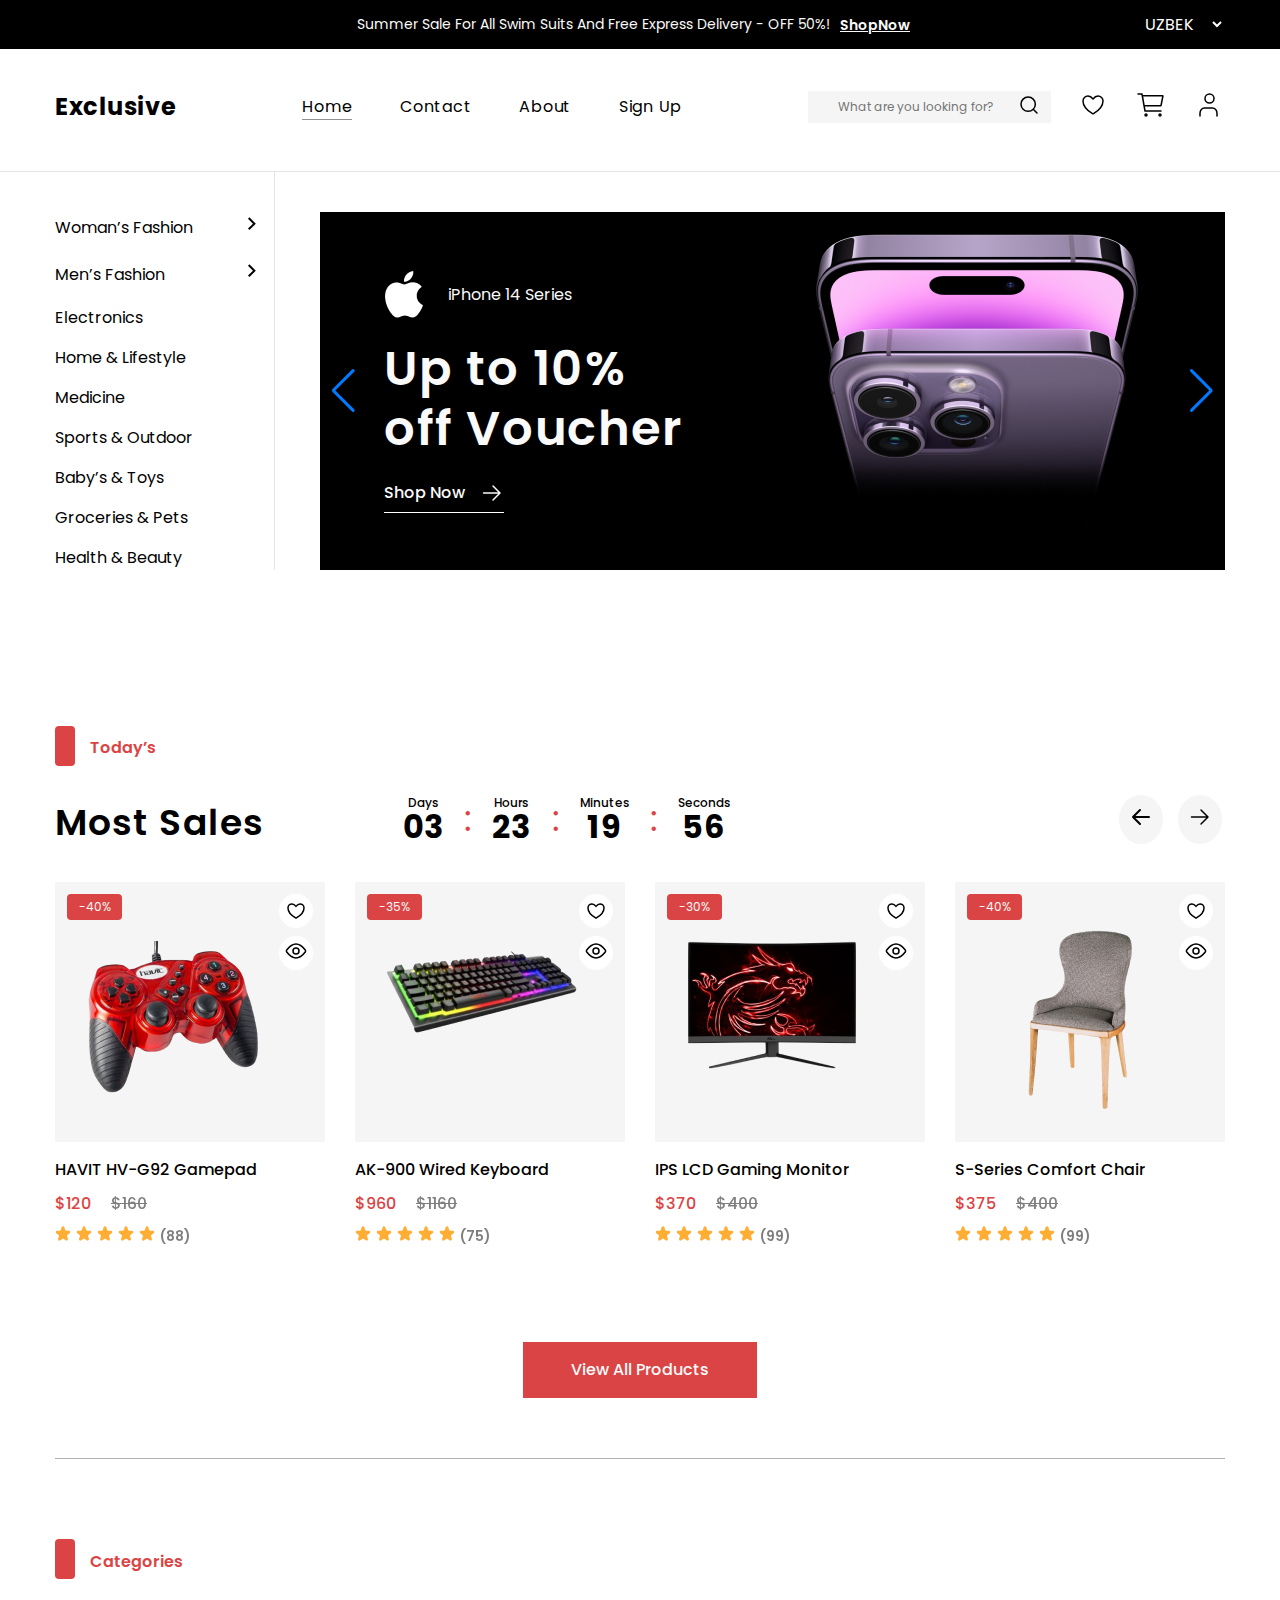
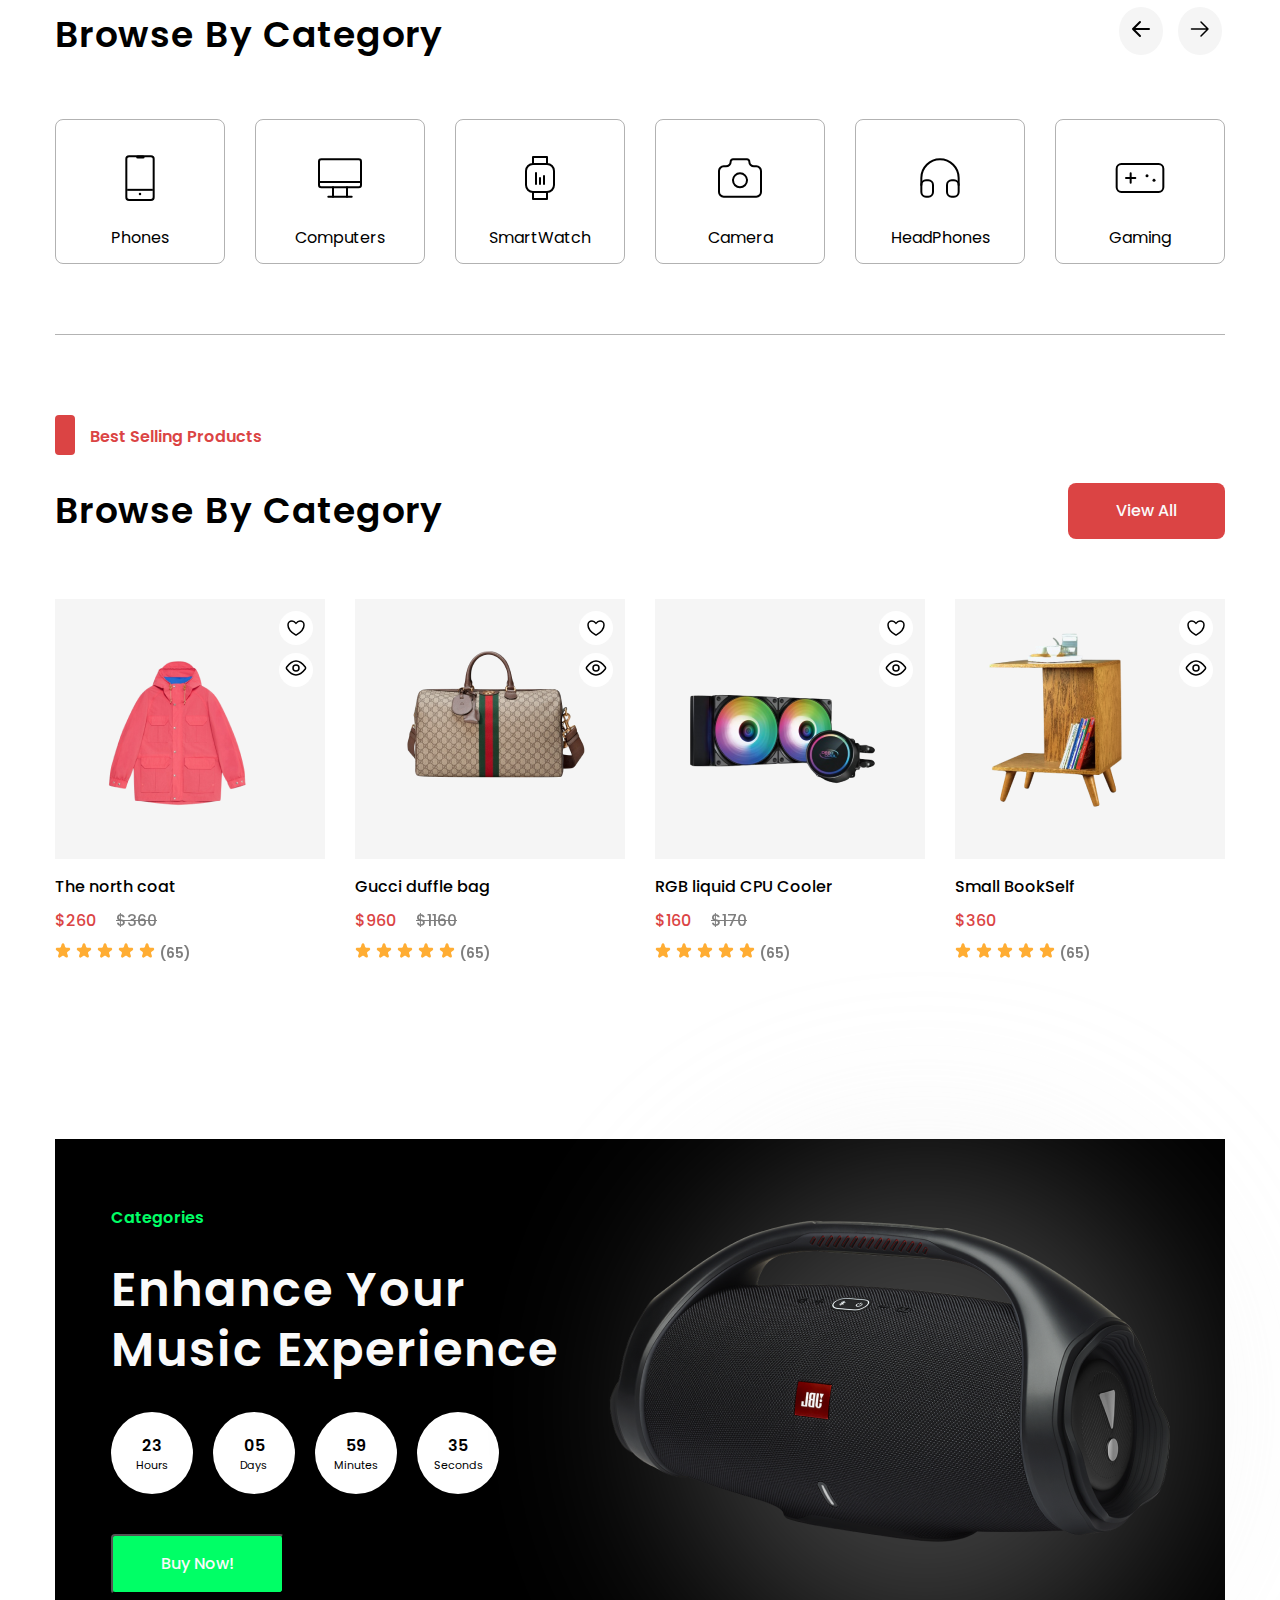
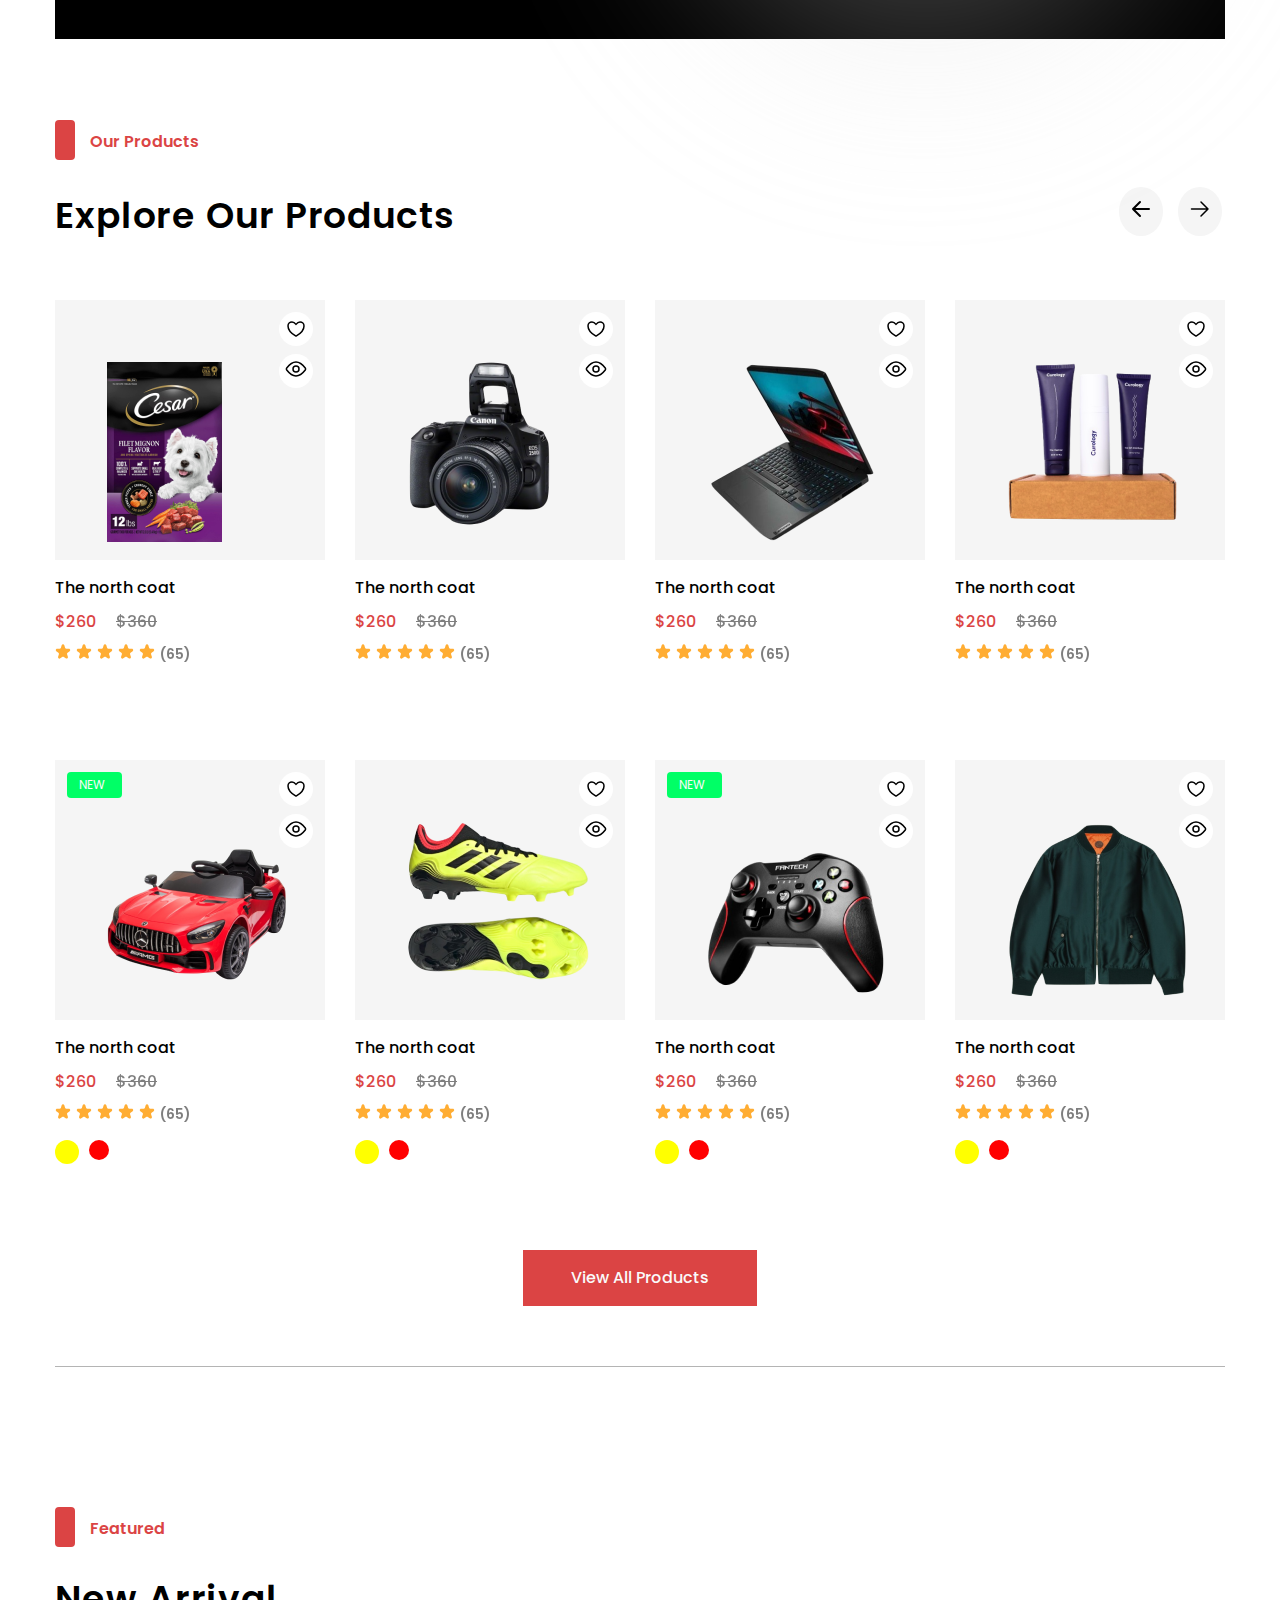
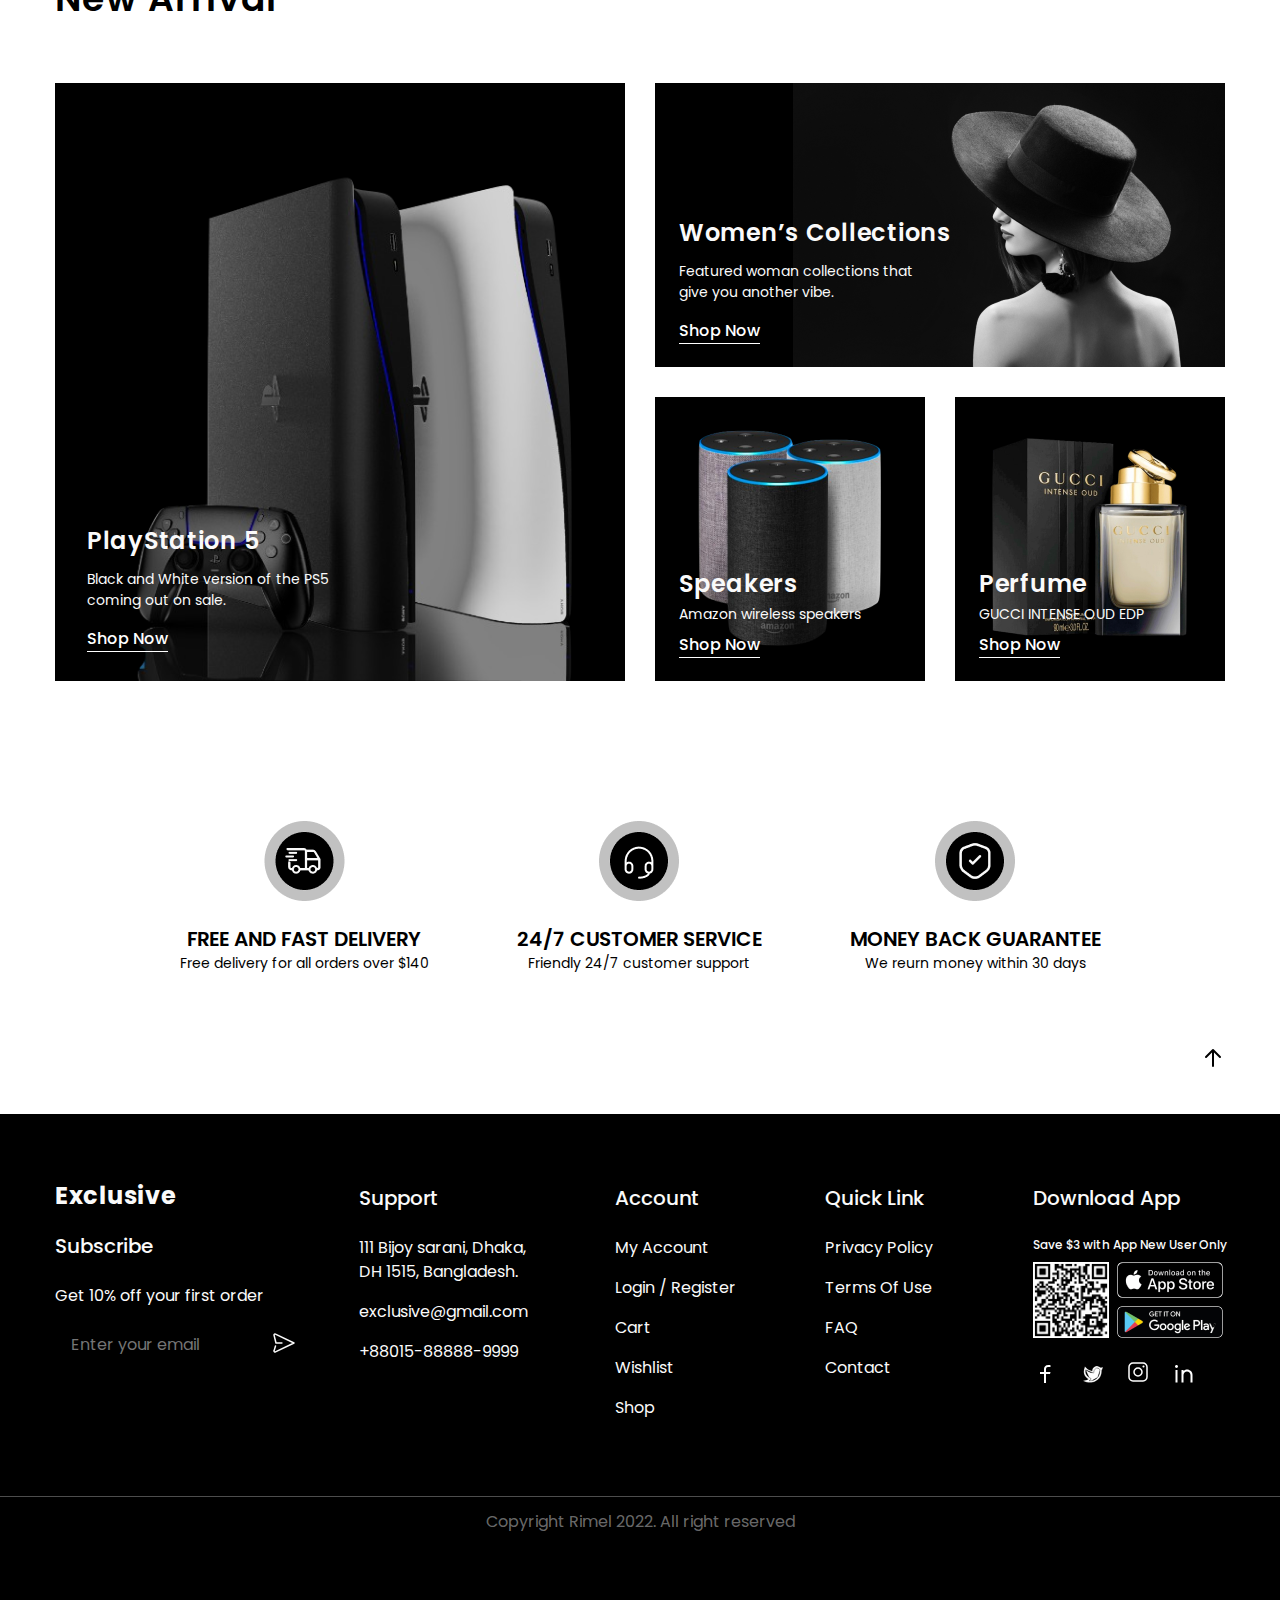
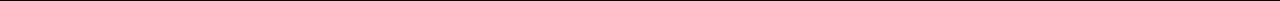
==== commit 291272d3: "Wishlit page finish" ====
--- a/index.html
+++ b/index.html
@@ -46,7 +46,7 @@
                                 <path d="M20 20L16.2223 16.2156M18.3158 11.1579C18.3158 13.0563 17.5617 14.8769 16.2193 16.2193C14.8769 17.5617 13.0563 18.3158 11.1579 18.3158C9.2595 18.3158 7.43886 17.5617 6.0965 16.2193C4.75413 14.8769 4 13.0563 4 11.1579C4 9.2595 4.75413 7.43886 6.0965 6.0965C7.43886 4.75413 9.2595 4 11.1579 4C13.0563 4 14.8769 4.75413 16.2193 6.0965C17.5617 7.43886 18.3158 9.2595 18.3158 11.1579V11.1579Z" stroke="black" stroke-width="1.5" stroke-linecap="round"/>
                               </svg></span></a>
                         </div>
-                        <a href="#"><span><svg xmlns="http://www.w3.org/2000/svg" width="32" height="32" viewBox="0 0 32 32" fill="none">
+                        <a href="./pages/wishlist/" ><span><svg xmlns="http://www.w3.org/2000/svg" width="32" height="32" viewBox="0 0 32 32" fill="none">
                             <path d="M11 7C8.239 7 6 9.216 6 11.95C6 14.157 6.875 19.395 15.488 24.69C15.6423 24.7839 15.8194 24.8335 16 24.8335C16.1806 24.8335 16.3577 24.7839 16.512 24.69C25.125 19.395 26 14.157 26 11.95C26 9.216 23.761 7 21 7C18.239 7 16 10 16 10C16 10 13.761 7 11 7Z" stroke="black" stroke-width="1.5" stroke-linecap="round" stroke-linejoin="round"/>
                           </svg></span></a>
                        <a href="#"><span><svg xmlns="http://www.w3.org/2000/svg" width="32" height="32" viewBox="0 0 32 32" fill="none">
@@ -59,9 +59,8 @@
                      <div class="logo">
                          <a href="#">
                             <span><svg xmlns="http://www.w3.org/2000/svg" width="32" height="32" viewBox="0 0 32 32" fill="none">
-                                <rect width="32" height="32" rx="16" fill="#DB4444"/>
-                                <path d="M21 23V21.3333C21 20.4493 20.691 19.6014 20.1408 18.9763C19.5907 18.3512 18.8446 18 18.0667 18H12.9333C12.1554 18 11.4093 18.3512 10.8592 18.9763C10.309 19.6014 10 20.4493 10 21.3333V23" stroke="white" stroke-width="1.5" stroke-linecap="round" stroke-linejoin="round"/>
-                                <path d="M16 15C17.6569 15 19 13.6569 19 12C19 10.3431 17.6569 9 16 9C14.3431 9 13 10.3431 13 12C13 13.6569 14.3431 15 16 15Z" stroke="white" stroke-width="1.5" stroke-linecap="round" stroke-linejoin="round"/>
+                                <path d="M24 27V24.3333C24 22.9188 23.5224 21.5623 22.6722 20.5621C21.8221 19.5619 20.669 19 19.4667 19H11.5333C10.331 19 9.17795 19.5619 8.32778 20.5621C7.47762 21.5623 7 22.9188 7 24.3333V27" stroke="black" stroke-width="1.5" stroke-linecap="round" stroke-linejoin="round"/>
+                                <path d="M16.5 14C18.9853 14 21 11.9853 21 9.5C21 7.01472 18.9853 5 16.5 5C14.0147 5 12 7.01472 12 9.5C12 11.9853 14.0147 14 16.5 14Z" stroke="black" stroke-width="1.5" stroke-linecap="round" stroke-linejoin="round"/>
                               </svg></span>
                           </a>
 
@@ -1083,7 +1082,7 @@
         <div style="padding-bottom: 60px; border-bottom: 1px solid rgba(255, 255, 255, 0.302);">
             <div class="container footer">
                 <ul class="foter1">
-                    <li><a href="#">Exclusive</a></li>
+                    <li><a href="./">Exclusive</a></li>
                     <li><a href="#">Subscribe</a></li>
                     <li>Get 10% off your first order</li>
                     <li><input type="email" placeholder="Enter your email"> <span><svg xmlns="http://www.w3.org/2000/svg" width="24" height="24" viewBox="0 0 24 24" fill="none">
@@ -1099,9 +1098,9 @@
                 <ul class="foter3">
                     <li><a href="#">Account</a></li>
                     <li><a href="#">My Account</a></li>
-                    <li><a href="#">Login / Register</a></li>
+                    <li><a href="./pages/sing-up/">Login / Register</a></li>
                     <li><a href="#">Cart</a></li>
-                    <li><a href="#">Wishlist</a></li>
+                    <li><a href="./pages/wishlist/">Wishlist</a></li>
                     <li><a href="#">Shop</a></li>
                 </ul>
                 <ul class="foter4">
--- a/css/style.min.css
+++ b/css/style.min.css
@@ -1 +1 @@
-/*! normalize.css v8.0.1 | MIT License | github.com/necolas/normalize.css */@import"https://fonts.googleapis.com/css2?family=Inter:wght@100;200;300;400;500;600;700;800;900&family=Nunito+Sans:ital,opsz,wght@0,6..12,200;0,6..12,300;0,6..12,400;0,6..12,500;0,6..12,600;0,6..12,700;0,6..12,800;1,6..12,200;1,6..12,300;1,6..12,400;1,6..12,500;1,6..12,600;1,6..12,700;1,6..12,800&family=Poppins:ital,wght@0,100;0,200;0,300;0,400;0,500;0,600;0,700;0,800;1,100;1,200;1,300;1,400;1,500;1,600;1,700&family=Schoolbell&family=Tenor+Sans&display=swap";html{line-height:1.15;-webkit-text-size-adjust:100%}body{margin:0}main{display:block}h1{font-size:2em;margin:.67em 0}hr{box-sizing:content-box;height:0;overflow:visible}pre{font-family:monospace,monospace;font-size:1em}a{background-color:rgba(0,0,0,0)}abbr[title]{border-bottom:none;text-decoration:underline;-webkit-text-decoration:underline dotted;text-decoration:underline dotted}b,strong{font-weight:bolder}code,kbd,samp{font-family:monospace,monospace;font-size:1em}small{font-size:80%}sub,sup{font-size:75%;line-height:0;position:relative;vertical-align:baseline}sub{bottom:-0.25em}sup{top:-0.5em}img{border-style:none}button,input,optgroup,select,textarea{font-family:inherit;font-size:100%;line-height:1.15;margin:0}button,input{overflow:visible}button,select{text-transform:none}button,[type=button],[type=reset],[type=submit]{-webkit-appearance:button}button::-moz-focus-inner,[type=button]::-moz-focus-inner,[type=reset]::-moz-focus-inner,[type=submit]::-moz-focus-inner{border-style:none;padding:0}button:-moz-focusring,[type=button]:-moz-focusring,[type=reset]:-moz-focusring,[type=submit]:-moz-focusring{outline:1px dotted ButtonText}fieldset{padding:.35em .75em .625em}legend{box-sizing:border-box;color:inherit;display:table;max-width:100%;padding:0;white-space:normal}progress{vertical-align:baseline}textarea{overflow:auto}[type=checkbox],[type=radio]{box-sizing:border-box;padding:0}[type=number]::-webkit-inner-spin-button,[type=number]::-webkit-outer-spin-button{height:auto}[type=search]{-webkit-appearance:textfield;outline-offset:-2px}[type=search]::-webkit-search-decoration{-webkit-appearance:none}::-webkit-file-upload-button{-webkit-appearance:button;font:inherit}details{display:block}summary{display:list-item}template{display:none}[hidden]{display:none}*{margin:0;padding:0;scroll-behavior:smooth;box-sizing:border-box;list-style-type:none;text-decoration:none}body{font-family:"Poppins",sans-serif}::-webkit-scrollbar{width:0px}.container{width:1170px;margin:0 auto}nav .header-top{background-color:#000;padding:12px 0;margin-bottom:40px}nav .header-top .header-top--item{display:flex;justify-content:flex-end;align-items:center;gap:231px}nav .header-top .header-top--item div{display:flex;gap:10px;align-items:center}nav .header-top .header-top--item div p{color:var(--Text, #FAFAFA);font-size:14px;font-style:normal;font-weight:400;line-height:21px}nav .header-top .header-top--item div a{color:var(--Text, #FAFAFA);text-align:center;font-size:14px;font-style:normal;font-weight:600;line-height:24px;text-decoration-line:underline}nav .header-top .header-top--item select{border:none;background-color:#000;color:#fff}nav .header-bottom{border-bottom:1px solid rgba(0,0,0,.106);padding-bottom:46px}nav .header-bottom .header-bottom--item{display:flex;justify-content:space-between;align-items:center}nav .header-bottom .header-bottom--item a{color:var(--Text2, #000);font-size:24px;font-style:normal;font-weight:700;line-height:24px;letter-spacing:.72px}nav .header-bottom .header-bottom--item ul{display:flex;align-items:center;gap:48px}nav .header-bottom .header-bottom--item ul li a{color:var(--Text2, #000);font-size:16px;font-style:normal;font-weight:400;line-height:24px}nav .header-bottom .header-bottom--item div{display:flex;align-items:center;gap:26px}nav .header-bottom .header-bottom--item div .header-input{display:flex;position:relative;width:243px;align-items:center;background:#f5f5f5}nav .header-bottom .header-bottom--item div .header-input input{padding:7px 30px;border:none;width:223px;color:var(--Text2, #000);font-size:12px;font-style:normal;font-weight:400;line-height:18px;background:#f5f5f5}nav .header-bottom .header-bottom--item div .header-input svg{position:absolute;right:10px;top:2px}nav .header-bottom .header-bottom--item .header-bottom-user-panel{position:relative}nav .header-bottom .header-bottom--item .header-bottom-user-panel .logo:hover .ul-panel{display:block;z-index:5}nav .header-bottom .header-bottom--item .header-bottom-user-panel .logo:hover .ul-panel li:hover{background-color:rgba(245,245,245,.3137254902);width:100%}nav .header-bottom .header-bottom--item .header-bottom-user-panel .ul-panel{border-radius:10px;padding:15px;position:absolute;display:none;right:0;top:28px;background:#000;width:230px}nav .header-bottom .header-bottom--item .header-bottom-user-panel .ul-panel li{margin-bottom:25px}nav .header-bottom .header-bottom--item .header-bottom-user-panel .ul-panel li a{display:flex;align-items:center;justify-content:flex-start;gap:10px}nav .header-bottom .header-bottom--item .header-bottom-user-panel .ul-panel li a p{color:var(--Text, #FAFAFA);font-size:14px;font-style:normal;font-weight:400;line-height:21px}.active{border-bottom:1px solid rgba(0,0,0,.428)}.swiper{margin-top:40px;width:100%;height:358px}.swiper-slide{display:flex;background:#000;justify-content:space-between}.swiper-slide .swiper-slide-box1{margin-top:58px;margin-left:64px}.swiper-slide .swiper-slide-box1 div{display:flex;align-items:center;gap:24px}.swiper-slide .swiper-slide-box1 div p{color:var(--Text, #FAFAFA);font-size:16px;font-style:normal;font-weight:400;line-height:24px}.swiper-slide .swiper-slide-box1 h2{margin-top:20px;width:304px;color:var(--Text, #FAFAFA);font-size:48px;font-style:normal;font-weight:600;line-height:60px;letter-spacing:1.92px;margin-bottom:22px}.swiper-slide .swiper-slide-box1 button{display:flex;color:var(--Text, #FAFAFA);font-size:16px;font-style:normal;font-weight:500;line-height:24px;background:rgba(0,0,0,0);border:none;gap:15px;cursor:pointer;border-bottom:1px solid #fff}.swiper-slide .swiper-slide-box2{position:relative}.swiper-slide .swiper-slide-box2 img{position:absolute;right:0;bottom:-35px}.intro-section{display:flex;margin-bottom:140px;gap:45px}.intro-section .aside-wrapper ul{padding-top:40px;border-right:1px solid rgba(0,0,0,.106);padding-right:10px;width:220px}.intro-section .aside-wrapper ul li{margin-bottom:16px}.intro-section .aside-wrapper ul li a p{color:var(--Text2, #000);display:flex;justify-content:space-between;align-items:center;font-size:16px;font-style:normal;font-weight:400;line-height:24px}#most-sale{padding-bottom:60px;border-bottom:1px solid rgba(0,0,0,.31);margin-bottom:80px}.most-sale--box1{display:flex;gap:15px;align-items:center;margin-bottom:24px}.most-sale--box1 p{color:var(--Secondary-2, #DB4444);font-size:16px;font-style:normal;font-weight:600;line-height:20px}.most-sale--box2{display:flex;align-items:end;justify-content:space-between}.most-sale--box2 h3{color:var(--Text2, #000);font-size:36px;font-style:normal;font-weight:600;line-height:48px;letter-spacing:1.44px}.most-sale--box2 .sale-box2--1{margin-right:250px;margin-bottom:5px;display:flex;gap:20px;align-items:center;text-align:center}.most-sale--box2 .sale-box2--1 p{color:#db4444;font-size:36px}.most-sale--box2 .sale-box2--1 div p{color:var(--Text2, #000);font-size:12px;font-style:normal;font-weight:500;line-height:18px}.most-sale--box2 .sale-box2--1 div h2{color:var(--Text2, #000);font-size:32px;font-style:normal;font-weight:700;line-height:30px;letter-spacing:1.28px}.most-sale--box2 .sale-box2--2{margin-right:60px;margin-bottom:5px;display:flex;align-items:center;gap:15px;width:46px;height:46px;flex-shrink:0}.most-sale--box2 .sale-box2--2 button{border-radius:100%;border:none;background:#f5f5f5;padding:10px;cursor:pointer}.most-sale-wrapper{margin-bottom:60px;margin-top:35px;display:grid;gap:30px;grid-template-columns:270px 270px 270px 270px 270px;grid-template-rows:400px;overflow-x:scroll}.most-sale-wrapper .grid-item{position:relative}.most-sale-wrapper .grid-item:hover button{opacity:1;transition:all .1s linear}.most-sale-wrapper .grid-item div{position:relative;height:260px;background:#f5f5f5;padding:12px;margin-bottom:16px}.most-sale-wrapper .grid-item div p{color:var(--Text, #FAFAFA);font-size:12px;font-style:normal;font-weight:400;line-height:18px;padding:4px 12px;background-color:#db4444;border-radius:4px;width:55px}.most-sale-wrapper .grid-item div img{margin-top:21px;margin-left:20px}.most-sale-wrapper .grid-item div button{position:absolute;opacity:1;bottom:0;left:0;color:#fff;background:#000;font-size:16px;font-style:normal;font-weight:500;line-height:24px;width:100%;padding:8px 0;cursor:pointer;opacity:0}.most-sale-wrapper .grid-item p:nth-child(2){color:#000;font-size:16px;font-style:normal;font-weight:500;line-height:24px;margin-bottom:10px}.most-sale-wrapper .grid-item p:nth-child(3){display:flex;margin-bottom:10px;gap:20px}.most-sale-wrapper .grid-item p:nth-child(3) span:first-child{color:var(--Secondary-2, #DB4444);font-size:16px;font-style:normal;font-weight:500;line-height:24px}.most-sale-wrapper .grid-item p:nth-child(3) span:last-child{color:var(--Button, #000);font-size:16px;font-style:normal;font-weight:500;line-height:24px;text-decoration-line:line-through;opacity:.5}.most-sale-wrapper .grid-item ul{display:flex;gap:5px;color:var(--Text2, #000);font-size:14px;font-style:normal;font-weight:600;line-height:21px}.most-sale-wrapper .grid-item ul li:last-child{opacity:.5}.most-sale-wrapper .grid-item .img1{text-align:center;width:34px;height:34px;position:absolute;right:12px;top:12px;background-color:#fff;border-radius:100%;cursor:pointer}.most-sale-wrapper .grid-item .img1 svg{margin-top:5px}.most-sale-wrapper .grid-item .img1:hover{background-color:#db4444;transition:all .2s linear}.most-sale-wrapper .grid-item .img1:hover svg path{stroke:#fff}.most-sale-wrapper .grid-item .img2{text-align:center;cursor:pointer;width:34px;height:34px;position:absolute;top:54px;right:12px;background-color:#fff;border-radius:100%}.most-sale-wrapper .grid-item .img2 svg{margin-top:7px}.most-sale-wrapper .grid-item .img2:hover{background-color:#db4444;transition:all .2s linear}.most-sale-wrapper .grid-item .img2:hover svg path{stroke:#fff}.section1-button{padding:16px 48px;background-color:#db4444;border:none;color:#fff;color:var(--Text, #FAFAFA);font-size:16px;font-style:normal;font-weight:500;line-height:24px;margin:0 auto;display:block;cursor:pointer}.section1-button:hover{background-color:#780606;transition:all .1s linear}.category--box1{display:flex;gap:15px;align-items:center;margin-bottom:24px}.category--box1 p{color:var(--Secondary-2, #DB4444);font-size:16px;font-style:normal;font-weight:600;line-height:20px}.category--box2{display:flex;align-items:end;justify-content:space-between;margin-bottom:60px}.category--box2 h3{color:var(--Text2, #000);font-size:36px;font-style:normal;font-weight:600;line-height:48px;letter-spacing:1.44px}.category--box2 .sale-box2--2{margin-right:60px;margin-bottom:5px;display:flex;align-items:center;gap:15px;width:46px;height:46px;flex-shrink:0}.category--box2 .sale-box2--2 button{border-radius:100%;border:none;background:#f5f5f5;padding:10px;cursor:pointer}.categories{display:grid;grid-template-columns:170px 170px 170px 170px 170px 170px;grid-template-rows:145px;gap:30px;padding-bottom:70px;border-bottom:1px solid rgba(0,0,0,.299);margin-bottom:80px}.categories .categories--item{border:1px solid rgba(0,0,0,.3);border-radius:8px}.categories .categories--item span{display:block;width:56px;margin:0 auto;margin-top:30px;margin-bottom:16px}.categories .categories--item p{color:var(--Text2, #000);font-size:16px;font-style:normal;font-weight:400;line-height:24px;text-align:center}.categories .categories--item:hover{transition:all .1s linear;border:none;background-color:#db4444;border-radius:8px;cursor:pointer}.categories .categories--item:hover span svg path{stroke:#fff}.categories .categories--item:hover span svg line{stroke:#fff}.categories .categories--item:hover p{color:#fff}.best-silling-box1{display:flex;gap:15px;align-items:center;margin-bottom:24px}.best-silling-box1 p{color:var(--Secondary-2, #DB4444);font-size:16px;font-style:normal;font-weight:600;line-height:20px}.best-silling-wrapper div{display:flex;justify-content:space-between;align-items:center;margin-bottom:60px}.best-silling-wrapper div button{background:#db4444;color:var(--Text, #FAFAFA);font-size:16px;font-style:normal;font-weight:500;line-height:24px;padding:16px 48px;border:none;cursor:pointer;border-radius:8px}.best-silling-wrapper div button:hover{background-color:#780606;transition:all .1s linear}.best-silling-wrapper div h3{color:var(--Text2, #000);font-size:36px;font-style:normal;font-weight:600;line-height:48px;letter-spacing:1.44px}.seling-cards{margin-bottom:60px;margin-top:35px;display:grid;gap:30px;grid-template-columns:270px 270px 270px 270px;grid-template-rows:400px;overflow-x:scroll}.seling-cards .seling-cards--item{position:relative}.seling-cards .seling-cards--item:hover button{opacity:1;transition:all .1s linear}.seling-cards .seling-cards--item div{position:relative;height:260px;background:#f5f5f5;padding:12px;margin-bottom:16px}.seling-cards .seling-cards--item div p{color:var(--Text, #FAFAFA);font-size:12px;font-style:normal;font-weight:400;line-height:18px;padding:4px 12px;background-color:#db4444;border-radius:4px;width:55px}.seling-cards .seling-cards--item div img{margin-top:21px;margin-left:20px}.seling-cards .seling-cards--item div button{position:absolute;opacity:1;bottom:0;left:0;color:#fff;background:#000;font-size:16px;font-style:normal;font-weight:500;line-height:24px;width:100%;padding:8px 0;cursor:pointer;opacity:0}.seling-cards .seling-cards--item p:nth-child(2){color:#000;font-size:16px;font-style:normal;font-weight:500;line-height:24px;margin-bottom:10px}.seling-cards .seling-cards--item p:nth-child(3){display:flex;margin-bottom:10px;gap:20px}.seling-cards .seling-cards--item p:nth-child(3) span:first-child{color:var(--Secondary-2, #DB4444);font-size:16px;font-style:normal;font-weight:500;line-height:24px}.seling-cards .seling-cards--item p:nth-child(3) span:last-child{color:var(--Button, #000);font-size:16px;font-style:normal;font-weight:500;line-height:24px;text-decoration-line:line-through;opacity:.5}.seling-cards .seling-cards--item ul{display:flex;gap:5px;color:var(--Text2, #000);font-size:14px;font-style:normal;font-weight:600;line-height:21px}.seling-cards .seling-cards--item ul li:last-child{opacity:.5}.seling-cards .seling-cards--item .img1{text-align:center;width:34px;height:34px;position:absolute;right:12px;top:12px;background-color:#fff;border-radius:100%;cursor:pointer}.seling-cards .seling-cards--item .img1 svg{margin-top:5px}.seling-cards .seling-cards--item .img1:hover{background-color:#db4444;transition:all .2s linear}.seling-cards .seling-cards--item .img1:hover svg path{stroke:#fff}.seling-cards .seling-cards--item .img2{text-align:center;cursor:pointer;width:34px;height:34px;position:absolute;top:54px;right:12px;background-color:#fff;border-radius:100%}.seling-cards .seling-cards--item .img2 svg{margin-top:7px}.seling-cards .seling-cards--item .img2:hover{background-color:#db4444;transition:all .2s linear}.seling-cards .seling-cards--item .img2:hover svg path{stroke:#fff}.reklam-wrapper{margin-top:140px;display:flex;justify-content:space-between;background:var(--Button, #000);margin-bottom:81px;height:500px;margin-bottom:81px}.reklam-wrapper .reklam-left{padding-top:69px;padding-left:56px}.reklam-wrapper .reklam-left p:first-child{color:var(--Button1, #0F6);font-size:16px;font-style:normal;font-weight:600;line-height:20px;margin-bottom:32px}.reklam-wrapper .reklam-left h2{width:453px;color:var(--Text, #FAFAFA);font-size:48px;font-style:normal;font-weight:600;line-height:60px;letter-spacing:1.92px}.reklam-wrapper .reklam-left ul{display:flex;gap:20px;margin-top:32px;margin-bottom:40px;width:82px;height:82px}.reklam-wrapper .reklam-left ul li{text-align:center;background:#fff;padding:14px 17px;border-radius:100%}.reklam-wrapper .reklam-left ul li h3{color:var(--Text2, #000);font-size:16px;font-style:normal;font-weight:600;margin-top:10px;line-height:20px}.reklam-wrapper .reklam-left ul li p{font-size:11px;font-style:normal;font-weight:400;line-height:18px;width:48px}.reklam-wrapper .reklam-left button{color:var(--Text, #FAFAFA);font-size:16px;font-style:normal;font-weight:500;line-height:24px;padding:16px 48px;border-radius:4px;background:var(--Button1, #0F6)}.reklam-wrapper .reklam-left button:hover{background-color:#057030;transition:all .1s linear;cursor:pointer}.reklam-wrapper .reklam-right{position:relative}.reklam-wrapper .reklam-right div{margin-right:50px;margin-top:20px;width:500px;height:500px;border-radius:504px;opacity:.3;background:#d9d9d9;filter:blur(100px)}.reklam-wrapper .reklam-right img{position:absolute;right:50px;top:76px}.explore--box1{display:flex;gap:15px;align-items:center;margin-bottom:24px}.explore--box1 p{color:var(--Secondary-2, #DB4444);font-size:16px;font-style:normal;font-weight:600;line-height:20px}.explore--box2{margin-bottom:60px;display:flex;align-items:end;justify-content:space-between}.explore--box2 h3{color:var(--Text2, #000);font-size:36px;font-style:normal;font-weight:600;line-height:48px;letter-spacing:1.44px}.explore--box2 .sale-box2--1{margin-right:250px;margin-bottom:5px;display:flex;gap:20px;align-items:center;text-align:center}.explore--box2 .sale-box2--1 p{color:#db4444;font-size:36px}.explore--box2 .sale-box2--1 div p{color:var(--Text2, #000);font-size:12px;font-style:normal;font-weight:500;line-height:18px}.explore--box2 .sale-box2--1 div h2{color:var(--Text2, #000);font-size:32px;font-style:normal;font-weight:700;line-height:30px;letter-spacing:1.28px}.explore--box2 .sale-box2--2{margin-right:60px;margin-bottom:5px;display:flex;align-items:center;gap:15px;width:46px;height:46px;flex-shrink:0}.explore--box2 .sale-box2--2 button{border-radius:100%;border:none;background:#f5f5f5;padding:10px;cursor:pointer}.explore-wrapper{margin-bottom:60px;margin-top:35px;display:grid;gap:30px;grid-template-columns:270px 270px 270px 270px;grid-template-rows:430px 430px;overflow-x:scroll}.explore-wrapper .explore-item{position:relative}.explore-wrapper .explore-item:hover div:first-child button{opacity:1;transition:all .1s linear}.explore-wrapper .explore-item div:first-child{position:relative;height:260px;background:#f5f5f5;padding:12px;margin-bottom:16px}.explore-wrapper .explore-item div:first-child p{color:var(--Text, #FAFAFA);font-size:12px;font-style:normal;font-weight:400;line-height:18px;padding:4px 12px;background:var(--Button1, #0F6);border-radius:4px;width:55px}.explore-wrapper .explore-item div:first-child img{margin-top:21px;margin-left:20px}.explore-wrapper .explore-item div:first-child button{position:absolute;opacity:1;bottom:0;left:0;color:#fff;background:#000;font-size:16px;font-style:normal;font-weight:500;line-height:24px;width:100%;padding:8px 0;cursor:pointer;opacity:0}.explore-wrapper .explore-item p:nth-child(2){color:#000;font-size:16px;font-style:normal;font-weight:500;line-height:24px;margin-bottom:10px}.explore-wrapper .explore-item p:nth-child(3){display:flex;margin-bottom:10px;gap:20px}.explore-wrapper .explore-item p:nth-child(3) span:first-child{color:var(--Secondary-2, #DB4444);font-size:16px;font-style:normal;font-weight:500;line-height:24px}.explore-wrapper .explore-item p:nth-child(3) span:last-child{color:var(--Button, #000);font-size:16px;font-style:normal;font-weight:500;line-height:24px;text-decoration-line:line-through;opacity:.5}.explore-wrapper .explore-item ul{display:flex;gap:5px;color:var(--Text2, #000);font-size:14px;font-style:normal;font-weight:600;line-height:21px}.explore-wrapper .explore-item ul li:last-child{opacity:.5}.explore-wrapper .explore-item .img1{text-align:center;width:34px;height:34px;position:absolute;right:12px;top:12px;background-color:#fff;border-radius:100%;cursor:pointer}.explore-wrapper .explore-item .img1 svg{margin-top:5px}.explore-wrapper .explore-item .img1:hover{background-color:#db4444;transition:all .2s linear}.explore-wrapper .explore-item .img1:hover svg path{stroke:#fff}.explore-wrapper .explore-item .img2{text-align:center;cursor:pointer;width:34px;height:34px;position:absolute;top:54px;right:12px;background-color:#fff;border-radius:100%}.explore-wrapper .explore-item .img2 svg{margin-top:7px}.explore-wrapper .explore-item .img2:hover{background-color:#db4444;transition:all .2s linear}.explore-wrapper .explore-item .img2:hover svg path{stroke:#fff}.explore-wrapper .explore-item .inputs{display:flex;gap:10px;margin-top:15px}.explore-wrapper .explore-item .inputs div:first-child{width:20px;height:20px;background-color:#ff0;border-radius:100%}.explore-wrapper .explore-item .inputs div:last-child{border-radius:100%;width:20px;height:20px;background-color:red}#explore{padding-bottom:60px;border-bottom:1px solid rgba(0,0,0,.296);margin-bottom:140px}.arrival-wrapper{margin-bottom:140px;margin-top:60px;display:grid;gap:30px;grid-template-columns:270px 270px 270px 270px;grid-template-rows:284px 284px;grid-template-areas:"playstation playstation Women Women" "playstation playstation Speakers Perfume"}.arrival-wrapper .arrival-item1{background:#000;grid-area:playstation;position:relative}.arrival-wrapper .arrival-item1 img{position:absolute;right:0;bottom:0}.arrival-wrapper .arrival-item1 h3{position:absolute;color:var(--Text, #FAFAFA);font-size:24px;font-style:normal;font-weight:600;line-height:24px;letter-spacing:.72px;top:446px;left:32px;margin-bottom:16px}.arrival-wrapper .arrival-item1 p{position:absolute;width:242px;color:#fafafa;font-size:14px;font-style:normal;font-weight:400;line-height:21px;top:486px;left:32px}.arrival-wrapper .arrival-item1 a{position:absolute;color:#fff;font-size:16px;font-style:normal;font-weight:500;line-height:24px;top:544px;left:32px;border-bottom:1px solid #fff}.arrival-wrapper .arrival-item2{background:#000;grid-area:Women;position:relative}.arrival-wrapper .arrival-item2 img{position:absolute;right:0;bottom:0}.arrival-wrapper .arrival-item2 h3{position:absolute;color:var(--Text, #FAFAFA);font-size:24px;font-style:normal;font-weight:600;line-height:24px;letter-spacing:.72px;top:138px;left:24px}.arrival-wrapper .arrival-item2 p{position:absolute;width:242px;color:#fafafa;font-size:14px;font-style:normal;font-weight:400;line-height:21px;top:178px;left:24px}.arrival-wrapper .arrival-item2 a{position:absolute;color:#fff;font-size:16px;font-style:normal;font-weight:500;line-height:24px;top:236px;left:24px;border-bottom:1px solid #fff}.arrival-wrapper .arrival-item3{background:#000;grid-area:Speakers;position:relative}.arrival-wrapper .arrival-item3 img{position:absolute;right:40px;top:31px}.arrival-wrapper .arrival-item3 h3{position:absolute;color:var(--Text, #FAFAFA);font-size:24px;font-style:normal;font-weight:600;line-height:24px;letter-spacing:.72px;top:175px;left:24px;margin-bottom:16px}.arrival-wrapper .arrival-item3 p{position:absolute;width:242px;color:#fafafa;font-size:14px;font-style:normal;font-weight:400;line-height:21px;top:207px;left:24px}.arrival-wrapper .arrival-item3 a{position:absolute;color:#fff;font-size:16px;font-style:normal;font-weight:500;line-height:24px;top:236px;left:24px;border-bottom:1px solid #fff}.arrival-wrapper .arrival-item4{background:#000;grid-area:Perfume;position:relative}.arrival-wrapper .arrival-item4 img{position:absolute;right:35px;top:38px}.arrival-wrapper .arrival-item4 h3{position:absolute;color:var(--Text, #FAFAFA);font-size:24px;font-style:normal;font-weight:600;line-height:24px;letter-spacing:.72px;top:175px;left:24px;margin-bottom:16px}.arrival-wrapper .arrival-item4 p{position:absolute;width:242px;color:#fafafa;font-size:14px;font-style:normal;font-weight:400;line-height:21px;top:207px;left:24px}.arrival-wrapper .arrival-item4 a{position:absolute;color:#fff;font-size:16px;font-style:normal;font-weight:500;line-height:24px;top:236px;left:24px;border-bottom:1px solid #fff}.service{position:relative;display:flex;justify-content:center;align-items:center;gap:88px;text-align:center;margin-bottom:140px}.service img{display:block;margin:0 auto;margin-bottom:24px}.service h3{color:#000;font-size:20px;font-style:normal;font-weight:600;line-height:28px}.service p{color:#000;text-align:center;font-size:14px;font-style:normal;font-weight:400;line-height:21px}.strelka{position:absolute;right:0;bottom:-100px}footer{padding:70px 0;background:#000}.footer{display:flex;justify-content:space-between;gap:87px}.footer .foter1{width:217px}.footer .foter1 li:nth-child(1){margin-bottom:24px}.footer .foter1 li:nth-child(1) a{color:var(--Text, #FAFAFA);font-size:24px;font-style:normal;font-weight:700;line-height:24px;letter-spacing:.72px}.footer .foter1 li:nth-child(2) a{color:var(--Text, #FAFAFA);font-size:20px;font-style:normal;font-weight:500;line-height:28px}.footer .foter1 li:nth-child(3){margin-top:24px;color:var(--Text, #FAFAFA);font-size:16px;font-style:normal;font-weight:400;line-height:24px;margin-bottom:16px}.footer .foter1 li:nth-child(4){display:flex;align-items:center}.footer .foter1 li:nth-child(4) input{padding:12px 16px;width:217px;background-color:rgba(0,0,0,0);border:none;color:#fff}.footer .foter2{width:175px}.footer .foter2 li:nth-child(1){margin-bottom:24px}.footer .foter2 li:nth-child(1) a{color:var(--Text, #FAFAFA);font-size:20px;font-style:normal;font-weight:500;line-height:28px}.footer .foter2 li:nth-child(2){margin-bottom:16px}.footer .foter2 li:nth-child(2) a{color:var(--Text, #FAFAFA);font-size:16px;font-style:normal;font-weight:400;line-height:24px}.footer .foter2 li:nth-child(3){margin-bottom:16px}.footer .foter2 li:nth-child(3) a{color:var(--Text, #FAFAFA);font-size:16px;font-style:normal;font-weight:400;line-height:24px}.footer .foter2 li:nth-child(4) a{color:var(--Text, #FAFAFA);font-size:16px;font-style:normal;font-weight:400;line-height:24px}.footer .foter3{width:123px !important}.footer .foter3 li:nth-child(1){margin-bottom:24px}.footer .foter3 li:nth-child(1) a{color:var(--Text, #FAFAFA);font-size:20px;font-style:normal;font-weight:500;line-height:28px}.footer .foter3 li:nth-child(2){margin-bottom:16px}.footer .foter3 li:nth-child(2) a{color:var(--Text, #FAFAFA);font-size:16px;font-style:normal;font-weight:400;line-height:24px}.footer .foter3 li:nth-child(3){width:123px;margin-bottom:16px}.footer .foter3 li:nth-child(3) a{color:var(--Text, #FAFAFA);font-size:16px;font-style:normal;font-weight:400;line-height:24px}.footer .foter3 li:nth-child(4){margin-bottom:16px}.footer .foter3 li:nth-child(4) a{color:var(--Text, #FAFAFA);font-size:16px;font-style:normal;font-weight:400;line-height:24px}.footer .foter3 li:nth-child(5){margin-bottom:16px}.footer .foter3 li:nth-child(5) a{color:var(--Text, #FAFAFA);font-size:16px;font-style:normal;font-weight:400;line-height:24px}.footer .foter3 li:nth-child(6){margin-bottom:16px}.footer .foter3 li:nth-child(6) a{color:var(--Text, #FAFAFA);font-size:16px;font-style:normal;font-weight:400;line-height:24px}.footer .foter4{width:121px}.footer .foter4 li:nth-child(1){margin-bottom:24px}.footer .foter4 li:nth-child(1) a{color:var(--Text, #FAFAFA);font-size:20px;font-style:normal;font-weight:500;line-height:28px}.footer .foter4 li:nth-child(2){margin-bottom:16px}.footer .foter4 li:nth-child(2) a{color:var(--Text, #FAFAFA);font-size:16px;font-style:normal;font-weight:400;line-height:24px}.footer .foter4 li:nth-child(3){width:123px;margin-bottom:16px}.footer .foter4 li:nth-child(3) a{color:var(--Text, #FAFAFA);font-size:16px;font-style:normal;font-weight:400;line-height:24px}.footer .foter4 li:nth-child(4){margin-bottom:16px}.footer .foter4 li:nth-child(4) a{color:var(--Text, #FAFAFA);font-size:16px;font-style:normal;font-weight:400;line-height:24px}.footer .foter4 li:nth-child(5){margin-bottom:16px}.footer .foter4 li:nth-child(5) a{color:var(--Text, #FAFAFA);font-size:16px;font-style:normal;font-weight:400;line-height:24px}.footer .foter5{width:194px}.footer .foter5 h2{color:var(--Text, #FAFAFA);font-size:20px;font-style:normal;font-weight:500;line-height:28px;margin-bottom:24px}.footer .foter5 p{width:194px;color:var(--Text, #FAFAFA);font-size:12px;font-style:normal;font-weight:500;line-height:18px;margin-bottom:8px}.footer .foter5 div{display:flex;gap:8px;cursor:pointer;margin-bottom:24px;height:76px}.footer .foter5 div div{display:flex;flex-direction:column}.footer .foter5 ul{display:flex;gap:24px}.intro{position:relative;display:flex;gap:129px;justify-content:space-between;margin-top:60px;margin-bottom:1000px}.intro .intro-left{position:absolute;width:1205px !important;height:781px;left:-500px;background:#cbe4e8}.intro .intro-left img{position:absolute;right:0;top:35px}.intro .intro-right{position:absolute;right:0;top:125px}.intro .intro-right h2{display:block;color:var(--Text2, #000);font-size:36px;font-style:normal;font-weight:500;line-height:30px;letter-spacing:1.44px;margin-bottom:24px}.intro .intro-right p{color:var(--Text2, #000);font-size:16px;font-style:normal;font-weight:400;line-height:24px;margin-bottom:48px}.intro .intro-right label{display:flex;flex-direction:column}.intro .intro-right label input{border:none;margin-bottom:40px;border-bottom:1px solid rgba(0,0,0,.299);padding:10px 0}.intro .intro-right .button1{width:100%;display:block;padding:16px 0;color:var(--Text, #FAFAFA);font-size:16px;font-style:normal;font-weight:500;line-height:24px;border-radius:4px;background:var(--Button2, #DB4444);border:none;margin-bottom:16px}.intro .intro-right .button2{display:flex;justify-content:center;gap:10px;width:100%;padding:12px 0;color:var(--Text2, #000);font-family:Poppins;font-size:16px;font-style:normal;font-weight:400;line-height:24px;margin-bottom:34px}.intro .intro-right div{display:flex;justify-content:center;gap:15px;align-items:start}.intro .intro-right div p{color:var(--Text2, #000);font-size:16px;font-style:normal;font-weight:400;line-height:24px}.intro .intro-right div a{border-bottom:1px solid rgba(0,0,0,.317);color:var(--Text2, #000);font-size:16px;font-style:normal;font-weight:500;line-height:24px}.intro{position:relative;display:flex;gap:129px;justify-content:space-between;margin-top:60px;margin-bottom:1000px}.intro .intro-left{position:absolute;width:1205px !important;height:781px;left:-500px;background:#cbe4e8}.intro .intro-left img{position:absolute;right:0;top:35px}.intro .intro-right{position:absolute;right:0;top:125px}.intro .intro-right h2{display:block;color:var(--Text2, #000);font-size:36px;font-style:normal;font-weight:500;line-height:30px;letter-spacing:1.44px;margin-bottom:24px}.intro .intro-right p{color:var(--Text2, #000);font-size:16px;font-style:normal;font-weight:400;line-height:24px;margin-bottom:48px}.intro .intro-right label{display:flex;flex-direction:column}.intro .intro-right label input{border:none;margin-bottom:40px;border-bottom:1px solid rgba(0,0,0,.299);padding:10px 0}.intro .intro-right div{display:flex;justify-content:space-between;align-items:baseline}.intro .intro-right div .button1{width:143px;display:block;padding:16px 0;color:var(--Text, #FAFAFA);font-size:16px;font-style:normal;font-weight:500;line-height:24px;border-radius:4px;background:var(--Button2, #DB4444);border:none;margin-bottom:16px}.intro .intro-right div a{color:var(--Secondary-2, #DB4444);font-size:16px;font-style:normal;font-weight:400;line-height:24px;border:none}/*# sourceMappingURL=style.min.css.map */+/*! normalize.css v8.0.1 | MIT License | github.com/necolas/normalize.css */@import"https://fonts.googleapis.com/css2?family=Inter:wght@100;200;300;400;500;600;700;800;900&family=Nunito+Sans:ital,opsz,wght@0,6..12,200;0,6..12,300;0,6..12,400;0,6..12,500;0,6..12,600;0,6..12,700;0,6..12,800;1,6..12,200;1,6..12,300;1,6..12,400;1,6..12,500;1,6..12,600;1,6..12,700;1,6..12,800&family=Poppins:ital,wght@0,100;0,200;0,300;0,400;0,500;0,600;0,700;0,800;1,100;1,200;1,300;1,400;1,500;1,600;1,700&family=Schoolbell&family=Tenor+Sans&display=swap";html{line-height:1.15;-webkit-text-size-adjust:100%}body{margin:0}main{display:block}h1{font-size:2em;margin:.67em 0}hr{box-sizing:content-box;height:0;overflow:visible}pre{font-family:monospace,monospace;font-size:1em}a{background-color:rgba(0,0,0,0)}abbr[title]{border-bottom:none;text-decoration:underline;-webkit-text-decoration:underline dotted;text-decoration:underline dotted}b,strong{font-weight:bolder}code,kbd,samp{font-family:monospace,monospace;font-size:1em}small{font-size:80%}sub,sup{font-size:75%;line-height:0;position:relative;vertical-align:baseline}sub{bottom:-0.25em}sup{top:-0.5em}img{border-style:none}button,input,optgroup,select,textarea{font-family:inherit;font-size:100%;line-height:1.15;margin:0}button,input{overflow:visible}button,select{text-transform:none}button,[type=button],[type=reset],[type=submit]{-webkit-appearance:button}button::-moz-focus-inner,[type=button]::-moz-focus-inner,[type=reset]::-moz-focus-inner,[type=submit]::-moz-focus-inner{border-style:none;padding:0}button:-moz-focusring,[type=button]:-moz-focusring,[type=reset]:-moz-focusring,[type=submit]:-moz-focusring{outline:1px dotted ButtonText}fieldset{padding:.35em .75em .625em}legend{box-sizing:border-box;color:inherit;display:table;max-width:100%;padding:0;white-space:normal}progress{vertical-align:baseline}textarea{overflow:auto}[type=checkbox],[type=radio]{box-sizing:border-box;padding:0}[type=number]::-webkit-inner-spin-button,[type=number]::-webkit-outer-spin-button{height:auto}[type=search]{-webkit-appearance:textfield;outline-offset:-2px}[type=search]::-webkit-search-decoration{-webkit-appearance:none}::-webkit-file-upload-button{-webkit-appearance:button;font:inherit}details{display:block}summary{display:list-item}template{display:none}[hidden]{display:none}*{margin:0;padding:0;scroll-behavior:smooth;box-sizing:border-box;list-style-type:none;text-decoration:none}body{font-family:"Poppins",sans-serif}::-webkit-scrollbar{width:0px}.container{width:1170px;margin:0 auto}nav .header-top{background-color:#000;padding:12px 0;margin-bottom:40px}nav .header-top .header-top--item{display:flex;justify-content:flex-end;align-items:center;gap:231px}nav .header-top .header-top--item div{display:flex;gap:10px;align-items:center}nav .header-top .header-top--item div p{color:var(--Text, #FAFAFA);font-size:14px;font-style:normal;font-weight:400;line-height:21px}nav .header-top .header-top--item div a{color:var(--Text, #FAFAFA);text-align:center;font-size:14px;font-style:normal;font-weight:600;line-height:24px;text-decoration-line:underline}nav .header-top .header-top--item select{border:none;background-color:#000;color:#fff}nav .header-bottom{border-bottom:1px solid rgba(0,0,0,.106);padding-bottom:46px}nav .header-bottom .header-bottom--item{display:flex;justify-content:space-between;align-items:center}nav .header-bottom .header-bottom--item a{color:var(--Text2, #000);font-size:24px;font-style:normal;font-weight:700;line-height:24px;letter-spacing:.72px}nav .header-bottom .header-bottom--item ul{display:flex;align-items:center;gap:48px}nav .header-bottom .header-bottom--item ul li a{color:var(--Text2, #000);font-size:16px;font-style:normal;font-weight:400;line-height:24px}nav .header-bottom .header-bottom--item div{display:flex;align-items:center;gap:26px}nav .header-bottom .header-bottom--item div .header-input{display:flex;position:relative;width:243px;align-items:center;background:#f5f5f5}nav .header-bottom .header-bottom--item div .header-input input{padding:7px 30px;border:none;width:223px;color:var(--Text2, #000);font-size:12px;font-style:normal;font-weight:400;line-height:18px;background:#f5f5f5}nav .header-bottom .header-bottom--item div .header-input svg{position:absolute;right:10px;top:2px}nav .header-bottom .header-bottom--item .header-bottom-user-panel{position:relative}nav .header-bottom .header-bottom--item .header-bottom-user-panel .logo:hover a{background-color:#db4444;border-radius:100%}nav .header-bottom .header-bottom--item .header-bottom-user-panel .logo:hover a span svg path{stroke:#fff}nav .header-bottom .header-bottom--item .header-bottom-user-panel .logo:hover .ul-panel li a{background-color:rgba(0,0,0,0)}nav .header-bottom .header-bottom--item .header-bottom-user-panel .logo:hover .ul-panel{display:block;z-index:5}nav .header-bottom .header-bottom--item .header-bottom-user-panel .logo:hover .ul-panel li:hover{background-color:rgba(245,245,245,.3137254902);width:100%}nav .header-bottom .header-bottom--item .header-bottom-user-panel .ul-panel{border-radius:10px;padding:15px;position:absolute;display:none;right:0;top:28px;background:#000;width:230px}nav .header-bottom .header-bottom--item .header-bottom-user-panel .ul-panel li{margin-bottom:25px}nav .header-bottom .header-bottom--item .header-bottom-user-panel .ul-panel li a{display:flex;align-items:center;justify-content:flex-start;gap:10px}nav .header-bottom .header-bottom--item .header-bottom-user-panel .ul-panel li a p{color:var(--Text, #FAFAFA);font-size:14px;font-style:normal;font-weight:400;line-height:21px}.active{border-bottom:1px solid rgba(0,0,0,.428)}.swiper{margin-top:40px;width:100%;height:358px}.swiper-slide{display:flex;background:#000;justify-content:space-between}.swiper-slide .swiper-slide-box1{margin-top:58px;margin-left:64px}.swiper-slide .swiper-slide-box1 div{display:flex;align-items:center;gap:24px}.swiper-slide .swiper-slide-box1 div p{color:var(--Text, #FAFAFA);font-size:16px;font-style:normal;font-weight:400;line-height:24px}.swiper-slide .swiper-slide-box1 h2{margin-top:20px;width:304px;color:var(--Text, #FAFAFA);font-size:48px;font-style:normal;font-weight:600;line-height:60px;letter-spacing:1.92px;margin-bottom:22px}.swiper-slide .swiper-slide-box1 button{display:flex;color:var(--Text, #FAFAFA);font-size:16px;font-style:normal;font-weight:500;line-height:24px;background:rgba(0,0,0,0);border:none;gap:15px;cursor:pointer;border-bottom:1px solid #fff}.swiper-slide .swiper-slide-box2{position:relative}.swiper-slide .swiper-slide-box2 img{position:absolute;right:0;bottom:-35px}.intro-section{display:flex;margin-bottom:140px;gap:45px}.intro-section .aside-wrapper ul{padding-top:40px;border-right:1px solid rgba(0,0,0,.106);padding-right:10px;width:220px}.intro-section .aside-wrapper ul li{margin-bottom:16px}.intro-section .aside-wrapper ul li a p{color:var(--Text2, #000);display:flex;justify-content:space-between;align-items:center;font-size:16px;font-style:normal;font-weight:400;line-height:24px}#most-sale{padding-bottom:60px;border-bottom:1px solid rgba(0,0,0,.31);margin-bottom:80px}.most-sale--box1{display:flex;gap:15px;align-items:center;margin-bottom:24px}.most-sale--box1 p{color:var(--Secondary-2, #DB4444);font-size:16px;font-style:normal;font-weight:600;line-height:20px}.most-sale--box2{display:flex;align-items:end;justify-content:space-between}.most-sale--box2 h3{color:var(--Text2, #000);font-size:36px;font-style:normal;font-weight:600;line-height:48px;letter-spacing:1.44px}.most-sale--box2 .sale-box2--1{margin-right:250px;margin-bottom:5px;display:flex;gap:20px;align-items:center;text-align:center}.most-sale--box2 .sale-box2--1 p{color:#db4444;font-size:36px}.most-sale--box2 .sale-box2--1 div p{color:var(--Text2, #000);font-size:12px;font-style:normal;font-weight:500;line-height:18px}.most-sale--box2 .sale-box2--1 div h2{color:var(--Text2, #000);font-size:32px;font-style:normal;font-weight:700;line-height:30px;letter-spacing:1.28px}.most-sale--box2 .sale-box2--2{margin-right:60px;margin-bottom:5px;display:flex;align-items:center;gap:15px;width:46px;height:46px;flex-shrink:0}.most-sale--box2 .sale-box2--2 button{border-radius:100%;border:none;background:#f5f5f5;padding:10px;cursor:pointer}.most-sale-wrapper{margin-bottom:60px;margin-top:35px;display:grid;gap:30px;grid-template-columns:270px 270px 270px 270px 270px;grid-template-rows:400px;overflow-x:scroll}.most-sale-wrapper .grid-item{position:relative}.most-sale-wrapper .grid-item:hover button{opacity:1;transition:all .1s linear}.most-sale-wrapper .grid-item div{position:relative;height:260px;background:#f5f5f5;padding:12px;margin-bottom:16px}.most-sale-wrapper .grid-item div p{color:var(--Text, #FAFAFA);font-size:12px;font-style:normal;font-weight:400;line-height:18px;padding:4px 12px;background-color:#db4444;border-radius:4px;width:55px}.most-sale-wrapper .grid-item div img{margin-top:21px;margin-left:20px}.most-sale-wrapper .grid-item div button{position:absolute;opacity:1;bottom:0;left:0;color:#fff;background:#000;font-size:16px;font-style:normal;font-weight:500;line-height:24px;width:100%;padding:8px 0;cursor:pointer;opacity:0}.most-sale-wrapper .grid-item p:nth-child(2){color:#000;font-size:16px;font-style:normal;font-weight:500;line-height:24px;margin-bottom:10px}.most-sale-wrapper .grid-item p:nth-child(3){display:flex;margin-bottom:10px;gap:20px}.most-sale-wrapper .grid-item p:nth-child(3) span:first-child{color:var(--Secondary-2, #DB4444);font-size:16px;font-style:normal;font-weight:500;line-height:24px}.most-sale-wrapper .grid-item p:nth-child(3) span:last-child{color:var(--Button, #000);font-size:16px;font-style:normal;font-weight:500;line-height:24px;text-decoration-line:line-through;opacity:.5}.most-sale-wrapper .grid-item ul{display:flex;gap:5px;color:var(--Text2, #000);font-size:14px;font-style:normal;font-weight:600;line-height:21px}.most-sale-wrapper .grid-item ul li:last-child{opacity:.5}.most-sale-wrapper .grid-item .img1{text-align:center;width:34px;height:34px;position:absolute;right:12px;top:12px;background-color:#fff;border-radius:100%;cursor:pointer}.most-sale-wrapper .grid-item .img1 svg{margin-top:5px}.most-sale-wrapper .grid-item .img1:hover{background-color:#db4444;transition:all .2s linear}.most-sale-wrapper .grid-item .img1:hover svg path{stroke:#fff}.most-sale-wrapper .grid-item .img2{text-align:center;cursor:pointer;width:34px;height:34px;position:absolute;top:54px;right:12px;background-color:#fff;border-radius:100%}.most-sale-wrapper .grid-item .img2 svg{margin-top:7px}.most-sale-wrapper .grid-item .img2:hover{background-color:#db4444;transition:all .2s linear}.most-sale-wrapper .grid-item .img2:hover svg path{stroke:#fff}.section1-button{padding:16px 48px;background-color:#db4444;border:none;color:#fff;color:var(--Text, #FAFAFA);font-size:16px;font-style:normal;font-weight:500;line-height:24px;margin:0 auto;display:block;cursor:pointer}.section1-button:hover{background-color:#780606;transition:all .1s linear}.category--box1{display:flex;gap:15px;align-items:center;margin-bottom:24px}.category--box1 p{color:var(--Secondary-2, #DB4444);font-size:16px;font-style:normal;font-weight:600;line-height:20px}.category--box2{display:flex;align-items:end;justify-content:space-between;margin-bottom:60px}.category--box2 h3{color:var(--Text2, #000);font-size:36px;font-style:normal;font-weight:600;line-height:48px;letter-spacing:1.44px}.category--box2 .sale-box2--2{margin-right:60px;margin-bottom:5px;display:flex;align-items:center;gap:15px;width:46px;height:46px;flex-shrink:0}.category--box2 .sale-box2--2 button{border-radius:100%;border:none;background:#f5f5f5;padding:10px;cursor:pointer}.categories{display:grid;grid-template-columns:170px 170px 170px 170px 170px 170px;grid-template-rows:145px;gap:30px;padding-bottom:70px;border-bottom:1px solid rgba(0,0,0,.299);margin-bottom:80px}.categories .categories--item{border:1px solid rgba(0,0,0,.3);border-radius:8px}.categories .categories--item span{display:block;width:56px;margin:0 auto;margin-top:30px;margin-bottom:16px}.categories .categories--item p{color:var(--Text2, #000);font-size:16px;font-style:normal;font-weight:400;line-height:24px;text-align:center}.categories .categories--item:hover{transition:all .1s linear;border:none;background-color:#db4444;border-radius:8px;cursor:pointer}.categories .categories--item:hover span svg path{stroke:#fff}.categories .categories--item:hover span svg line{stroke:#fff}.categories .categories--item:hover p{color:#fff}.best-silling-box1{display:flex;gap:15px;align-items:center;margin-bottom:24px}.best-silling-box1 p{color:var(--Secondary-2, #DB4444);font-size:16px;font-style:normal;font-weight:600;line-height:20px}.best-silling-wrapper div{display:flex;justify-content:space-between;align-items:center;margin-bottom:60px}.best-silling-wrapper div button{background:#db4444;color:var(--Text, #FAFAFA);font-size:16px;font-style:normal;font-weight:500;line-height:24px;padding:16px 48px;border:none;cursor:pointer;border-radius:8px}.best-silling-wrapper div button:hover{background-color:#780606;transition:all .1s linear}.best-silling-wrapper div h3{color:var(--Text2, #000);font-size:36px;font-style:normal;font-weight:600;line-height:48px;letter-spacing:1.44px}.seling-cards{margin-bottom:60px;margin-top:35px;display:grid;gap:30px;grid-template-columns:270px 270px 270px 270px;grid-template-rows:400px;overflow-x:scroll}.seling-cards .seling-cards--item{position:relative}.seling-cards .seling-cards--item:hover button{opacity:1;transition:all .1s linear}.seling-cards .seling-cards--item div{position:relative;height:260px;background:#f5f5f5;padding:12px;margin-bottom:16px}.seling-cards .seling-cards--item div p{color:var(--Text, #FAFAFA);font-size:12px;font-style:normal;font-weight:400;line-height:18px;padding:4px 12px;background-color:#db4444;border-radius:4px;width:55px}.seling-cards .seling-cards--item div img{margin-top:21px;margin-left:20px}.seling-cards .seling-cards--item div button{position:absolute;opacity:1;bottom:0;left:0;color:#fff;background:#000;font-size:16px;font-style:normal;font-weight:500;line-height:24px;width:100%;padding:8px 0;cursor:pointer;opacity:0}.seling-cards .seling-cards--item p:nth-child(2){color:#000;font-size:16px;font-style:normal;font-weight:500;line-height:24px;margin-bottom:10px}.seling-cards .seling-cards--item p:nth-child(3){display:flex;margin-bottom:10px;gap:20px}.seling-cards .seling-cards--item p:nth-child(3) span:first-child{color:var(--Secondary-2, #DB4444);font-size:16px;font-style:normal;font-weight:500;line-height:24px}.seling-cards .seling-cards--item p:nth-child(3) span:last-child{color:var(--Button, #000);font-size:16px;font-style:normal;font-weight:500;line-height:24px;text-decoration-line:line-through;opacity:.5}.seling-cards .seling-cards--item ul{display:flex;gap:5px;color:var(--Text2, #000);font-size:14px;font-style:normal;font-weight:600;line-height:21px}.seling-cards .seling-cards--item ul li:last-child{opacity:.5}.seling-cards .seling-cards--item .img1{text-align:center;width:34px;height:34px;position:absolute;right:12px;top:12px;background-color:#fff;border-radius:100%;cursor:pointer}.seling-cards .seling-cards--item .img1 svg{margin-top:5px}.seling-cards .seling-cards--item .img1:hover{background-color:#db4444;transition:all .2s linear}.seling-cards .seling-cards--item .img1:hover svg path{stroke:#fff}.seling-cards .seling-cards--item .img2{text-align:center;cursor:pointer;width:34px;height:34px;position:absolute;top:54px;right:12px;background-color:#fff;border-radius:100%}.seling-cards .seling-cards--item .img2 svg{margin-top:7px}.seling-cards .seling-cards--item .img2:hover{background-color:#db4444;transition:all .2s linear}.seling-cards .seling-cards--item .img2:hover svg path{stroke:#fff}.reklam-wrapper{margin-top:140px;display:flex;justify-content:space-between;background:var(--Button, #000);margin-bottom:81px;height:500px;margin-bottom:81px}.reklam-wrapper .reklam-left{padding-top:69px;padding-left:56px}.reklam-wrapper .reklam-left p:first-child{color:var(--Button1, #0F6);font-size:16px;font-style:normal;font-weight:600;line-height:20px;margin-bottom:32px}.reklam-wrapper .reklam-left h2{width:453px;color:var(--Text, #FAFAFA);font-size:48px;font-style:normal;font-weight:600;line-height:60px;letter-spacing:1.92px}.reklam-wrapper .reklam-left ul{display:flex;gap:20px;margin-top:32px;margin-bottom:40px;width:82px;height:82px}.reklam-wrapper .reklam-left ul li{text-align:center;background:#fff;padding:14px 17px;border-radius:100%}.reklam-wrapper .reklam-left ul li h3{color:var(--Text2, #000);font-size:16px;font-style:normal;font-weight:600;margin-top:10px;line-height:20px}.reklam-wrapper .reklam-left ul li p{font-size:11px;font-style:normal;font-weight:400;line-height:18px;width:48px}.reklam-wrapper .reklam-left button{color:var(--Text, #FAFAFA);font-size:16px;font-style:normal;font-weight:500;line-height:24px;padding:16px 48px;border-radius:4px;background:var(--Button1, #0F6)}.reklam-wrapper .reklam-left button:hover{background-color:#057030;transition:all .1s linear;cursor:pointer}.reklam-wrapper .reklam-right{position:relative}.reklam-wrapper .reklam-right div{margin-right:50px;margin-top:20px;width:500px;height:500px;border-radius:504px;opacity:.3;background:#d9d9d9;filter:blur(100px)}.reklam-wrapper .reklam-right img{position:absolute;right:50px;top:76px}.explore--box1{display:flex;gap:15px;align-items:center;margin-bottom:24px}.explore--box1 p{color:var(--Secondary-2, #DB4444);font-size:16px;font-style:normal;font-weight:600;line-height:20px}.explore--box2{margin-bottom:60px;display:flex;align-items:end;justify-content:space-between}.explore--box2 h3{color:var(--Text2, #000);font-size:36px;font-style:normal;font-weight:600;line-height:48px;letter-spacing:1.44px}.explore--box2 .sale-box2--1{margin-right:250px;margin-bottom:5px;display:flex;gap:20px;align-items:center;text-align:center}.explore--box2 .sale-box2--1 p{color:#db4444;font-size:36px}.explore--box2 .sale-box2--1 div p{color:var(--Text2, #000);font-size:12px;font-style:normal;font-weight:500;line-height:18px}.explore--box2 .sale-box2--1 div h2{color:var(--Text2, #000);font-size:32px;font-style:normal;font-weight:700;line-height:30px;letter-spacing:1.28px}.explore--box2 .sale-box2--2{margin-right:60px;margin-bottom:5px;display:flex;align-items:center;gap:15px;width:46px;height:46px;flex-shrink:0}.explore--box2 .sale-box2--2 button{border-radius:100%;border:none;background:#f5f5f5;padding:10px;cursor:pointer}.explore-wrapper{margin-bottom:60px;margin-top:35px;display:grid;gap:30px;grid-template-columns:270px 270px 270px 270px;grid-template-rows:430px 430px;overflow-x:scroll}.explore-wrapper .explore-item{position:relative}.explore-wrapper .explore-item:hover div:first-child button{opacity:1;transition:all .1s linear}.explore-wrapper .explore-item div:first-child{position:relative;height:260px;background:#f5f5f5;padding:12px;margin-bottom:16px}.explore-wrapper .explore-item div:first-child p{color:var(--Text, #FAFAFA);font-size:12px;font-style:normal;font-weight:400;line-height:18px;padding:4px 12px;background:var(--Button1, #0F6);border-radius:4px;width:55px}.explore-wrapper .explore-item div:first-child img{margin-top:21px;margin-left:20px}.explore-wrapper .explore-item div:first-child button{position:absolute;opacity:1;bottom:0;left:0;color:#fff;background:#000;font-size:16px;font-style:normal;font-weight:500;line-height:24px;width:100%;padding:8px 0;cursor:pointer;opacity:0}.explore-wrapper .explore-item p:nth-child(2){color:#000;font-size:16px;font-style:normal;font-weight:500;line-height:24px;margin-bottom:10px}.explore-wrapper .explore-item p:nth-child(3){display:flex;margin-bottom:10px;gap:20px}.explore-wrapper .explore-item p:nth-child(3) span:first-child{color:var(--Secondary-2, #DB4444);font-size:16px;font-style:normal;font-weight:500;line-height:24px}.explore-wrapper .explore-item p:nth-child(3) span:last-child{color:var(--Button, #000);font-size:16px;font-style:normal;font-weight:500;line-height:24px;text-decoration-line:line-through;opacity:.5}.explore-wrapper .explore-item ul{display:flex;gap:5px;color:var(--Text2, #000);font-size:14px;font-style:normal;font-weight:600;line-height:21px}.explore-wrapper .explore-item ul li:last-child{opacity:.5}.explore-wrapper .explore-item .img1{text-align:center;width:34px;height:34px;position:absolute;right:12px;top:12px;background-color:#fff;border-radius:100%;cursor:pointer}.explore-wrapper .explore-item .img1 svg{margin-top:5px}.explore-wrapper .explore-item .img1:hover{background-color:#db4444;transition:all .2s linear}.explore-wrapper .explore-item .img1:hover svg path{stroke:#fff}.explore-wrapper .explore-item .img2{text-align:center;cursor:pointer;width:34px;height:34px;position:absolute;top:54px;right:12px;background-color:#fff;border-radius:100%}.explore-wrapper .explore-item .img2 svg{margin-top:7px}.explore-wrapper .explore-item .img2:hover{background-color:#db4444;transition:all .2s linear}.explore-wrapper .explore-item .img2:hover svg path{stroke:#fff}.explore-wrapper .explore-item .inputs{display:flex;gap:10px;margin-top:15px}.explore-wrapper .explore-item .inputs div:first-child{width:20px;height:20px;background-color:#ff0;border-radius:100%}.explore-wrapper .explore-item .inputs div:last-child{border-radius:100%;width:20px;height:20px;background-color:red}#explore{padding-bottom:60px;border-bottom:1px solid rgba(0,0,0,.296);margin-bottom:140px}.arrival-wrapper{margin-bottom:140px;margin-top:60px;display:grid;gap:30px;grid-template-columns:270px 270px 270px 270px;grid-template-rows:284px 284px;grid-template-areas:"playstation playstation Women Women" "playstation playstation Speakers Perfume"}.arrival-wrapper .arrival-item1{background:#000;grid-area:playstation;position:relative}.arrival-wrapper .arrival-item1 img{position:absolute;right:0;bottom:0}.arrival-wrapper .arrival-item1 h3{position:absolute;color:var(--Text, #FAFAFA);font-size:24px;font-style:normal;font-weight:600;line-height:24px;letter-spacing:.72px;top:446px;left:32px;margin-bottom:16px}.arrival-wrapper .arrival-item1 p{position:absolute;width:242px;color:#fafafa;font-size:14px;font-style:normal;font-weight:400;line-height:21px;top:486px;left:32px}.arrival-wrapper .arrival-item1 a{position:absolute;color:#fff;font-size:16px;font-style:normal;font-weight:500;line-height:24px;top:544px;left:32px;border-bottom:1px solid #fff}.arrival-wrapper .arrival-item2{background:#000;grid-area:Women;position:relative}.arrival-wrapper .arrival-item2 img{position:absolute;right:0;bottom:0}.arrival-wrapper .arrival-item2 h3{position:absolute;color:var(--Text, #FAFAFA);font-size:24px;font-style:normal;font-weight:600;line-height:24px;letter-spacing:.72px;top:138px;left:24px}.arrival-wrapper .arrival-item2 p{position:absolute;width:242px;color:#fafafa;font-size:14px;font-style:normal;font-weight:400;line-height:21px;top:178px;left:24px}.arrival-wrapper .arrival-item2 a{position:absolute;color:#fff;font-size:16px;font-style:normal;font-weight:500;line-height:24px;top:236px;left:24px;border-bottom:1px solid #fff}.arrival-wrapper .arrival-item3{background:#000;grid-area:Speakers;position:relative}.arrival-wrapper .arrival-item3 img{position:absolute;right:40px;top:31px}.arrival-wrapper .arrival-item3 h3{position:absolute;color:var(--Text, #FAFAFA);font-size:24px;font-style:normal;font-weight:600;line-height:24px;letter-spacing:.72px;top:175px;left:24px;margin-bottom:16px}.arrival-wrapper .arrival-item3 p{position:absolute;width:242px;color:#fafafa;font-size:14px;font-style:normal;font-weight:400;line-height:21px;top:207px;left:24px}.arrival-wrapper .arrival-item3 a{position:absolute;color:#fff;font-size:16px;font-style:normal;font-weight:500;line-height:24px;top:236px;left:24px;border-bottom:1px solid #fff}.arrival-wrapper .arrival-item4{background:#000;grid-area:Perfume;position:relative}.arrival-wrapper .arrival-item4 img{position:absolute;right:35px;top:38px}.arrival-wrapper .arrival-item4 h3{position:absolute;color:var(--Text, #FAFAFA);font-size:24px;font-style:normal;font-weight:600;line-height:24px;letter-spacing:.72px;top:175px;left:24px;margin-bottom:16px}.arrival-wrapper .arrival-item4 p{position:absolute;width:242px;color:#fafafa;font-size:14px;font-style:normal;font-weight:400;line-height:21px;top:207px;left:24px}.arrival-wrapper .arrival-item4 a{position:absolute;color:#fff;font-size:16px;font-style:normal;font-weight:500;line-height:24px;top:236px;left:24px;border-bottom:1px solid #fff}.service{position:relative;display:flex;justify-content:center;align-items:center;gap:88px;text-align:center;margin-bottom:140px}.service img{display:block;margin:0 auto;margin-bottom:24px}.service h3{color:#000;font-size:20px;font-style:normal;font-weight:600;line-height:28px}.service p{color:#000;text-align:center;font-size:14px;font-style:normal;font-weight:400;line-height:21px}.strelka{position:absolute;right:0;bottom:-100px}footer{padding:70px 0;background:#000}.footer{display:flex;justify-content:space-between;gap:87px}.footer .foter1{width:217px}.footer .foter1 li:nth-child(1){margin-bottom:24px}.footer .foter1 li:nth-child(1) a{color:var(--Text, #FAFAFA);font-size:24px;font-style:normal;font-weight:700;line-height:24px;letter-spacing:.72px}.footer .foter1 li:nth-child(2) a{color:var(--Text, #FAFAFA);font-size:20px;font-style:normal;font-weight:500;line-height:28px}.footer .foter1 li:nth-child(3){margin-top:24px;color:var(--Text, #FAFAFA);font-size:16px;font-style:normal;font-weight:400;line-height:24px;margin-bottom:16px}.footer .foter1 li:nth-child(4){display:flex;align-items:center}.footer .foter1 li:nth-child(4) input{padding:12px 16px;width:217px;background-color:rgba(0,0,0,0);border:none;color:#fff}.footer .foter2{width:175px}.footer .foter2 li:nth-child(1){margin-bottom:24px}.footer .foter2 li:nth-child(1) a{color:var(--Text, #FAFAFA);font-size:20px;font-style:normal;font-weight:500;line-height:28px}.footer .foter2 li:nth-child(2){margin-bottom:16px}.footer .foter2 li:nth-child(2) a{color:var(--Text, #FAFAFA);font-size:16px;font-style:normal;font-weight:400;line-height:24px}.footer .foter2 li:nth-child(3){margin-bottom:16px}.footer .foter2 li:nth-child(3) a{color:var(--Text, #FAFAFA);font-size:16px;font-style:normal;font-weight:400;line-height:24px}.footer .foter2 li:nth-child(4) a{color:var(--Text, #FAFAFA);font-size:16px;font-style:normal;font-weight:400;line-height:24px}.footer .foter3{width:123px !important}.footer .foter3 li:nth-child(1){margin-bottom:24px}.footer .foter3 li:nth-child(1) a{color:var(--Text, #FAFAFA);font-size:20px;font-style:normal;font-weight:500;line-height:28px}.footer .foter3 li:nth-child(2){margin-bottom:16px}.footer .foter3 li:nth-child(2) a{color:var(--Text, #FAFAFA);font-size:16px;font-style:normal;font-weight:400;line-height:24px}.footer .foter3 li:nth-child(3){width:123px;margin-bottom:16px}.footer .foter3 li:nth-child(3) a{color:var(--Text, #FAFAFA);font-size:16px;font-style:normal;font-weight:400;line-height:24px}.footer .foter3 li:nth-child(4){margin-bottom:16px}.footer .foter3 li:nth-child(4) a{color:var(--Text, #FAFAFA);font-size:16px;font-style:normal;font-weight:400;line-height:24px}.footer .foter3 li:nth-child(5){margin-bottom:16px}.footer .foter3 li:nth-child(5) a{color:var(--Text, #FAFAFA);font-size:16px;font-style:normal;font-weight:400;line-height:24px}.footer .foter3 li:nth-child(6){margin-bottom:16px}.footer .foter3 li:nth-child(6) a{color:var(--Text, #FAFAFA);font-size:16px;font-style:normal;font-weight:400;line-height:24px}.footer .foter4{width:121px}.footer .foter4 li:nth-child(1){margin-bottom:24px}.footer .foter4 li:nth-child(1) a{color:var(--Text, #FAFAFA);font-size:20px;font-style:normal;font-weight:500;line-height:28px}.footer .foter4 li:nth-child(2){margin-bottom:16px}.footer .foter4 li:nth-child(2) a{color:var(--Text, #FAFAFA);font-size:16px;font-style:normal;font-weight:400;line-height:24px}.footer .foter4 li:nth-child(3){width:123px;margin-bottom:16px}.footer .foter4 li:nth-child(3) a{color:var(--Text, #FAFAFA);font-size:16px;font-style:normal;font-weight:400;line-height:24px}.footer .foter4 li:nth-child(4){margin-bottom:16px}.footer .foter4 li:nth-child(4) a{color:var(--Text, #FAFAFA);font-size:16px;font-style:normal;font-weight:400;line-height:24px}.footer .foter4 li:nth-child(5){margin-bottom:16px}.footer .foter4 li:nth-child(5) a{color:var(--Text, #FAFAFA);font-size:16px;font-style:normal;font-weight:400;line-height:24px}.footer .foter5{width:194px}.footer .foter5 h2{color:var(--Text, #FAFAFA);font-size:20px;font-style:normal;font-weight:500;line-height:28px;margin-bottom:24px}.footer .foter5 p{width:194px;color:var(--Text, #FAFAFA);font-size:12px;font-style:normal;font-weight:500;line-height:18px;margin-bottom:8px}.footer .foter5 div{display:flex;gap:8px;cursor:pointer;margin-bottom:24px;height:76px}.footer .foter5 div div{display:flex;flex-direction:column}.footer .foter5 ul{display:flex;gap:24px}.intro{position:relative;display:flex;gap:129px;justify-content:space-between;margin-top:60px;margin-bottom:1000px}.intro .intro-left{position:absolute;width:1205px !important;height:781px;left:-500px;background:#cbe4e8}.intro .intro-left img{position:absolute;right:0;top:35px}.intro .intro-right{position:absolute;right:0;top:125px}.intro .intro-right h2{display:block;color:var(--Text2, #000);font-size:36px;font-style:normal;font-weight:500;line-height:30px;letter-spacing:1.44px;margin-bottom:24px}.intro .intro-right p{color:var(--Text2, #000);font-size:16px;font-style:normal;font-weight:400;line-height:24px;margin-bottom:48px}.intro .intro-right label{display:flex;flex-direction:column}.intro .intro-right label input{border:none;margin-bottom:40px;border-bottom:1px solid rgba(0,0,0,.299);padding:10px 0}.intro .intro-right .button1{width:100%;display:block;padding:16px 0;color:var(--Text, #FAFAFA);font-size:16px;font-style:normal;font-weight:500;line-height:24px;border-radius:4px;background:var(--Button2, #DB4444);border:none;margin-bottom:16px}.intro .intro-right .button2{display:flex;justify-content:center;gap:10px;width:100%;padding:12px 0;color:var(--Text2, #000);font-family:Poppins;font-size:16px;font-style:normal;font-weight:400;line-height:24px;margin-bottom:34px}.intro .intro-right div{display:flex;justify-content:center;gap:15px;align-items:start}.intro .intro-right div p{color:var(--Text2, #000);font-size:16px;font-style:normal;font-weight:400;line-height:24px}.intro .intro-right div a{border-bottom:1px solid rgba(0,0,0,.317);color:var(--Text2, #000);font-size:16px;font-style:normal;font-weight:500;line-height:24px}.intro{position:relative;display:flex;gap:129px;justify-content:space-between;margin-top:60px;margin-bottom:1000px}.intro .intro-left{position:absolute;width:1205px !important;height:781px;left:-500px;background:#cbe4e8}.intro .intro-left img{position:absolute;right:0;top:35px}.intro .intro-right{position:absolute;right:0;top:125px}.intro .intro-right h2{display:block;color:var(--Text2, #000);font-size:36px;font-style:normal;font-weight:500;line-height:30px;letter-spacing:1.44px;margin-bottom:24px}.intro .intro-right p{color:var(--Text2, #000);font-size:16px;font-style:normal;font-weight:400;line-height:24px;margin-bottom:48px}.intro .intro-right label{display:flex;flex-direction:column}.intro .intro-right label input{border:none;margin-bottom:40px;border-bottom:1px solid rgba(0,0,0,.299);padding:10px 0}.intro .intro-right div{display:flex;justify-content:space-between;align-items:baseline}.intro .intro-right div .button1{width:143px;display:block;padding:16px 0;color:var(--Text, #FAFAFA);font-size:16px;font-style:normal;font-weight:500;line-height:24px;border-radius:4px;background:var(--Button2, #DB4444);border:none;margin-bottom:16px}.intro .intro-right div a{color:var(--Secondary-2, #DB4444);font-size:16px;font-style:normal;font-weight:400;line-height:24px;border:none}.wishlist-wrapper{margin-bottom:60px;margin-top:35px;display:flex;overflow-x:scroll;gap:30px}.wishlist-wrapper .wishlist-item{position:relative}.wishlist-wrapper .wishlist-item:hover button{opacity:1;transition:all .1s linear}.wishlist-wrapper .wishlist-item div{width:270px;position:relative;height:260px;background:#f5f5f5;padding:12px;margin-bottom:16px}.wishlist-wrapper .wishlist-item div p{color:var(--Text, #FAFAFA);font-size:12px;font-style:normal;font-weight:400;line-height:18px;padding:4px 12px;background-color:#db4444;border-radius:4px;width:55px}.wishlist-wrapper .wishlist-item div img{margin-top:21px;margin-left:20px}.wishlist-wrapper .wishlist-item div button{position:absolute;opacity:1;bottom:0;left:0;color:#fff;background:#000;font-size:16px;font-style:normal;font-weight:500;line-height:24px;width:100%;padding:8px 0;cursor:pointer;opacity:1}.wishlist-wrapper .wishlist-item p:nth-child(2){color:#000;font-size:16px;font-style:normal;font-weight:500;line-height:24px;margin-bottom:10px}.wishlist-wrapper .wishlist-item p:nth-child(3){display:flex;margin-bottom:10px;gap:20px}.wishlist-wrapper .wishlist-item p:nth-child(3) span:first-child{color:var(--Secondary-2, #DB4444);font-size:16px;font-style:normal;font-weight:500;line-height:24px}.wishlist-wrapper .wishlist-item p:nth-child(3) span:last-child{color:var(--Button, #000);font-size:16px;font-style:normal;font-weight:500;line-height:24px;text-decoration-line:line-through;opacity:.5}.wishlist-wrapper .wishlist-item ul{display:flex;gap:5px;color:var(--Text2, #000);font-size:14px;font-style:normal;font-weight:600;line-height:21px}.wishlist-wrapper .wishlist-item ul li:last-child{opacity:.5}.wishlist-wrapper .wishlist-item .img1{text-align:center;width:34px;height:34px;position:absolute;right:12px;top:12px;background-color:#fff;border-radius:100%;cursor:pointer}.wishlist-wrapper .wishlist-item .img1 svg{margin-top:5px}.wishlist-wrapper .wishlist-item .img1:hover{background-color:#db4444;transition:all .2s linear}.wishlist-wrapper .wishlist-item .img1:hover svg path{stroke:#fff}.wishlist-wrapper .wishlist-item .img2{text-align:center;cursor:pointer;width:34px;height:34px;position:absolute;top:54px;right:12px;background-color:#fff;border-radius:100%}.wishlist-wrapper .wishlist-item .img2 svg{margin-top:7px}.wishlist-wrapper .wishlist-item .img2:hover{background-color:#db4444;transition:all .2s linear}.wishlist-wrapper .wishlist-item .img2:hover svg path{stroke:#fff}.wishlist{display:flex;justify-content:space-between;margin-top:95px;margin-bottom:75px}.wishlist p{color:#000;text-align:center;font-size:20px;font-style:normal;font-weight:400;line-height:26px}.wishlist button{color:#000;text-align:center;font-size:20px;font-style:normal;font-weight:400;line-height:26px;padding:16px 48px;background-color:rgba(0,0,0,0);cursor:pointer;height:56px}.wishlist button:hover{background-color:#db4444;transition:all .1s linear;color:#fff;border:none}.just{margin-top:90px;display:flex;justify-content:space-between}.just div{display:flex;align-items:center;gap:10px}.just div p{color:#000;text-align:center;font-family:Poppins;font-size:20px;font-style:normal;font-weight:400;line-height:26px}.just button{color:#000;text-align:center;font-size:20px;font-style:normal;font-weight:400;line-height:26px;padding:16px 48px;background-color:rgba(0,0,0,0);cursor:pointer;height:56px}.just button:hover{background-color:#db4444;transition:all .1s linear;color:#fff;border:none}.just-wrapper{margin-bottom:60px;margin-top:35px;display:flex;overflow-x:scroll;gap:30px}.just-wrapper .just-item{position:relative}.just-wrapper .just-item:hover button{opacity:1;transition:all .1s linear}.just-wrapper .just-item div{width:270px;position:relative;height:260px;background:#f5f5f5;padding:12px;margin-bottom:16px}.just-wrapper .just-item div p{color:var(--Text, #FAFAFA);font-size:12px;font-style:normal;font-weight:400;line-height:18px;padding:4px 12px;background-color:#db4444;border-radius:4px;width:55px}.just-wrapper .just-item div img{margin-top:21px;margin-left:20px}.just-wrapper .just-item div button{position:absolute;opacity:1;bottom:0;left:0;color:#fff;background:#000;font-size:16px;font-style:normal;font-weight:500;line-height:24px;width:100%;padding:8px 0;cursor:pointer;opacity:1}.just-wrapper .just-item p:nth-child(2){color:#000;font-size:16px;font-style:normal;font-weight:500;line-height:24px;margin-bottom:10px}.just-wrapper .just-item p:nth-child(3){display:flex;margin-bottom:10px;gap:20px}.just-wrapper .just-item p:nth-child(3) span:first-child{color:var(--Secondary-2, #DB4444);font-size:16px;font-style:normal;font-weight:500;line-height:24px}.just-wrapper .just-item p:nth-child(3) span:last-child{color:var(--Button, #000);font-size:16px;font-style:normal;font-weight:500;line-height:24px;text-decoration-line:line-through;opacity:.5}.just-wrapper .just-item ul{display:flex;gap:5px;color:var(--Text2, #000);font-size:14px;font-style:normal;font-weight:600;line-height:21px}.just-wrapper .just-item ul li:last-child{opacity:.5}.just-wrapper .just-item .img1{text-align:center;width:34px;height:34px;position:absolute;right:12px;top:12px;background-color:#fff;border-radius:100%;cursor:pointer}.just-wrapper .just-item .img1 svg{margin-top:5px}.just-wrapper .just-item .img1:hover{background-color:#db4444;transition:all .2s linear}.just-wrapper .just-item .img1:hover svg path{stroke:#fff}.just-wrapper .just-item .img2{text-align:center;cursor:pointer;width:34px;height:34px;position:absolute;top:54px;right:12px;background-color:#fff;border-radius:100%}.just-wrapper .just-item .img2 svg{margin-top:7px}.just-wrapper .just-item .img2:hover{background-color:#db4444;transition:all .2s linear}.just-wrapper .just-item .img2:hover svg path{stroke:#fff}.wishlist{display:flex;justify-content:space-between;margin-top:95px;margin-bottom:75px}.wishlist p{color:#000;text-align:center;font-size:20px;font-style:normal;font-weight:400;line-height:26px}/*# sourceMappingURL=style.min.css.map */